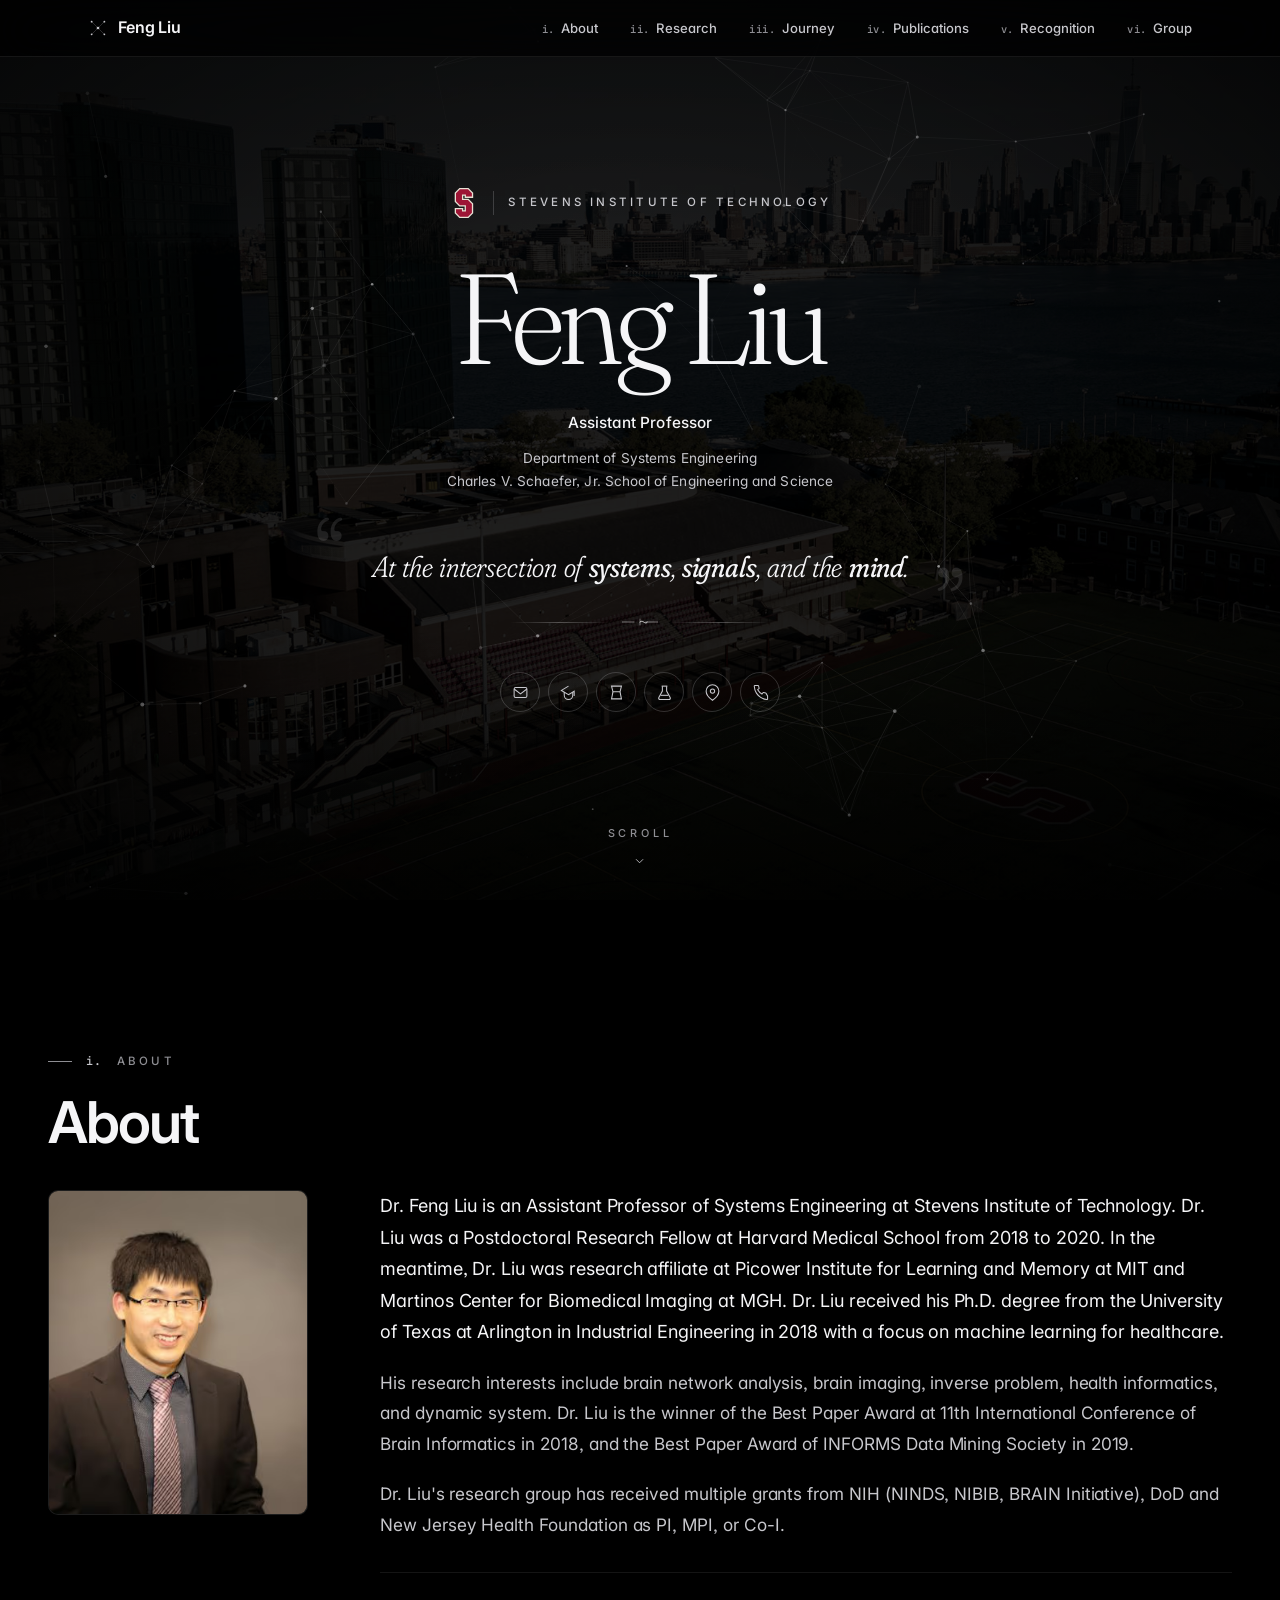
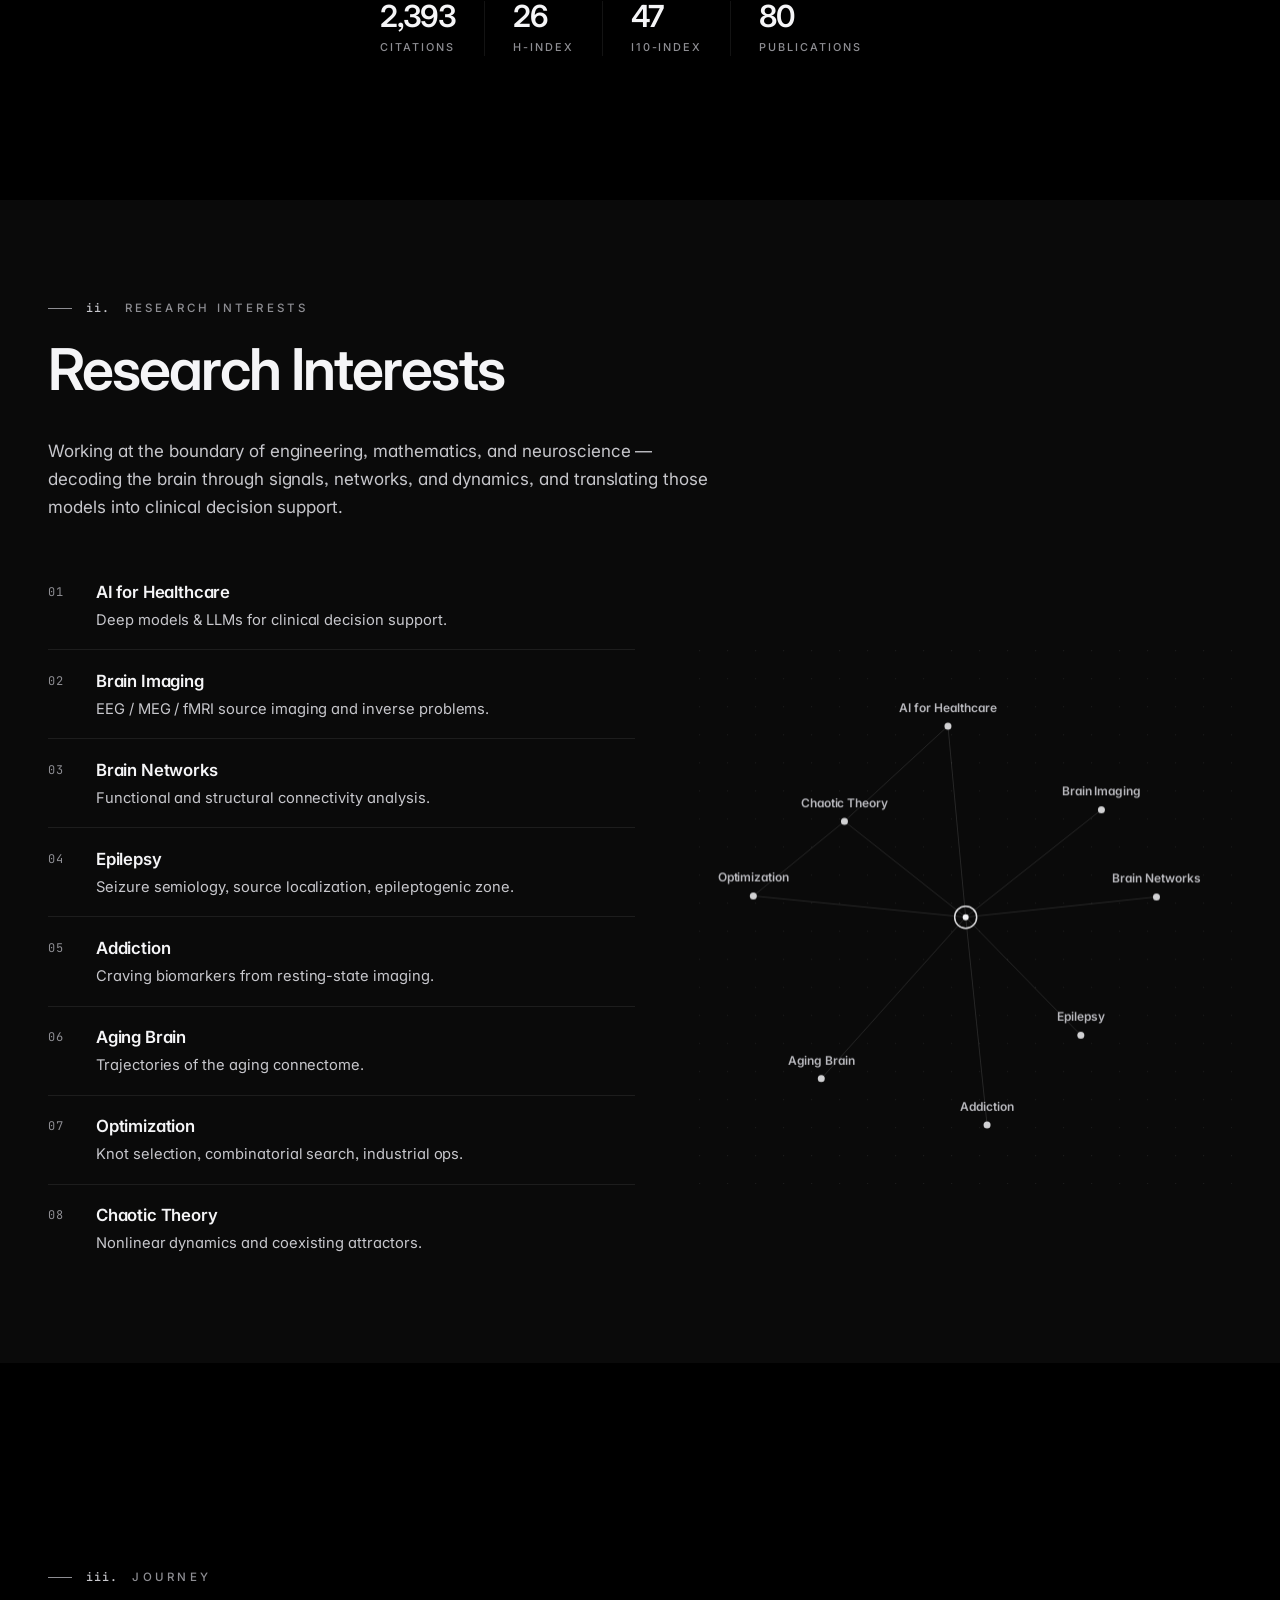
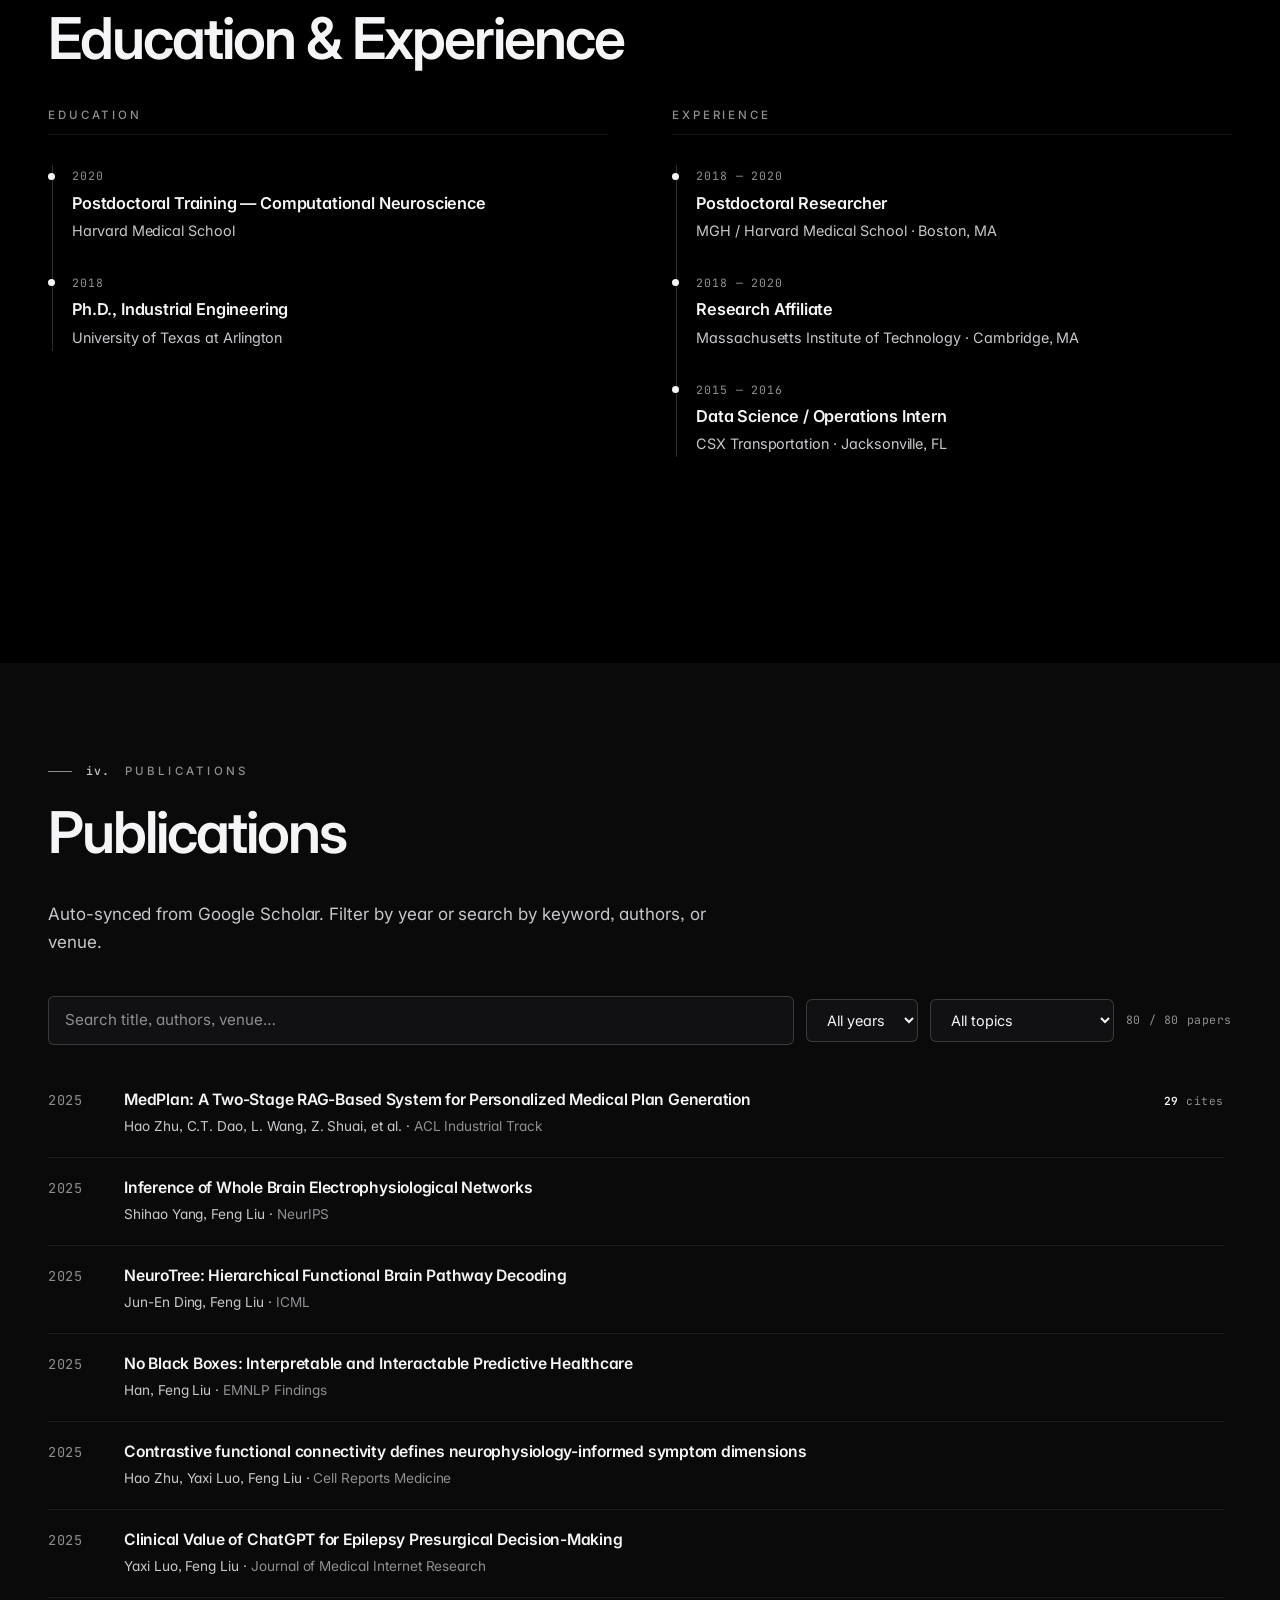
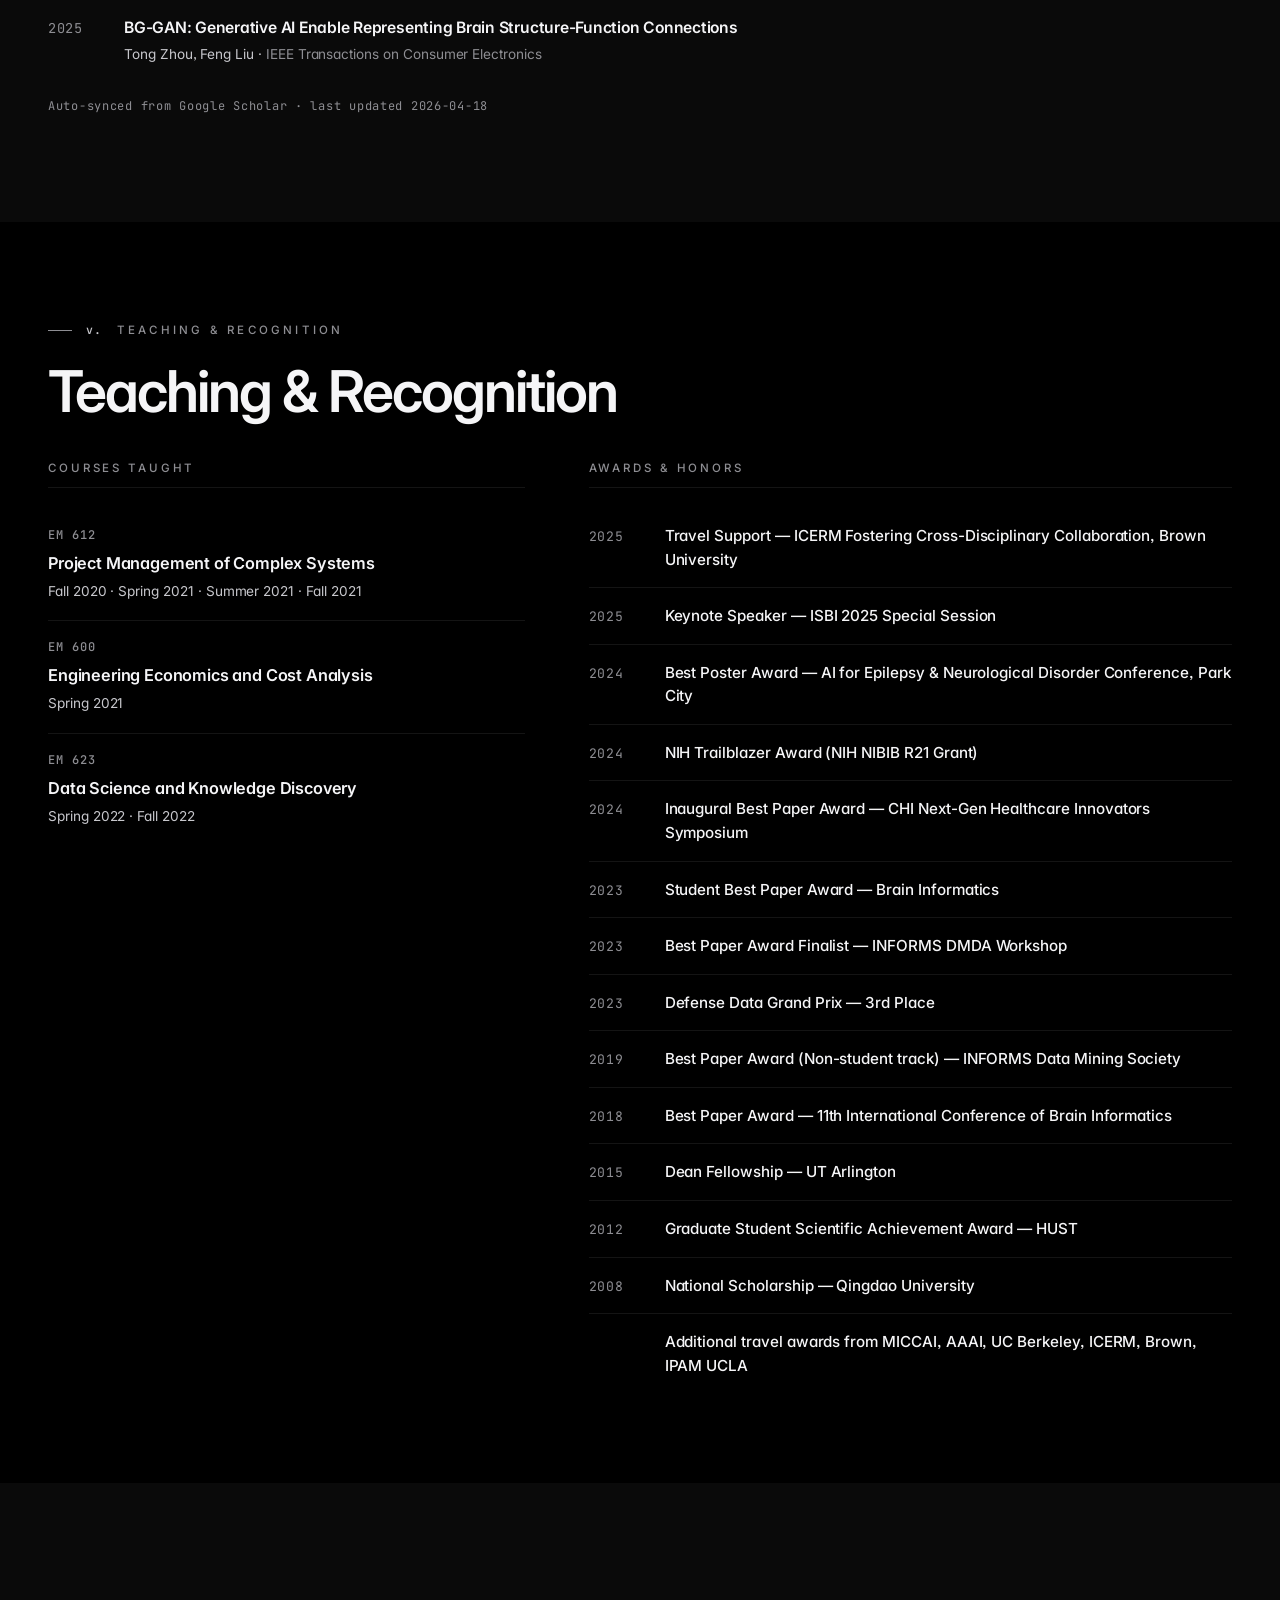
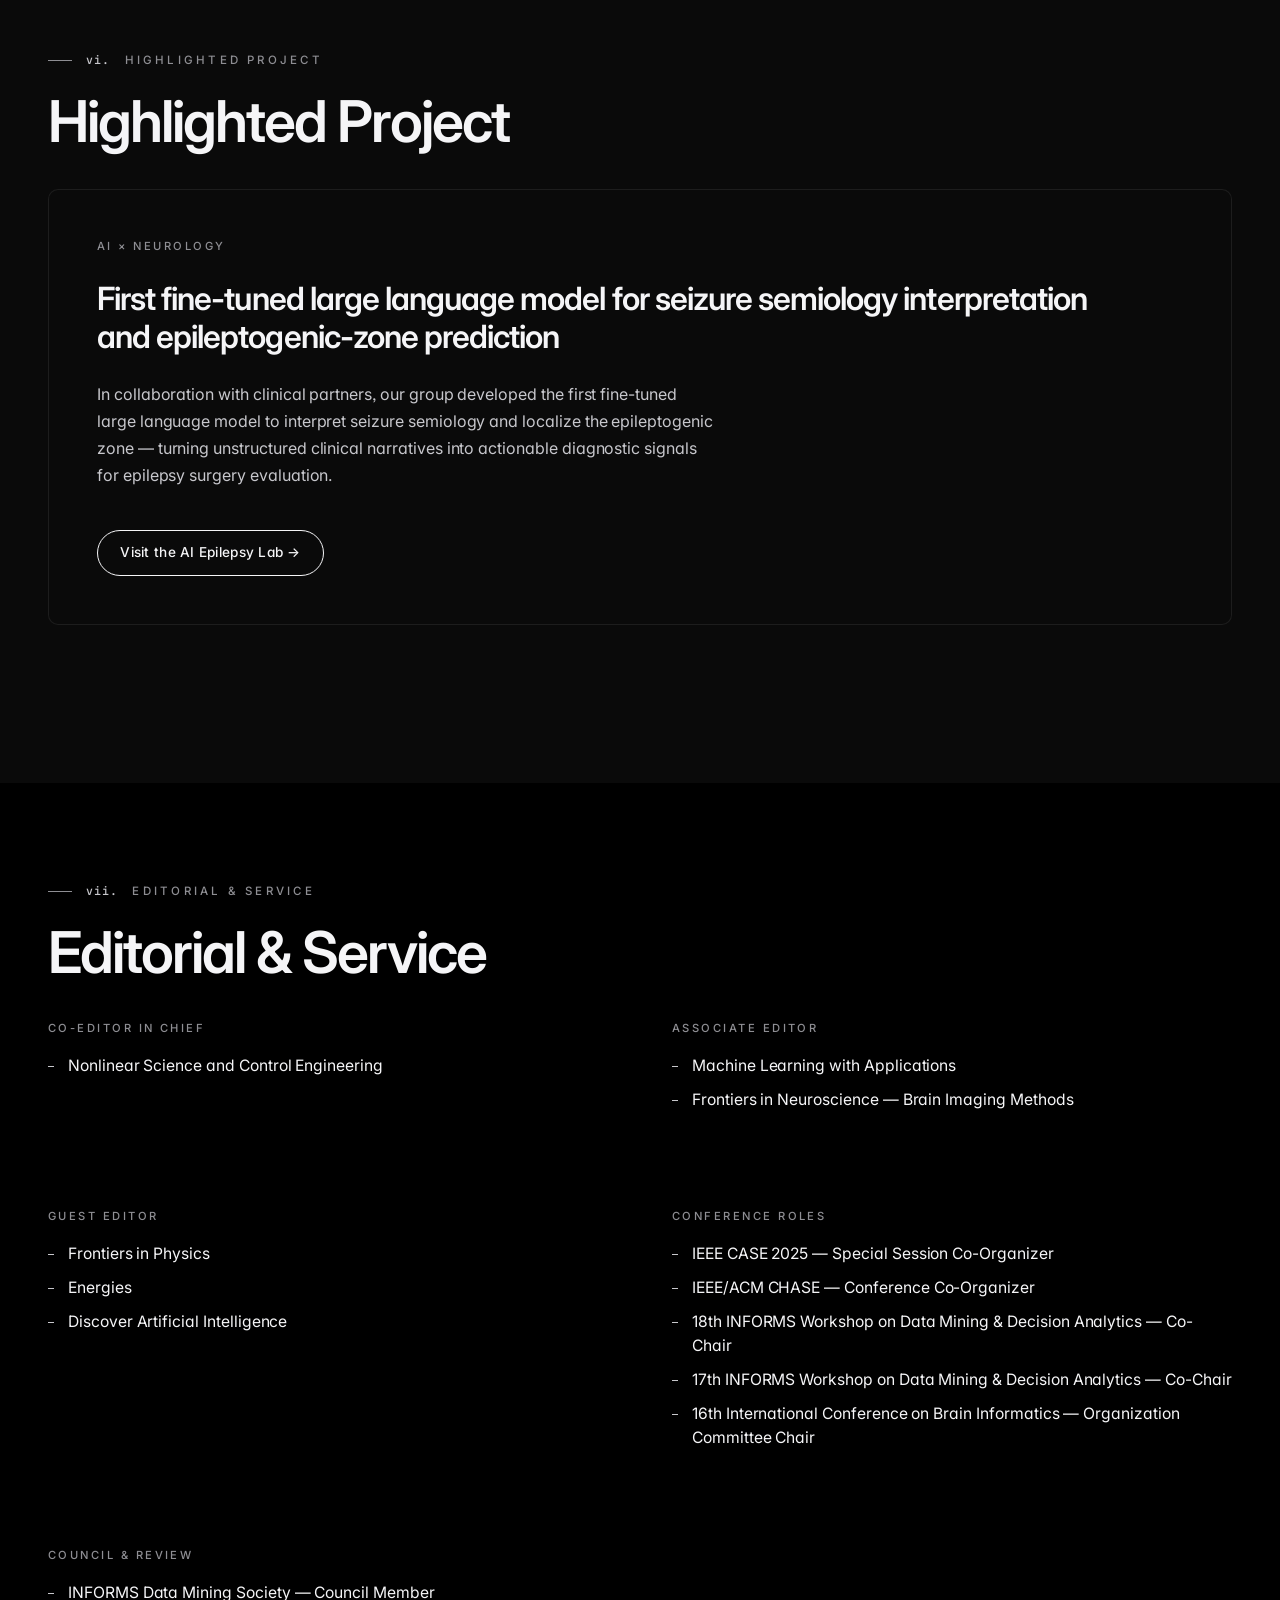
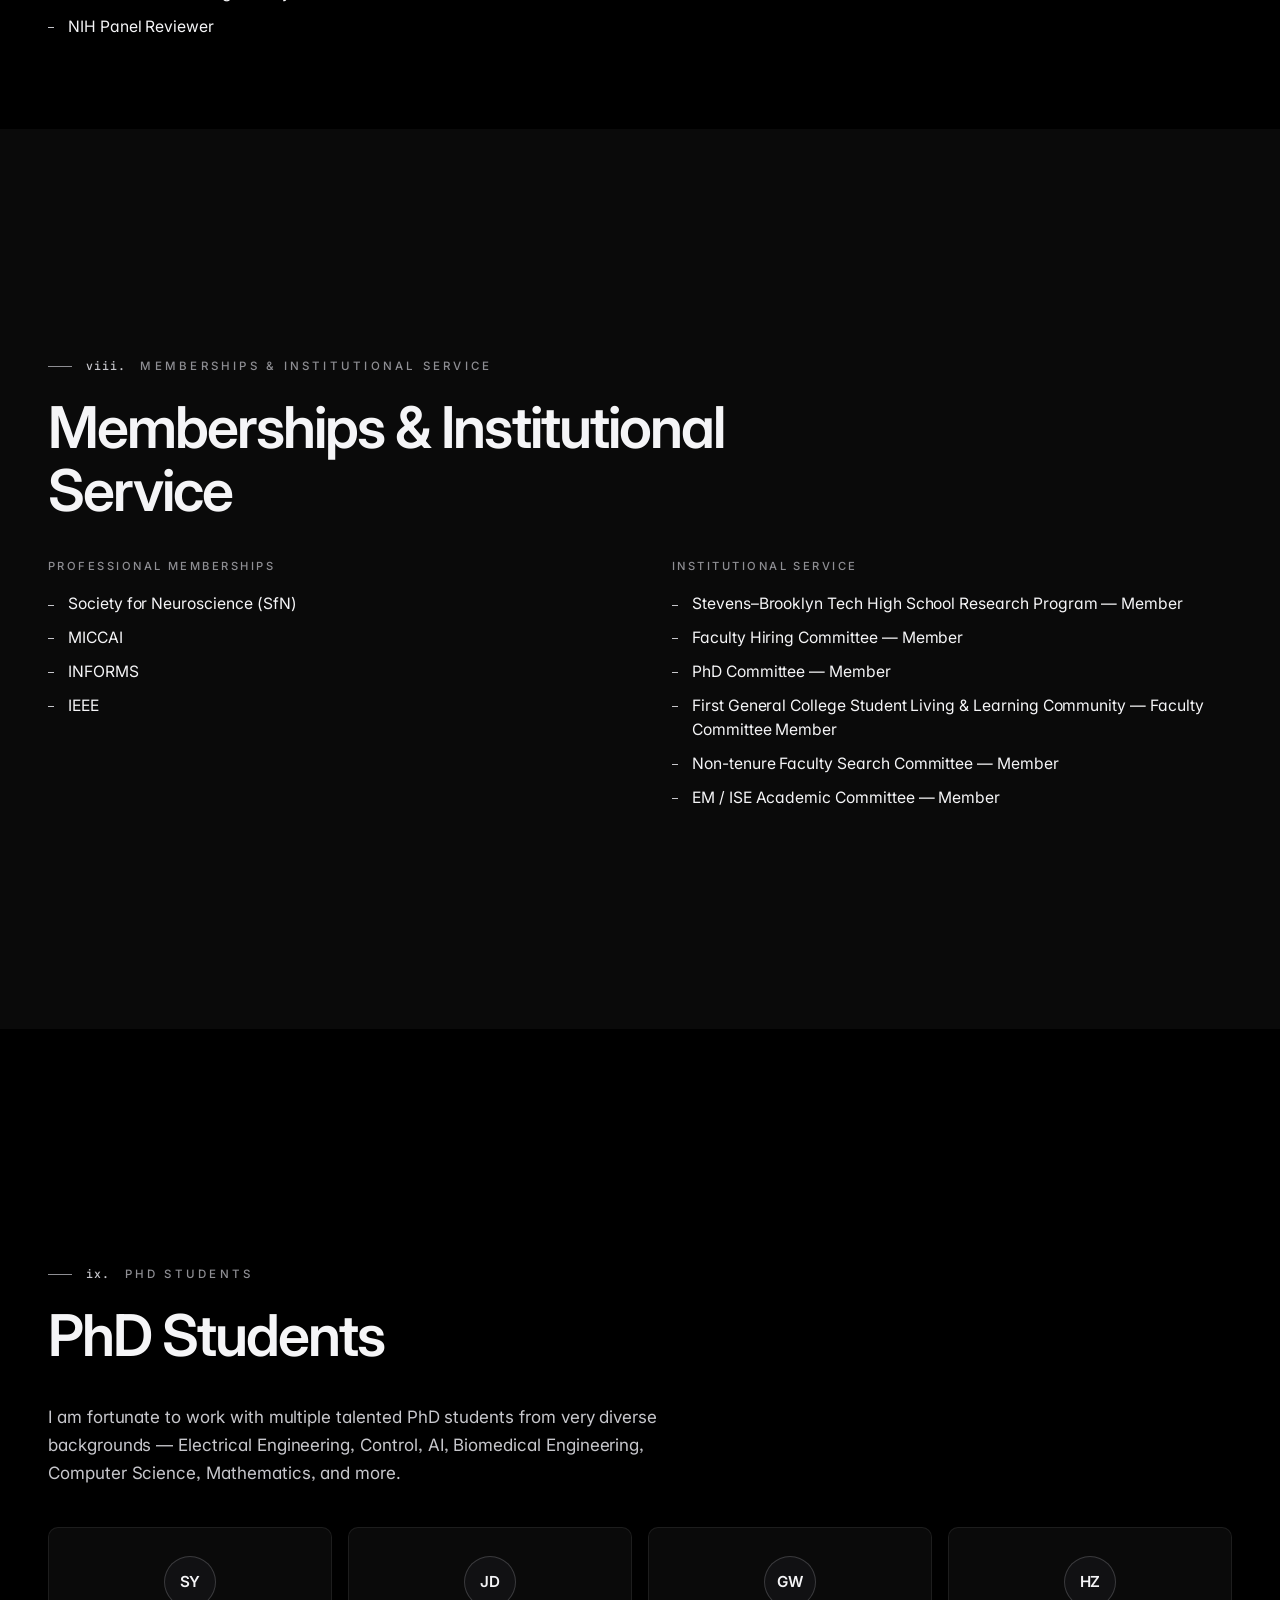
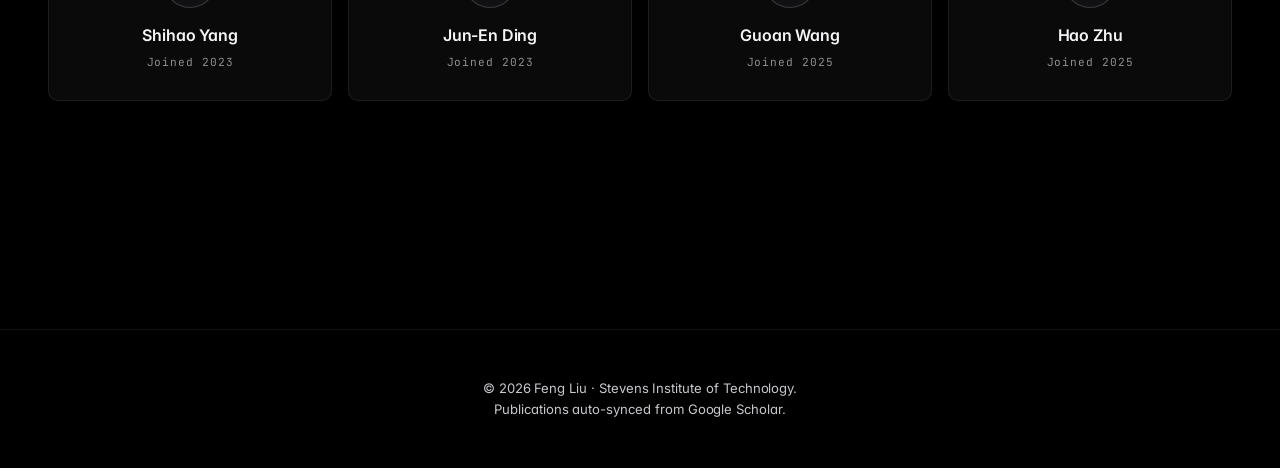
==== index.html @ 71dded57 "Initial site: Stevens-themed academic homepage for Dr. Feng Liu Static HTML/CSS/vanilla JS (no build" ====
<!doctype html>
<html lang="en">
<head>
  <meta charset="utf-8"/>
  <meta name="viewport" content="width=device-width,initial-scale=1"/>
  <meta name="color-scheme" content="dark"/>
  <meta name="theme-color" content="#0B0B0C"/>
  <title>Feng Liu — Assistant Professor, Systems Engineering, Stevens Institute of Technology</title>
  <meta name="description" content="Dr. Feng Liu — brain networks, EEG source imaging, AI for healthcare, and dynamic systems. Assistant Professor at Stevens Institute of Technology."/>
  <meta property="og:title" content="Feng Liu — Stevens Institute of Technology"/>
  <meta property="og:description" content="Brain networks · EEG source imaging · AI for healthcare · Dynamic systems"/>
  <meta property="og:type" content="profile"/>

  <link rel="icon" type="image/svg+xml" href="assets/img/favicon.svg"/>
  <link rel="preconnect" href="https://fonts.googleapis.com"/>
  <link rel="preconnect" href="https://fonts.gstatic.com" crossorigin/>
  <link href="https://fonts.googleapis.com/css2?family=Fraunces:ital,opsz,wght,SOFT,WONK@0,9..144,300..700,0..100,0..1;1,9..144,300..700,0..100,0..1&family=Inter:wght@400;500;600&family=JetBrains+Mono:wght@400;500&display=swap" rel="stylesheet"/>

  <link rel="stylesheet" href="assets/css/tokens.css"/>
  <link rel="stylesheet" href="assets/css/base.css"/>
  <link rel="stylesheet" href="assets/css/components.css"/>
  <link rel="stylesheet" href="assets/css/sections.css"/>
  <link rel="stylesheet" href="assets/css/motion.css"/>

  <script type="module" src="assets/js/main.js"></script>
</head>
<body>
  <a href="#about" class="skip-link">Skip to content</a>
  <div class="progress" aria-hidden="true"></div>

  <nav class="side-nav" aria-label="Section navigation">
    <a href="#top" data-section="top"><span class="side-nav__dot"></span><span class="side-nav__label">Top</span></a>
    <a href="#about" data-section="about"><span class="side-nav__dot"></span><span class="side-nav__label">About</span></a>
    <a href="#interests" data-section="interests"><span class="side-nav__dot"></span><span class="side-nav__label">Research</span></a>
    <a href="#journey" data-section="journey"><span class="side-nav__dot"></span><span class="side-nav__label">Journey</span></a>
    <a href="#publications" data-section="publications"><span class="side-nav__dot"></span><span class="side-nav__label">Publications</span></a>
    <a href="#recognition" data-section="recognition"><span class="side-nav__dot"></span><span class="side-nav__label">Recognition</span></a>
    <a href="#project" data-section="project"><span class="side-nav__dot"></span><span class="side-nav__label">Project</span></a>
    <a href="#service" data-section="service"><span class="side-nav__dot"></span><span class="side-nav__label">Service</span></a>
    <a href="#memberships" data-section="memberships"><span class="side-nav__dot"></span><span class="side-nav__label">Memberships</span></a>
    <a href="#students" data-section="students"><span class="side-nav__dot"></span><span class="side-nav__label">Group</span></a>
  </nav>

  <nav class="nav" aria-label="Primary">
    <div class="nav__inner">
      <a href="#top" class="nav__brand">
        <svg class="nav__brand-mark" viewBox="0 0 22 22" fill="none" aria-hidden="true">
          <circle cx="11" cy="11" r="1.5" fill="currentColor"/>
          <circle cx="4" cy="4" r="1" fill="currentColor"/>
          <circle cx="18" cy="4" r="1" fill="currentColor"/>
          <circle cx="4" cy="18" r="1" fill="currentColor"/>
          <circle cx="18" cy="18" r="1" fill="currentColor"/>
          <path d="M4 4 L11 11 L18 4 M4 18 L11 11 L18 18" stroke="currentColor" stroke-width="0.4" opacity="0.6"/>
        </svg>
        <span>Feng Liu</span>
      </a>
      <ul class="nav__links">
        <li><a href="#about"><span class="num">i.</span> About</a></li>
        <li><a href="#interests"><span class="num">ii.</span> Research</a></li>
        <li><a href="#journey"><span class="num">iii.</span> Journey</a></li>
        <li><a href="#publications"><span class="num">iv.</span> Publications</a></li>
        <li><a href="#recognition"><span class="num">v.</span> Recognition</a></li>
        <li><a href="#students"><span class="num">vi.</span> Group</a></li>
      </ul>
    </div>
  </nav>

  <!-- ========== HERO ========== -->
  <header class="hero" id="top">
    <canvas class="hero__canvas" aria-hidden="true"></canvas>
    <div class="hero__vignette" aria-hidden="true"></div>

    <div class="hero__content">
      <!-- Stevens crest + ribbon -->
      <div class="hero__crest">
        <svg viewBox="0 0 124 200" aria-label="Stevens Institute of Technology" role="img">
          <g fill="none" fill-rule="evenodd">
            <polyline fill="#E8E2D5" points="91.99 0.21 90.2 0.21 33.12 0.24 31.34 0.24 0 31.49 0.09 92.13 31.29 123.34 33.07 123.34 66.15 123.34 66.15 147.81 57.1 147.81 57.12 133.65 52.79 133.65 4.4 133.65 0.09 133.65 0.09 168.32 31.28 199.52 91.97 199.52 123.19 168.32 123.17 104.61 123.17 102.83 91.97 71.63 90.19 71.63 57.11 71.62 57.11 51.95 66.16 51.95 66.16 66.10 70.48 66.10 118.87 66.10 123.19 66.10 123.19 31.44 91.99 0.21"/>
            <path fill="#9D1535" d="M88.41 8.85 L114.55 35.01 L114.55 57.47 L74.79 57.47 L74.79 43.31 L48.48 43.31 L48.48 80.26 L52.79 80.26 L88.4 80.26 L114.54 106.40 L114.55 164.74 L88.39 190.89 L34.85 190.89 L8.72 164.74 L8.72 142.29 L48.47 142.29 L48.46 156.44 L74.78 156.44 L74.78 114.70 L70.47 114.70 L34.86 114.70 L8.72 88.55 L8.64 35.06 L34.91 8.87 L88.41 8.85 Z"/>
          </g>
        </svg>
        <span class="hero__crest-sep"></span>
        <span>Stevens Institute of Technology</span>
      </div>

      <h1 class="hero__name">Feng Liu</h1>

      <div class="hero__title">
        <span class="hero__title-role">Assistant Professor</span>
        <span class="hero__title-rule" aria-hidden="true"></span>
        <span class="hero__title-affil">
          <span>Department of Systems Engineering</span>
          <span>Charles V. Schaefer, Jr. School of Engineering and Science</span>
        </span>
      </div>

      <figure class="hero__motto">
        <blockquote>At the intersection of <em>systems</em>, <em>signals</em>, and the <em>mind</em>.</blockquote>
        <figcaption aria-hidden="true">
          <span class="hero__motto-rule"></span>
          <svg viewBox="0 0 24 8" aria-hidden="true"><path d="M0 4 L8 4 M12 2 L12 6 M12 4 C14 2 15 6 17 4 C15 6 14 2 12 4 Z M16 4 L24 4" stroke="currentColor" stroke-width="0.6" fill="none" stroke-linecap="round"/></svg>
          <span class="hero__motto-rule"></span>
        </figcaption>
      </figure>

      <div class="hero__contacts" data-bind="hero.contacts"></div>
    </div>

    <a href="#about" class="hero__cue" aria-label="Scroll to content">
      <span>Scroll</span>
      <svg viewBox="0 0 24 24" fill="none" stroke="currentColor" stroke-width="1.5"><path d="M6 9l6 6 6-6"/></svg>
    </a>
  </header>

  <!-- ========== i. ABOUT ========== -->
  <section id="about">
    <div class="container reveal">
      <div class="sec-label"><span class="num">i.</span> About</div>
      <h2 class="sec-title" data-bind="about.heading">About</h2>

      <div class="about">
        <div class="about__portrait">
          <img src="assets/img/portrait.png" alt="Portrait of Dr. Feng Liu"/>
        </div>
        <div>
          <div class="about__bio" data-bind="about.bio"></div>
          <div class="about__metrics">
            <div class="metric">
              <div class="metric__value" data-bind="scholar.citations">—</div>
              <span class="metric__label">Citations</span>
            </div>
            <div class="metric">
              <div class="metric__value" data-bind="scholar.h">—</div>
              <span class="metric__label">h-index</span>
            </div>
            <div class="metric">
              <div class="metric__value" data-bind="scholar.i10">—</div>
              <span class="metric__label">i10-index</span>
            </div>
            <div class="metric">
              <div class="metric__value" data-bind="scholar.count">—</div>
              <span class="metric__label">Publications</span>
            </div>
          </div>
        </div>
      </div>
    </div>
  </section>

  <!-- ========== ii. RESEARCH INTERESTS ========== -->
  <section id="interests">
    <div class="container reveal">
      <div class="sec-label"><span class="num">ii.</span> Research Interests</div>
      <h2 class="sec-title" data-bind="interests.heading">Research Interests</h2>
      <p class="sec-intro" data-bind="interests.intro"></p>

      <div class="interests-layout">
        <div class="interest-list" data-bind="interests.primary"></div>
        <div class="interests-graph-wrap">
          <canvas class="interests-graph" data-bind="interests.graph" role="img" aria-label="Research interest graph"></canvas>
        </div>
      </div>
    </div>
  </section>

  <!-- ========== iii. EDUCATION + EXPERIENCE (merged) ========== -->
  <section id="journey">
    <div class="container reveal">
      <div class="sec-label"><span class="num">iii.</span> Journey</div>
      <h2 class="sec-title" data-bind="journey.heading">Education &amp; Experience</h2>

      <div class="two-col">
        <div>
          <div class="timeline-head">Education</div>
          <div class="timeline" data-bind="journey.education"></div>
        </div>
        <div>
          <div class="timeline-head">Experience</div>
          <div class="timeline" data-bind="journey.experience"></div>
        </div>
      </div>
    </div>
  </section>

  <!-- ========== iv. PUBLICATIONS ========== -->
  <section id="publications">
    <div class="container reveal">
      <div class="sec-label"><span class="num">iv.</span> Publications</div>
      <h2 class="sec-title" data-bind="publications.heading">Publications</h2>
      <p class="sec-intro" data-bind="publications.intro"></p>

      <div class="pub-controls">
        <input id="pub-search" type="search" class="pub-search" placeholder="Search title, authors, venue…" aria-label="Search publications"/>
        <select id="pub-year" class="pub-filter" aria-label="Filter by year"></select>
        <select id="pub-topic" class="pub-filter" aria-label="Filter by topic"></select>
        <div class="pub-count" id="pub-count">—</div>
      </div>

      <div class="pub-list" id="pub-list" aria-live="polite"></div>

      <p class="mono muted" style="margin-top:1rem;">
        Auto-synced from Google Scholar · last updated <span data-bind="scholar.updated">—</span>
      </p>
    </div>
  </section>

  <!-- ========== v. RECOGNITION (Courses + Awards merged) ========== -->
  <section id="recognition">
    <div class="container reveal">
      <div class="sec-label"><span class="num">v.</span> Teaching &amp; Recognition</div>
      <h2 class="sec-title" data-bind="recognition.heading">Teaching &amp; Recognition</h2>

      <div class="recognition">
        <div>
          <div class="section-subhead" data-bind="recognition.courses.label">Courses Taught</div>
          <div class="course-list" data-bind="recognition.courses.items"></div>
        </div>
        <div>
          <div class="section-subhead" data-bind="recognition.awards.label">Awards &amp; Honors</div>
          <div class="award-list" data-bind="recognition.awards.items"></div>
        </div>
      </div>
    </div>
  </section>

  <!-- ========== vi. HIGHLIGHTED PROJECT ========== -->
  <section id="project">
    <div class="container reveal">
      <div class="sec-label"><span class="num">vi.</span> Highlighted Project</div>
      <h2 class="sec-title" data-bind="project.heading">Highlighted Project</h2>

      <div class="project">
        <div class="project__badge" data-bind="project.badge">AI × Neurology</div>
        <h3 class="project__title" data-bind="project.title">—</h3>
        <p class="project__body" data-bind="project.body">—</p>
        <a class="project__cta" data-bind="project.cta" href="#">Visit the AI Epilepsy Lab →</a>
      </div>
    </div>
  </section>

  <!-- ========== vii. SERVICE ========== -->
  <section id="service">
    <div class="container reveal">
      <div class="sec-label"><span class="num">vii.</span> Editorial &amp; Service</div>
      <h2 class="sec-title" data-bind="service.heading">Editorial &amp; Service</h2>
      <div class="two-col" data-bind="service.groups"></div>
    </div>
  </section>

  <!-- ========== viii. MEMBERSHIPS (before Students per feedback) ========== -->
  <section id="memberships">
    <div class="container reveal">
      <div class="sec-label"><span class="num">viii.</span> Memberships &amp; Institutional Service</div>
      <h2 class="sec-title" data-bind="memberships.heading">Memberships &amp; Institutional Service</h2>
      <div class="two-col" data-bind="memberships.groups"></div>
    </div>
  </section>

  <!-- ========== ix. STUDENTS ========== -->
  <section id="students">
    <div class="container reveal">
      <div class="sec-label"><span class="num">ix.</span> PhD Students</div>
      <h2 class="sec-title" data-bind="students.heading">PhD Students</h2>
      <p class="sec-intro" data-bind="students.intro"></p>
      <div class="students-grid reveal-stagger" data-bind="students.items"></div>
    </div>
  </section>

  <footer class="footer">
    <p>
      © <span data-bind="year">—</span> Feng Liu · Stevens Institute of Technology.
      <br/>
      Publications auto-synced from
      <a href="https://scholar.google.com/citations?user=HVZdbX0AAAAJ&hl=en" target="_blank" rel="noopener">Google Scholar</a>.
    </p>
  </footer>
</body>
</html>
---- assets/css/tokens.css ----
:root {
  /* Surfaces — pure black with flat Apple-style grays */
  --bg-0: #000000;
  --bg-1: #0A0A0A;
  --bg-2: #111113;
  --bg-3: #1C1C1E;

  /* Text — Apple-style high contrast */
  --fg-0: #F5F5F7;   /* primary */
  --fg-1: #C7C7CC;   /* secondary — deliberately bright for readability */
  --fg-2: #8E8E93;   /* tertiary, fine print only */

  /* Accent — minimal: white is the hover/active color, nothing else */
  --accent: #FFFFFF;
  --accent-subtle: #E5E5EA;

  /* Heritage (Stevens crest only — not used as UI accent) */
  --crimson: #9D1535;
  --gold-crest: #B8A36A;

  /* Hairlines */
  --hairline:        rgba(245, 245, 247, 0.08);
  --hairline-strong: rgba(245, 245, 247, 0.18);

  /* Layout */
  --max: 1200px;
  --gutter: clamp(1.25rem, 4vw, 3rem);
  --radius-sm: 6px;
  --radius: 10px;
  --radius-lg: 16px;

  /* Type scale */
  --fs-display: clamp(4rem, 10vw, 8.5rem);
  --fs-h1:      clamp(2.25rem, 4.5vw, 3.75rem);
  --fs-h2:      clamp(1.4rem, 2.2vw, 1.8rem);
  --fs-h3:      1.125rem;
  --fs-body:    1.0625rem;
  --fs-small:   0.875rem;
  --fs-mono:    0.75rem;

  /* Motion */
  --ease: cubic-bezier(.22,.61,.36,1);
  --ease-out: cubic-bezier(.16,1,.3,1);
  --dur-fast: 220ms;
  --dur: 480ms;
  --dur-slow: 900ms;

  /* Fonts */
  --font-serif: 'Fraunces', 'Cormorant Garamond', Georgia, 'Times New Roman', serif;
  --font-sans:  'Inter', -apple-system, BlinkMacSystemFont, 'SF Pro Text', 'Segoe UI', system-ui, sans-serif;
  --font-mono:  'JetBrains Mono', 'SF Mono', Menlo, Consolas, monospace;
}
---- assets/css/base.css ----
*, *::before, *::after { box-sizing: border-box; }

html {
  scroll-behavior: smooth;
  -webkit-font-smoothing: antialiased;
  -moz-osx-font-smoothing: grayscale;
  text-rendering: optimizeLegibility;
}

body {
  margin: 0;
  background: var(--bg-0);
  color: var(--fg-0);
  font-family: var(--font-sans);
  font-size: var(--fs-body);
  line-height: 1.6;
  overflow-x: hidden;
  min-height: 100vh;
  font-feature-settings: "cv11", "ss03";
  letter-spacing: -0.003em;
}

img { max-width: 100%; display: block; }
a { color: var(--fg-0); text-decoration: none; transition: color var(--dur-fast) var(--ease); }
a:hover { color: var(--accent-subtle); }

::selection { background: var(--fg-0); color: var(--bg-0); }

:focus-visible {
  outline: 2px solid var(--fg-0);
  outline-offset: 3px;
  border-radius: 2px;
}

/* Skip link */
.skip-link {
  position: absolute;
  left: -9999px;
  top: 0;
  background: var(--bg-2);
  color: var(--fg-0);
  padding: 0.75rem 1rem;
  border-radius: var(--radius-sm);
  z-index: 1000;
}
.skip-link:focus { left: 1rem; top: 1rem; }

/* Typography — Inter-based, Apple-style weights and tracking */
h1, h2, h3, h4 {
  font-family: var(--font-sans);
  font-weight: 600;
  letter-spacing: -0.025em;
  line-height: 1.1;
  margin: 0;
  color: var(--fg-0);
}

h2 {
  font-size: var(--fs-h1);
  letter-spacing: -0.035em;
  font-weight: 600;
}

p { margin: 0 0 1rem; color: var(--fg-1); }

.mono { font-family: var(--font-mono); font-size: var(--fs-mono); letter-spacing: 0.06em; }
.muted { color: var(--fg-2); }

/* Layout primitives */
.container {
  width: min(100% - (var(--gutter) * 2), var(--max));
  margin-inline: auto;
}

section {
  position: relative;
  min-height: 100vh;
  padding: clamp(5rem, 10vh, 8rem) 0;
  display: flex;
  flex-direction: column;
  justify-content: center;
  z-index: 1;
}

/* Section label — minimal, numeric */
.sec-label {
  display: inline-flex;
  align-items: center;
  gap: 0.9rem;
  font-family: var(--font-sans);
  font-size: 0.72rem;
  color: var(--fg-2);
  text-transform: uppercase;
  letter-spacing: 0.28em;
  margin-bottom: 1.25rem;
  font-weight: 500;
}
.sec-label::before {
  content: "";
  width: 24px;
  height: 1px;
  background: var(--fg-2);
}
.sec-label .num {
  font-family: var(--font-mono);
  font-weight: 500;
  font-size: 0.72rem;
  color: var(--fg-1);
  letter-spacing: 0.08em;
  text-transform: none;
}

.sec-title {
  font-size: var(--fs-h1);
  margin-bottom: clamp(1.75rem, 4vh, 3rem);
  font-weight: 600;
  letter-spacing: -0.035em;
  color: var(--fg-0);
  max-width: 20ch;
}

.sec-intro {
  color: var(--fg-1);
  max-width: 60ch;
  margin-bottom: 2.5rem;
  font-size: 1.0625rem;
  line-height: 1.65;
}
---- assets/css/components.css ----
/* =========================================================
   Top navigation
========================================================= */
.nav {
  position: fixed;
  top: 0; left: 0; right: 0;
  z-index: 100;
  backdrop-filter: blur(20px) saturate(160%);
  -webkit-backdrop-filter: blur(20px) saturate(160%);
  background: rgba(0, 0, 0, 0.72);
  border-bottom: 1px solid var(--hairline);
  transform: translateY(0);
  transition: transform var(--dur) var(--ease);
}
.nav.nav--hidden { transform: translateY(-100%); }

.nav__inner {
  display: flex;
  align-items: center;
  justify-content: space-between;
  padding: 0.9rem var(--gutter);
  max-width: var(--max);
  margin-inline: auto;
  gap: 2rem;
}

.nav__brand {
  font-family: var(--font-sans);
  font-weight: 600;
  letter-spacing: -0.015em;
  color: var(--fg-0);
  font-size: 1rem;
  display: inline-flex;
  align-items: center;
  gap: 0.6rem;
}
.nav__brand-mark {
  width: 20px; height: 20px;
  color: var(--fg-1);
  flex-shrink: 0;
}

.nav__links {
  display: none;
  gap: 2rem;
  list-style: none;
  margin: 0;
  padding: 0;
}
.nav__links a {
  color: var(--fg-1);
  font-size: 0.82rem;
  letter-spacing: 0;
  font-weight: 500;
  transition: color var(--dur-fast) var(--ease);
  display: inline-flex;
  gap: 0.4rem;
  align-items: baseline;
}
.nav__links a:hover, .nav__links a.is-active { color: var(--fg-0); }
.nav__links a .num {
  font-family: var(--font-mono);
  font-size: 0.65rem;
  color: var(--fg-2);
  letter-spacing: 0.05em;
}

@media (min-width: 920px) {
  .nav__links { display: flex; }
}

/* =========================================================
   Side navigation — Apple-style floating dot column
========================================================= */
.side-nav {
  position: fixed;
  right: 1.75rem;
  top: 50%;
  transform: translateY(-50%);
  z-index: 50;
  display: none;
  flex-direction: column;
  align-items: flex-end;
  gap: 0.95rem;
  padding: 0.5rem 0;
}
/* Subtle connecting hairline behind the dots */
.side-nav::before {
  content: "";
  position: absolute;
  right: 6.5px;   /* aligns with dot centers */
  top: 1.1rem; bottom: 1.1rem;
  width: 1px;
  background: linear-gradient(180deg,
    transparent 0%,
    rgba(245,245,247,0.08) 14%,
    rgba(245,245,247,0.08) 86%,
    transparent 100%);
  pointer-events: none;
}
@media (min-width: 1024px) {
  .side-nav { display: flex; }
}

.side-nav a {
  display: inline-flex;
  align-items: center;
  justify-content: flex-end;
  position: relative;
  padding: 4px 0 4px 18px;  /* enlarges click target without moving dot */
  color: var(--fg-2);
  transition: color var(--dur-fast) var(--ease);
}

.side-nav__dot {
  width: 7px;
  height: 7px;
  border-radius: 50%;
  background: transparent;
  border: 1px solid rgba(245, 245, 247, 0.38);
  transition: all 260ms var(--ease-out);
  flex-shrink: 0;
  position: relative;
  z-index: 1;
}

.side-nav__label {
  position: absolute;
  right: calc(100% - 4px);
  top: 50%;
  transform: translate(6px, -50%);
  padding: 0.35rem 0.75rem;
  font-family: var(--font-sans);
  font-size: 0.72rem;
  font-weight: 500;
  letter-spacing: 0.02em;
  color: var(--fg-0);
  background: rgba(20, 20, 20, 0.72);
  backdrop-filter: blur(16px) saturate(140%);
  -webkit-backdrop-filter: blur(16px) saturate(140%);
  border: 1px solid var(--hairline-strong);
  border-radius: 999px;
  white-space: nowrap;
  opacity: 0;
  pointer-events: none;
  transition: opacity 260ms var(--ease-out), transform 260ms var(--ease-out);
}

.side-nav a:hover .side-nav__label,
.side-nav:hover a.is-active .side-nav__label {
  opacity: 1;
  transform: translate(0, -50%);
}

.side-nav a:hover .side-nav__dot {
  border-color: var(--fg-0);
  background: var(--fg-0);
  transform: scale(1.25);
}

.side-nav a.is-active .side-nav__dot {
  background: var(--fg-0);
  border-color: var(--fg-0);
  transform: scale(1.35);
  box-shadow: 0 0 0 4px rgba(245, 245, 247, 0.06);
}

/* When hero is active, hide side-nav for cleanliness — reveals on scroll */
.side-nav.is-atop {
  opacity: 0;
  pointer-events: none;
  transition: opacity 400ms var(--ease-out);
}

/* Scroll progress bar */
.progress {
  position: fixed;
  top: 0; left: 0;
  height: 1px;
  width: 0%;
  background: var(--fg-0);
  z-index: 101;
  transition: width 80ms linear;
  opacity: 0.8;
}

/* =========================================================
   Hero
========================================================= */
.hero {
  min-height: 100vh;
  padding: 0;
  display: flex;
  align-items: center;
  justify-content: center;
  position: relative;
  overflow: hidden;
  background: var(--bg-0);
  isolation: isolate;
}
/* Faint Stevens campus watermark — Hudson + Manhattan skyline */
.hero::before {
  content: "";
  position: absolute;
  inset: 0;
  background-image: url('../img/campus-bg.jpg');
  background-size: cover;
  background-position: center 30%;
  opacity: 0.14;
  filter: grayscale(0.55) contrast(1.05) brightness(0.85);
  z-index: 0;
  pointer-events: none;
}
.hero__canvas {
  position: absolute; inset: 0;
  width: 100%; height: 100%;
  z-index: 1;
}
.hero__vignette {
  position: absolute; inset: 0;
  background:
    radial-gradient(ellipse at center, transparent 35%, rgba(0,0,0,0.7) 100%),
    linear-gradient(180deg, rgba(0,0,0,0.25), transparent 25%, transparent 75%, rgba(0,0,0,0.5));
  pointer-events: none;
  z-index: 2;
}
.hero__content {
  position: relative;
  z-index: 3;
  text-align: center;
  max-width: 920px;
  padding: 0 var(--gutter);
}

/* Stevens crest block above name */
.hero__crest {
  display: flex;
  align-items: center;
  justify-content: center;
  gap: 0.9rem;
  margin-bottom: 2.5rem;
  color: var(--fg-1);
  font-size: 0.72rem;
  letter-spacing: 0.28em;
  text-transform: uppercase;
  font-weight: 500;
}
.hero__crest svg {
  width: 30px;
  height: 30px;
  display: block;
}
.hero__crest-sep {
  width: 1px;
  height: 24px;
  background: var(--hairline-strong);
}

/* Portrait ring — subtle */
.hero__portrait {
  width: clamp(110px, 12vw, 140px);
  height: clamp(110px, 12vw, 140px);
  border-radius: 50%;
  margin: 0 auto 2.25rem;
  position: relative;
  background: var(--bg-1);
}
.hero__portrait img {
  width: 100%; height: 100%;
  border-radius: 50%;
  object-fit: cover;
  position: relative;
  z-index: 1;
  filter: grayscale(0.1) contrast(1.02);
}
.hero__portrait::before {
  content: "";
  position: absolute; inset: -6px;
  border-radius: 50%;
  border: 1px solid var(--hairline-strong);
}

.hero__name {
  font-family: var(--font-serif);
  font-size: var(--fs-display);
  font-weight: 300;
  letter-spacing: -0.04em;
  line-height: 0.95;
  margin: 0;
  color: var(--fg-0);
  font-variation-settings: "opsz" 144, "SOFT" 50;
}

/* Title stack — clean Apple-style hierarchy, no gold, no flourish */
.hero__title {
  margin-top: 2rem;
  display: flex;
  flex-direction: column;
  align-items: center;
  gap: 0.35rem;
}
.hero__title-role {
  font-family: var(--font-sans);
  font-size: clamp(0.95rem, 1.2vw, 1.05rem);
  font-weight: 500;
  color: var(--fg-0);
  letter-spacing: 0.01em;
}
.hero__title-affil {
  font-family: var(--font-sans);
  font-size: 0.85rem;
  color: var(--fg-1);
  letter-spacing: 0.01em;
  font-weight: 400;
  line-height: 1.7;
  max-width: 56ch;
}
.hero__title-affil > span { display: block; }

/* =========================================================
   Motto — editorial pull-quote treatment
   Big Fraunces italic with max WONK, oversize decorative
   quotes as visual anchors, fine ornamental rule below.
========================================================= */
.hero__motto {
  margin: 3.5rem auto 0;
  max-width: min(96vw, 1100px);
  padding: 0;
  position: relative;
  display: flex;
  flex-direction: column;
  align-items: center;
  gap: 1.4rem;
}
.hero__motto blockquote {
  margin: 0;
  font-family: var(--font-serif);
  font-style: italic;
  font-weight: 300;
  /* responsive size — keeps the sentence on a single line across viewports */
  font-size: clamp(0.78rem, 2.3vw, 1.85rem);
  line-height: 1.25;
  letter-spacing: -0.005em;
  color: var(--fg-0);
  font-variation-settings: "opsz" 144, "SOFT" 100, "WONK" 1;
  text-align: center;
  word-spacing: 0.05em;
  white-space: nowrap;
  position: relative;
  padding: 0 1.4em;           /* room for decorative quotes */
}
.hero__motto blockquote em {
  font-style: italic;
  font-weight: 400;
  color: var(--fg-0);
  font-variation-settings: "opsz" 144, "SOFT" 100, "WONK" 1;
}
/* Decorative quotes hug the blockquote so they stay anchored to the text */
.hero__motto blockquote::before,
.hero__motto blockquote::after {
  font-family: var(--font-serif);
  font-style: normal;
  font-weight: 300;
  font-size: 3.6em;
  line-height: 1;
  color: var(--fg-0);
  opacity: 0.11;
  position: absolute;
  pointer-events: none;
  font-variation-settings: "opsz" 144, "SOFT" 100;
}
.hero__motto blockquote::before {
  content: "\201C";
  top: -0.4em;
  left: -0.15em;
}
.hero__motto blockquote::after {
  content: "\201D";
  bottom: -0.72em;
  right: -0.15em;
}
/* On very narrow screens (<480px) the sentence would become unreadably small;
   allow it to wrap there as a graceful degradation. */
@media (max-width: 480px) {
  .hero__motto blockquote { white-space: normal; }
}

/* Fine flourish under the quote — thin lines meeting a small glyph */
.hero__motto figcaption {
  display: flex;
  align-items: center;
  justify-content: center;
  gap: 0.75rem;
  color: var(--fg-2);
  width: min(260px, 70%);
  margin-top: 0.5rem;
}
.hero__motto-rule {
  flex: 1;
  height: 1px;
  background: linear-gradient(90deg, transparent, rgba(245,245,247,0.28), transparent);
}
.hero__motto figcaption svg {
  width: 36px;
  height: 12px;
  flex-shrink: 0;
  color: rgba(245, 245, 247, 0.5);
}

/* Hero contact icons row */
.hero__contacts {
  margin-top: 2.75rem;
  display: flex;
  flex-wrap: wrap;
  gap: 0.5rem;
  justify-content: center;
}
.hero__contact {
  display: inline-flex;
  align-items: center;
  justify-content: center;
  width: 40px;
  height: 40px;
  border-radius: 50%;
  color: var(--fg-1);
  border: 1px solid var(--hairline-strong);
  transition: all var(--dur-fast) var(--ease);
  position: relative;
  background: transparent;
}
.hero__contact:hover {
  color: var(--fg-0);
  border-color: var(--fg-1);
  background: rgba(245, 245, 247, 0.04);
  transform: translateY(-2px);
}
.hero__contact svg { width: 17px; height: 17px; }
.hero__contact[data-tip]:hover::after {
  content: attr(data-tip);
  position: absolute;
  bottom: calc(100% + 10px);
  left: 50%;
  transform: translateX(-50%);
  white-space: nowrap;
  font-family: var(--font-sans);
  font-size: 0.72rem;
  color: var(--fg-0);
  background: var(--bg-2);
  border: 1px solid var(--hairline-strong);
  padding: 0.4rem 0.7rem;
  border-radius: var(--radius-sm);
  letter-spacing: 0.01em;
  pointer-events: none;
  font-weight: 500;
}

.hero__cue {
  position: absolute;
  left: 50%;
  bottom: 2rem;
  transform: translateX(-50%);
  z-index: 3;
  color: var(--fg-2);
  font-family: var(--font-sans);
  font-size: 0.68rem;
  letter-spacing: 0.35em;
  text-transform: uppercase;
  display: flex;
  flex-direction: column;
  align-items: center;
  gap: 0.75rem;
  font-weight: 500;
}
.hero__cue svg { width: 14px; height: 14px; color: var(--fg-1); animation: cue-bob 2.4s ease-in-out infinite; }
@keyframes cue-bob {
  0%, 100% { transform: translateY(0); opacity: 0.6; }
  50%      { transform: translateY(6px); opacity: 1; }
}

/* =========================================================
   Tags / Interests
========================================================= */
.interest-list {
  display: grid;
  gap: 0;
}
.interest-item {
  display: grid;
  grid-template-columns: auto 1fr;
  gap: 1rem;
  padding: 1.1rem 0;
  border-bottom: 1px solid var(--hairline);
  align-items: start;
}
.interest-item:last-child { border-bottom: none; }
.interest-item__num {
  font-family: var(--font-mono);
  font-size: 0.75rem;
  color: var(--fg-2);
  min-width: 2rem;
  padding-top: 0.25rem;
  letter-spacing: 0.05em;
}
.interest-item__label {
  font-family: var(--font-sans);
  font-weight: 600;
  font-size: 1.05rem;
  color: var(--fg-0);
  letter-spacing: -0.01em;
}
.interest-item__brief {
  color: var(--fg-1);
  font-size: 0.92rem;
  margin-top: 0.2rem;
  line-height: 1.55;
}

/* =========================================================
   Timeline
========================================================= */
.timeline {
  position: relative;
  padding-left: 1.5rem;
  display: grid;
  gap: 0.5rem;
}
.timeline::before {
  content: "";
  position: absolute;
  left: 4px; top: 10px; bottom: 10px;
  width: 1px;
  background: var(--hairline-strong);
}
.timeline__item {
  position: relative;
  padding: 0.75rem 0;
}
.timeline__item::before {
  content: "";
  position: absolute;
  left: -1.5rem;
  top: 1.1rem;
  width: 7px; height: 7px;
  border-radius: 50%;
  background: var(--fg-0);
}
.timeline__year {
  font-family: var(--font-mono);
  font-size: 0.72rem;
  color: var(--fg-2);
  letter-spacing: 0.08em;
}
.timeline__title {
  font-family: var(--font-sans);
  font-size: 1.02rem;
  font-weight: 600;
  margin-top: 0.25rem;
  color: var(--fg-0);
  letter-spacing: -0.01em;
}
.timeline__sub { color: var(--fg-1); font-size: 0.9rem; margin-top: 0.2rem; }

.timeline-head {
  font-family: var(--font-sans);
  font-size: 0.72rem;
  letter-spacing: 0.25em;
  text-transform: uppercase;
  color: var(--fg-2);
  font-weight: 500;
  margin-bottom: 1.25rem;
  padding-bottom: 0.6rem;
  border-bottom: 1px solid var(--hairline);
}

/* =========================================================
   Grid
========================================================= */
.grid {
  display: grid;
  gap: 1rem;
  grid-template-columns: repeat(auto-fit, minmax(260px, 1fr));
}

/* =========================================================
   About block
========================================================= */
.about {
  display: grid;
  grid-template-columns: 1fr;
  gap: 3rem;
  align-items: start;
}
@media (min-width: 880px) {
  .about { grid-template-columns: 260px 1fr; gap: 4.5rem; }
}
.about__portrait {
  width: 100%;
  aspect-ratio: 4 / 5;
  border-radius: var(--radius);
  overflow: hidden;
  background: var(--bg-1);
  position: relative;
  border: 1px solid var(--hairline);
}
.about__portrait img {
  width: 100%; height: 100%;
  object-fit: cover;
  filter: grayscale(0.1) contrast(1.02);
}
.about__bio p {
  font-size: 1.075rem;
  color: var(--fg-1);
  line-height: 1.75;
  margin-bottom: 1.3rem;
}
.about__bio p:first-of-type {
  color: var(--fg-0);
  font-size: 1.125rem;
}
.about__metrics {
  margin-top: 2rem;
  display: flex;
  gap: 0;
  flex-wrap: wrap;
  border-top: 1px solid var(--hairline);
  padding-top: 1.75rem;
}
.metric {
  padding: 0 1.75rem 0 0;
  margin-right: 1.75rem;
  border-right: 1px solid var(--hairline);
  min-width: 0;
}
.metric:last-child { border-right: none; margin-right: 0; padding-right: 0; }
.metric__value {
  font-family: var(--font-sans);
  font-weight: 600;
  font-size: 1.9rem;
  color: var(--fg-0);
  line-height: 1;
  letter-spacing: -0.04em;
}
.metric__label {
  display: block;
  font-family: var(--font-sans);
  font-size: 0.68rem;
  color: var(--fg-2);
  text-transform: uppercase;
  letter-spacing: 0.18em;
  margin-top: 0.5rem;
  font-weight: 500;
}

/* =========================================================
   Interests graph
========================================================= */
.interests-graph-wrap {
  position: relative;
  width: 100%;
  aspect-ratio: 1 / 1;
  max-height: 62vh;
  display: flex;
  align-items: center;
  justify-content: center;
}
.interests-graph {
  width: 100%;
  height: 100%;
  display: block;
}

/* =========================================================
   Publications
========================================================= */
.pub-controls {
  display: flex;
  gap: 0.75rem;
  flex-wrap: wrap;
  margin-bottom: 1.5rem;
  align-items: center;
}
.pub-search {
  flex: 1 1 240px;
  padding: 0.7rem 1rem;
  background: var(--bg-2);
  color: var(--fg-0);
  border: 1px solid var(--hairline-strong);
  border-radius: var(--radius-sm);
  font: inherit;
  font-size: 0.95rem;
  transition: border-color var(--dur-fast);
}
.pub-search::placeholder { color: var(--fg-2); }
.pub-search:focus { outline: none; border-color: var(--fg-0); }
.pub-filter {
  padding: 0.7rem 1rem;
  background: var(--bg-2);
  color: var(--fg-0);
  border: 1px solid var(--hairline-strong);
  border-radius: var(--radius-sm);
  font: inherit;
  font-size: 0.9rem;
  cursor: pointer;
}
.pub-count {
  font-family: var(--font-mono);
  font-size: 0.72rem;
  color: var(--fg-2);
  margin-left: auto;
  letter-spacing: 0.05em;
}

.pub-list {
  display: grid;
  gap: 0;
  max-height: 68vh;
  overflow-y: auto;
  padding-right: 0.5rem;
  scrollbar-width: thin;
  scrollbar-color: var(--fg-2) transparent;
}
.pub-list::-webkit-scrollbar { width: 4px; }
.pub-list::-webkit-scrollbar-thumb { background: var(--fg-2); border-radius: 2px; }
.pub-list::-webkit-scrollbar-track { background: transparent; }

.pub-item {
  display: grid;
  grid-template-columns: 56px 1fr auto;
  gap: 1.25rem;
  padding: 1.2rem 0;
  border-bottom: 1px solid var(--hairline);
  align-items: baseline;
  transition: background var(--dur-fast) var(--ease);
}
.pub-item:hover { background: rgba(245, 245, 247, 0.025); }
.pub-item__year {
  font-family: var(--font-mono);
  font-size: 0.85rem;
  color: var(--fg-2);
  letter-spacing: 0.05em;
}
.pub-item__main { min-width: 0; }
.pub-item__title {
  font-family: var(--font-sans);
  font-weight: 600;
  color: var(--fg-0);
  margin: 0 0 0.35rem;
  font-size: 0.98rem;
  line-height: 1.4;
  letter-spacing: -0.015em;
}
.pub-item__meta {
  font-size: 0.85rem;
  color: var(--fg-1);
  line-height: 1.55;
}
.pub-item__venue { color: var(--fg-2); }
.pub-item__cites {
  font-family: var(--font-mono);
  font-size: 0.7rem;
  color: var(--fg-2);
  white-space: nowrap;
  letter-spacing: 0.05em;
  padding-top: 0.3rem;
}
.pub-item__cites strong { color: var(--fg-0); font-weight: 600; }

.pub-empty {
  padding: 3rem 1rem;
  text-align: center;
  color: var(--fg-2);
}

/* =========================================================
   Recognition (Courses + Awards)
========================================================= */
.recognition {
  display: grid;
  grid-template-columns: 1fr;
  gap: 3rem;
}
@media (min-width: 880px) {
  .recognition { grid-template-columns: 1fr 1.35fr; gap: 4rem; }
}

.course-list {
  display: grid;
  gap: 0;
}
.course {
  padding: 1.1rem 0;
  border-bottom: 1px solid var(--hairline);
}
.course:last-child { border-bottom: none; }
.course__code {
  font-family: var(--font-mono);
  color: var(--fg-2);
  font-size: 0.75rem;
  letter-spacing: 0.08em;
  font-weight: 500;
}
.course__title {
  font-family: var(--font-sans);
  font-size: 1.02rem;
  font-weight: 600;
  color: var(--fg-0);
  margin: 0.3rem 0;
  letter-spacing: -0.01em;
}
.course__sem {
  color: var(--fg-1);
  font-size: 0.85rem;
}

.award-list { display: grid; gap: 0; }
.award {
  display: grid;
  grid-template-columns: 60px 1fr;
  gap: 1rem;
  padding: 1rem 0;
  border-bottom: 1px solid var(--hairline);
  align-items: baseline;
}
.award:last-child { border-bottom: none; }
.award__year {
  font-family: var(--font-mono);
  font-size: 0.82rem;
  color: var(--fg-2);
  letter-spacing: 0.05em;
}
.award__title {
  color: var(--fg-0);
  font-size: 0.95rem;
  line-height: 1.55;
  font-weight: 500;
}

.section-subhead {
  font-family: var(--font-sans);
  font-size: 0.72rem;
  letter-spacing: 0.25em;
  text-transform: uppercase;
  color: var(--fg-2);
  font-weight: 500;
  margin-bottom: 1.25rem;
  padding-bottom: 0.6rem;
  border-bottom: 1px solid var(--hairline);
}

/* =========================================================
   Service / Memberships — brightened
========================================================= */
.svc-group { margin-bottom: 2rem; }
.svc-group:last-child { margin-bottom: 0; }
.svc-group__label {
  font-family: var(--font-sans);
  font-size: 0.7rem;
  text-transform: uppercase;
  letter-spacing: 0.22em;
  color: var(--fg-2);
  margin-bottom: 1rem;
  font-weight: 500;
}
.svc-group ul {
  list-style: none;
  margin: 0;
  padding: 0;
  display: grid;
  gap: 0.6rem;
}
.svc-group li {
  color: var(--fg-0);
  padding-left: 1.25rem;
  position: relative;
  font-size: 0.98rem;
  line-height: 1.55;
  font-weight: 400;
}
.svc-group li::before {
  content: "";
  position: absolute;
  left: 0;
  top: 0.78em;
  width: 6px;
  height: 1px;
  background: var(--fg-1);
}

/* =========================================================
   Students
========================================================= */
.students-grid {
  display: grid;
  gap: 1rem;
  grid-template-columns: repeat(auto-fit, minmax(200px, 1fr));
}
.student {
  padding: 1.75rem 1.25rem;
  text-align: center;
  border: 1px solid var(--hairline);
  border-radius: var(--radius);
  background: var(--bg-1);
  transition: all var(--dur-fast) var(--ease);
}
.student:hover {
  border-color: var(--hairline-strong);
  background: var(--bg-2);
  transform: translateY(-2px);
}
.student__avatar {
  width: 52px; height: 52px;
  margin: 0 auto 0.9rem;
  border-radius: 50%;
  background: var(--bg-2);
  border: 1px solid var(--hairline-strong);
  display: grid;
  place-items: center;
  font-family: var(--font-sans);
  font-weight: 600;
  color: var(--fg-0);
  font-size: 0.95rem;
  letter-spacing: -0.01em;
}
.student__name {
  font-family: var(--font-sans);
  font-size: 1rem;
  font-weight: 600;
  color: var(--fg-0);
  letter-spacing: -0.01em;
}
.student__year {
  font-family: var(--font-mono);
  color: var(--fg-2);
  font-size: 0.7rem;
  margin-top: 0.35rem;
  letter-spacing: 0.08em;
}

/* =========================================================
   Highlighted project
========================================================= */
.project {
  display: grid;
  gap: 1.5rem;
  padding: 3rem;
  background: var(--bg-1);
  border: 1px solid var(--hairline);
  border-radius: var(--radius);
  position: relative;
  overflow: hidden;
}
.project__badge {
  font-family: var(--font-sans);
  font-size: 0.7rem;
  text-transform: uppercase;
  letter-spacing: 0.22em;
  color: var(--fg-2);
  font-weight: 500;
}
.project__title {
  font-family: var(--font-sans);
  font-size: clamp(1.5rem, 2.6vw, 2rem);
  font-weight: 600;
  color: var(--fg-0);
  line-height: 1.2;
  max-width: 50ch;
  letter-spacing: -0.03em;
}
.project__body { color: var(--fg-1); max-width: 62ch; font-size: 1rem; line-height: 1.7; }
.project__cta {
  display: inline-flex;
  align-items: center;
  gap: 0.6rem;
  padding: 0.7rem 1.4rem;
  border: 1px solid var(--fg-0);
  color: var(--fg-0);
  font-weight: 500;
  font-size: 0.85rem;
  letter-spacing: 0.02em;
  border-radius: 999px;
  transition: all var(--dur-fast);
  width: fit-content;
}
.project__cta:hover {
  background: var(--fg-0);
  color: var(--bg-0);
}

/* =========================================================
   Footer
========================================================= */
.footer {
  padding: 3rem var(--gutter) 2rem;
  text-align: center;
  color: var(--fg-2);
  font-size: 0.82rem;
  border-top: 1px solid var(--hairline);
  position: relative;
  z-index: 1;
  background: var(--bg-0);
}
.footer a { color: var(--fg-1); }
.footer a:hover { color: var(--fg-0); }
---- assets/css/sections.css ----
/* Minimal per-section background variation — Apple-style */

#about       { background: var(--bg-0); }
#interests   { background: var(--bg-1); }
#journey     { background: var(--bg-0); }
#publications{ background: var(--bg-1); }
#recognition { background: var(--bg-0); }
#project     { background: var(--bg-1); }
#service     { background: var(--bg-0); }
#memberships { background: var(--bg-1); }
#students    { background: var(--bg-0); }

/* Two-column layout */
.two-col {
  display: grid;
  grid-template-columns: 1fr;
  gap: 2.5rem;
  align-items: start;
}
@media (min-width: 880px) {
  .two-col { grid-template-columns: 1fr 1fr; gap: 4rem; }
}

/* Interests layout */
.interests-layout {
  display: grid;
  grid-template-columns: 1fr;
  gap: 3rem;
  align-items: center;
}
@media (min-width: 880px) {
  .interests-layout { grid-template-columns: 1.1fr 1fr; gap: 4rem; }
}

/* Responsive */
@media (max-width: 640px) {
  section { padding: 5rem 0; }
  .hero__motto { margin-top: 2rem; }
  .hero__contacts { margin-top: 2rem; }
  .hero__cue { bottom: 1.5rem; }
  .project { padding: 2rem 1.5rem; }
}
---- assets/css/motion.css ----
/* Reveal-on-scroll (more restrained, academic feel) */
.reveal {
  opacity: 0;
  transform: translateY(22px);
  transition: opacity 1100ms var(--ease-out), transform 1100ms var(--ease-out);
  will-change: opacity, transform;
}
.reveal.is-visible {
  opacity: 1;
  transform: translateY(0);
}

.reveal-stagger > * {
  opacity: 0;
  transform: translateY(14px);
  transition: opacity 800ms var(--ease-out), transform 800ms var(--ease-out);
}
.reveal-stagger.is-visible > *:nth-child(1)  { transition-delay:  60ms; }
.reveal-stagger.is-visible > *:nth-child(2)  { transition-delay: 120ms; }
.reveal-stagger.is-visible > *:nth-child(3)  { transition-delay: 180ms; }
.reveal-stagger.is-visible > *:nth-child(4)  { transition-delay: 240ms; }
.reveal-stagger.is-visible > *:nth-child(5)  { transition-delay: 300ms; }
.reveal-stagger.is-visible > *:nth-child(6)  { transition-delay: 360ms; }
.reveal-stagger.is-visible > *:nth-child(7)  { transition-delay: 420ms; }
.reveal-stagger.is-visible > *:nth-child(8)  { transition-delay: 480ms; }
.reveal-stagger.is-visible > *:nth-child(n+9){ transition-delay: 540ms; }
.reveal-stagger.is-visible > * {
  opacity: 1;
  transform: translateY(0);
}

/* Reduced motion */
@media (prefers-reduced-motion: reduce) {
  *, *::before, *::after {
    animation-duration: 0.01ms !important;
    animation-iteration-count: 1 !important;
    transition-duration: 0.01ms !important;
    scroll-behavior: auto !important;
  }
  .reveal, .reveal-stagger > * {
    opacity: 1 !important;
    transform: none !important;
  }
  .hero__canvas { display: none; }
  .hero__portrait::after { animation: none; }
}
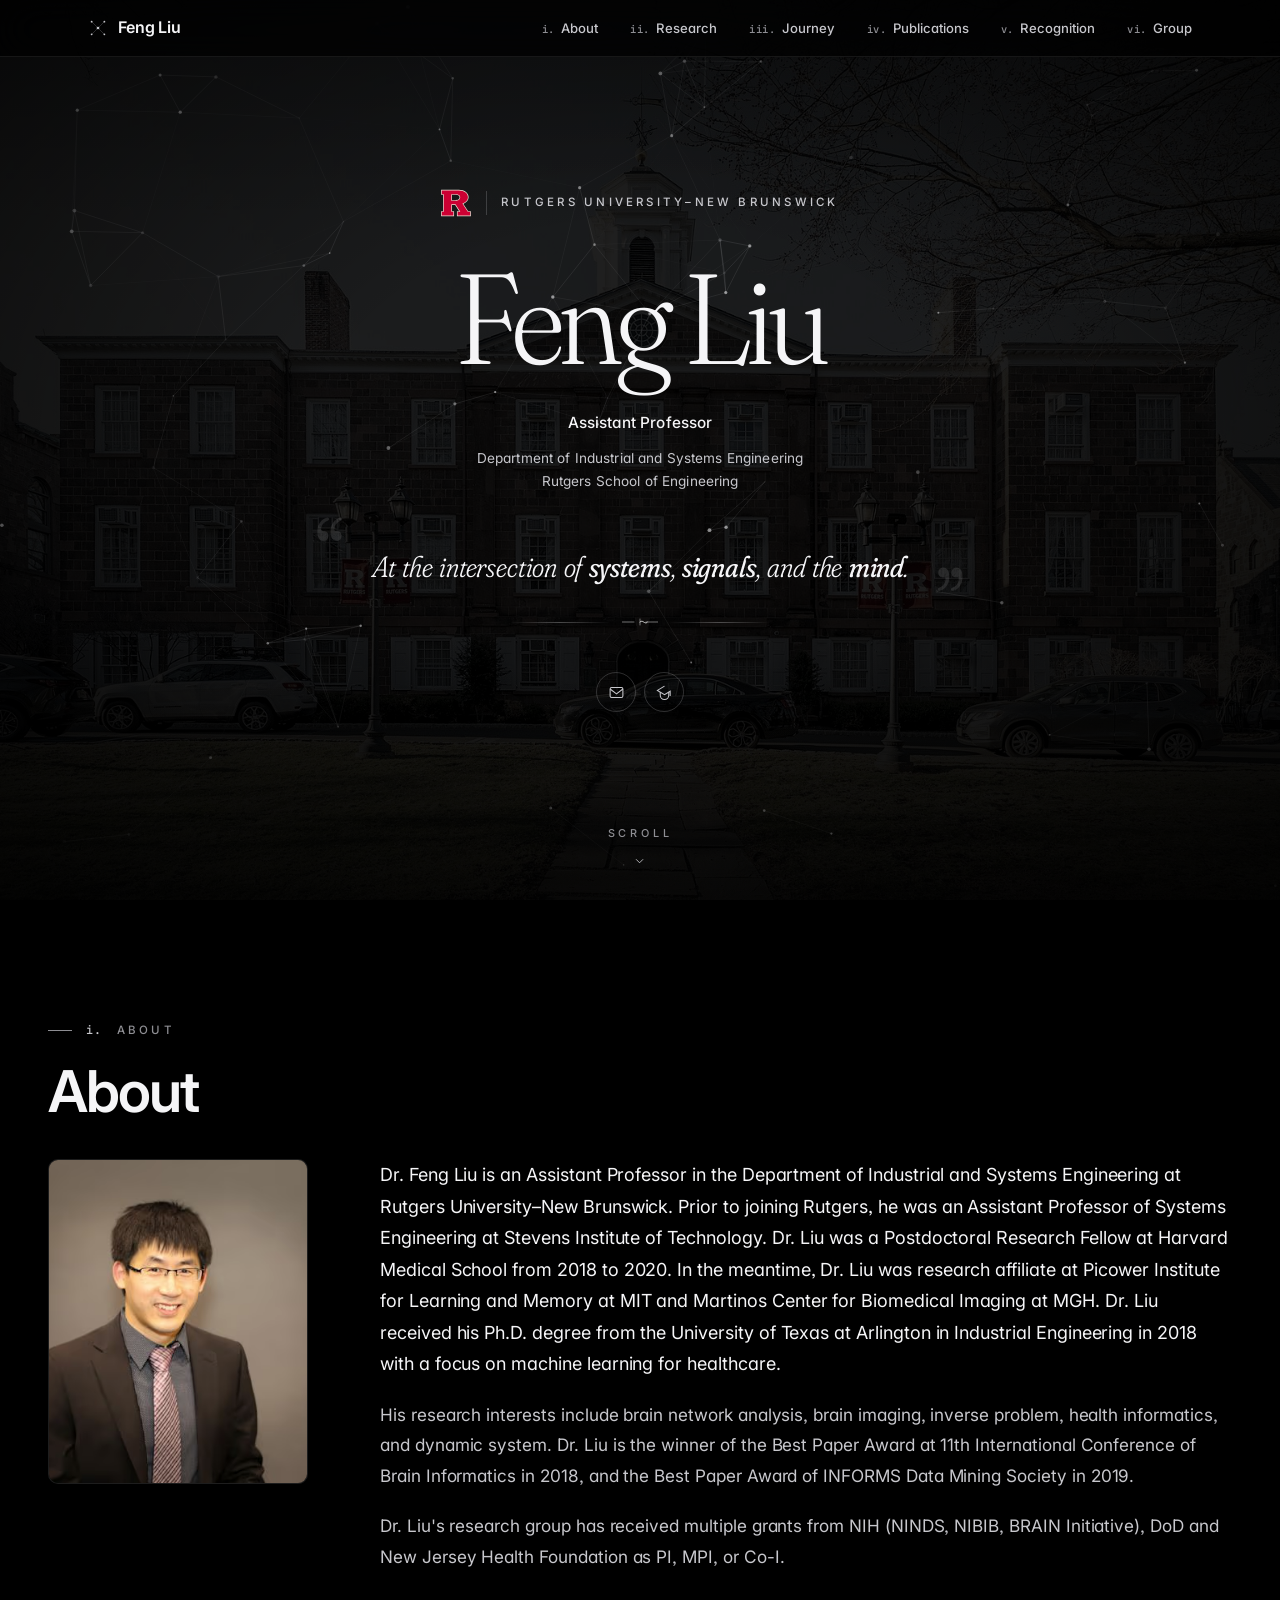
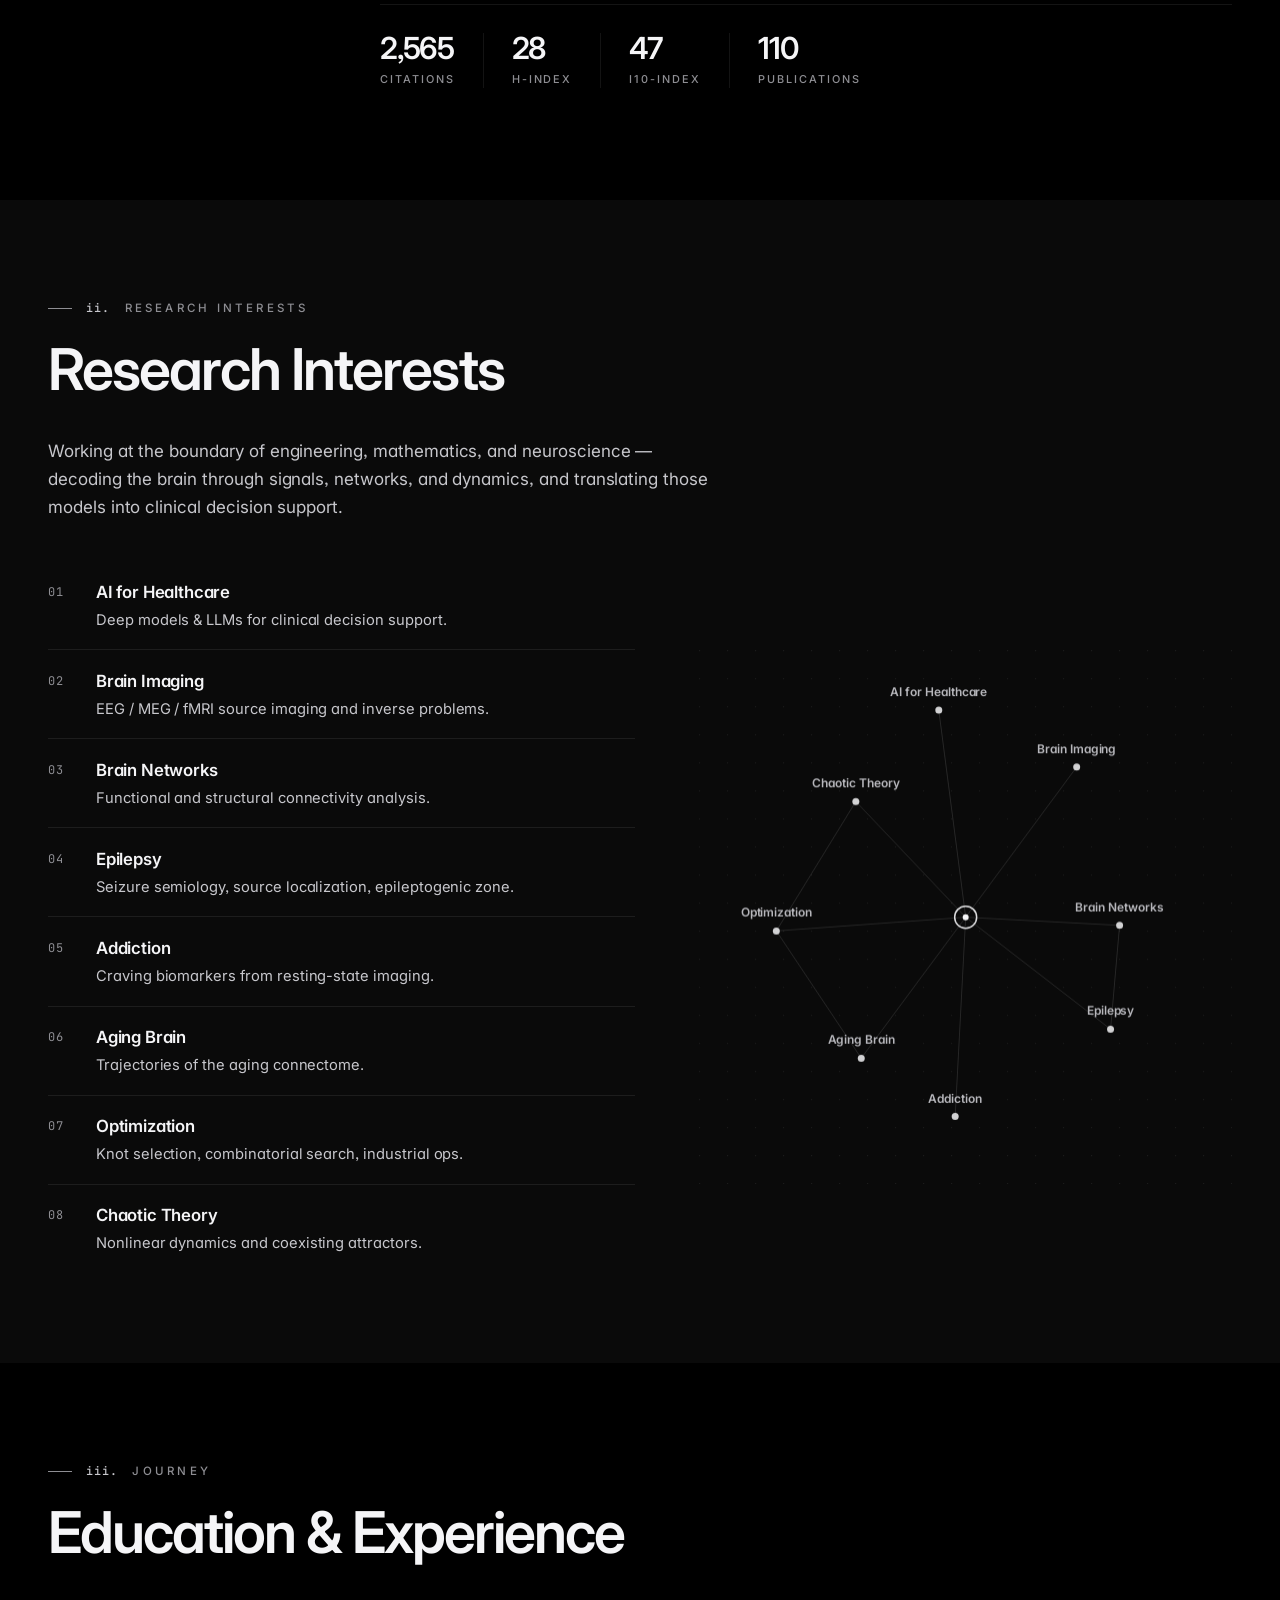
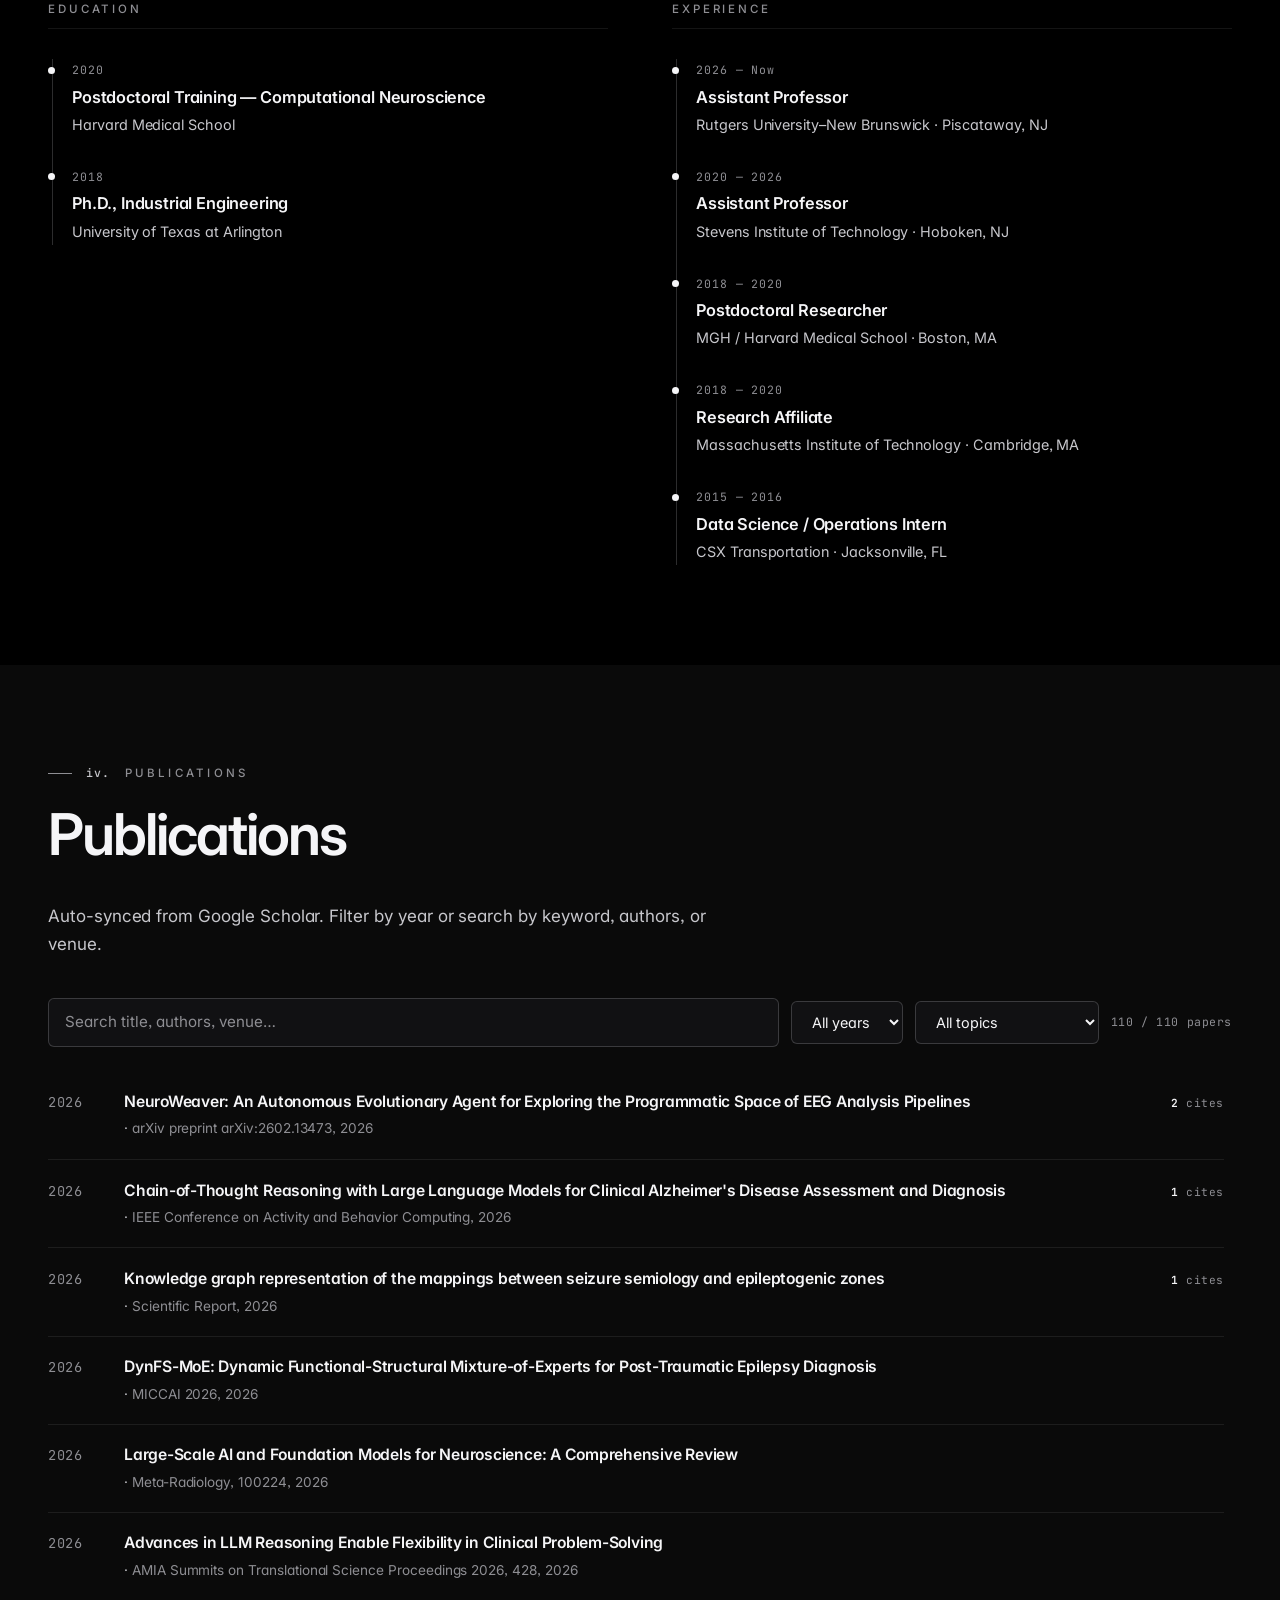
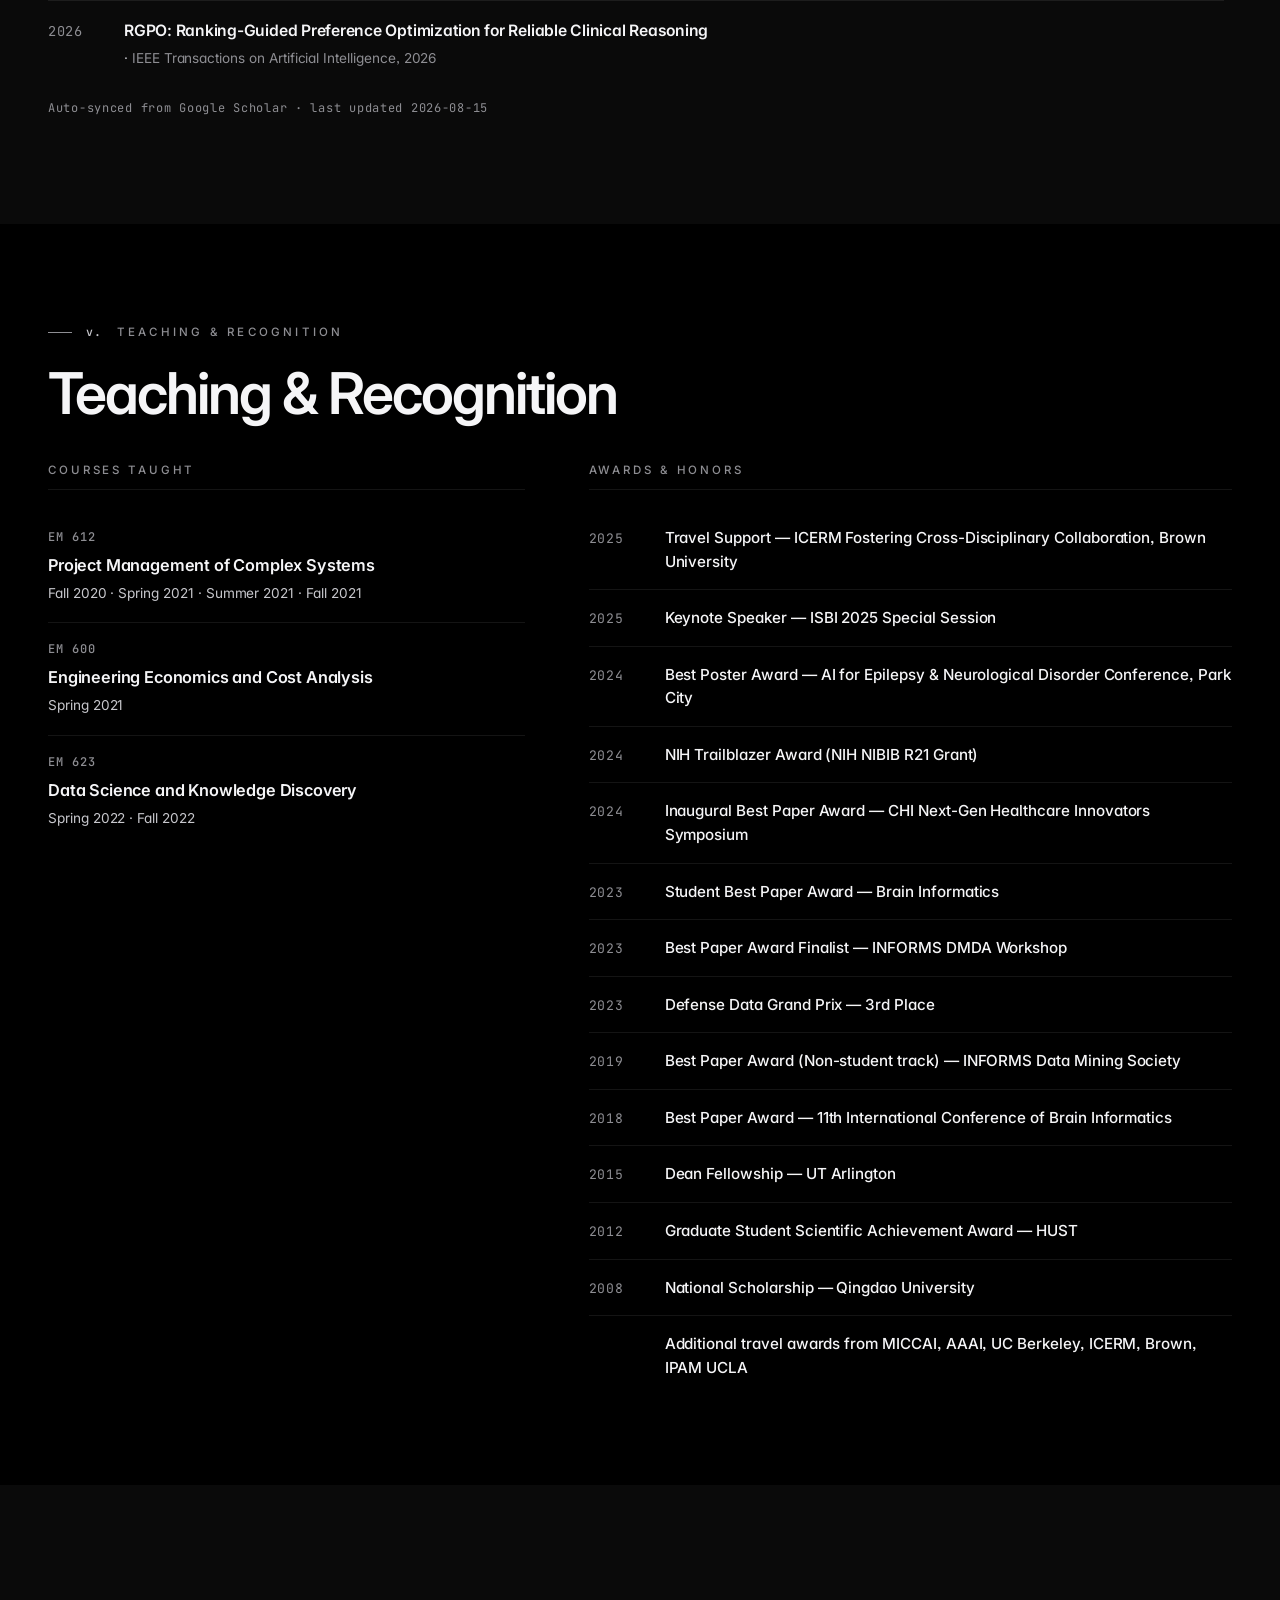
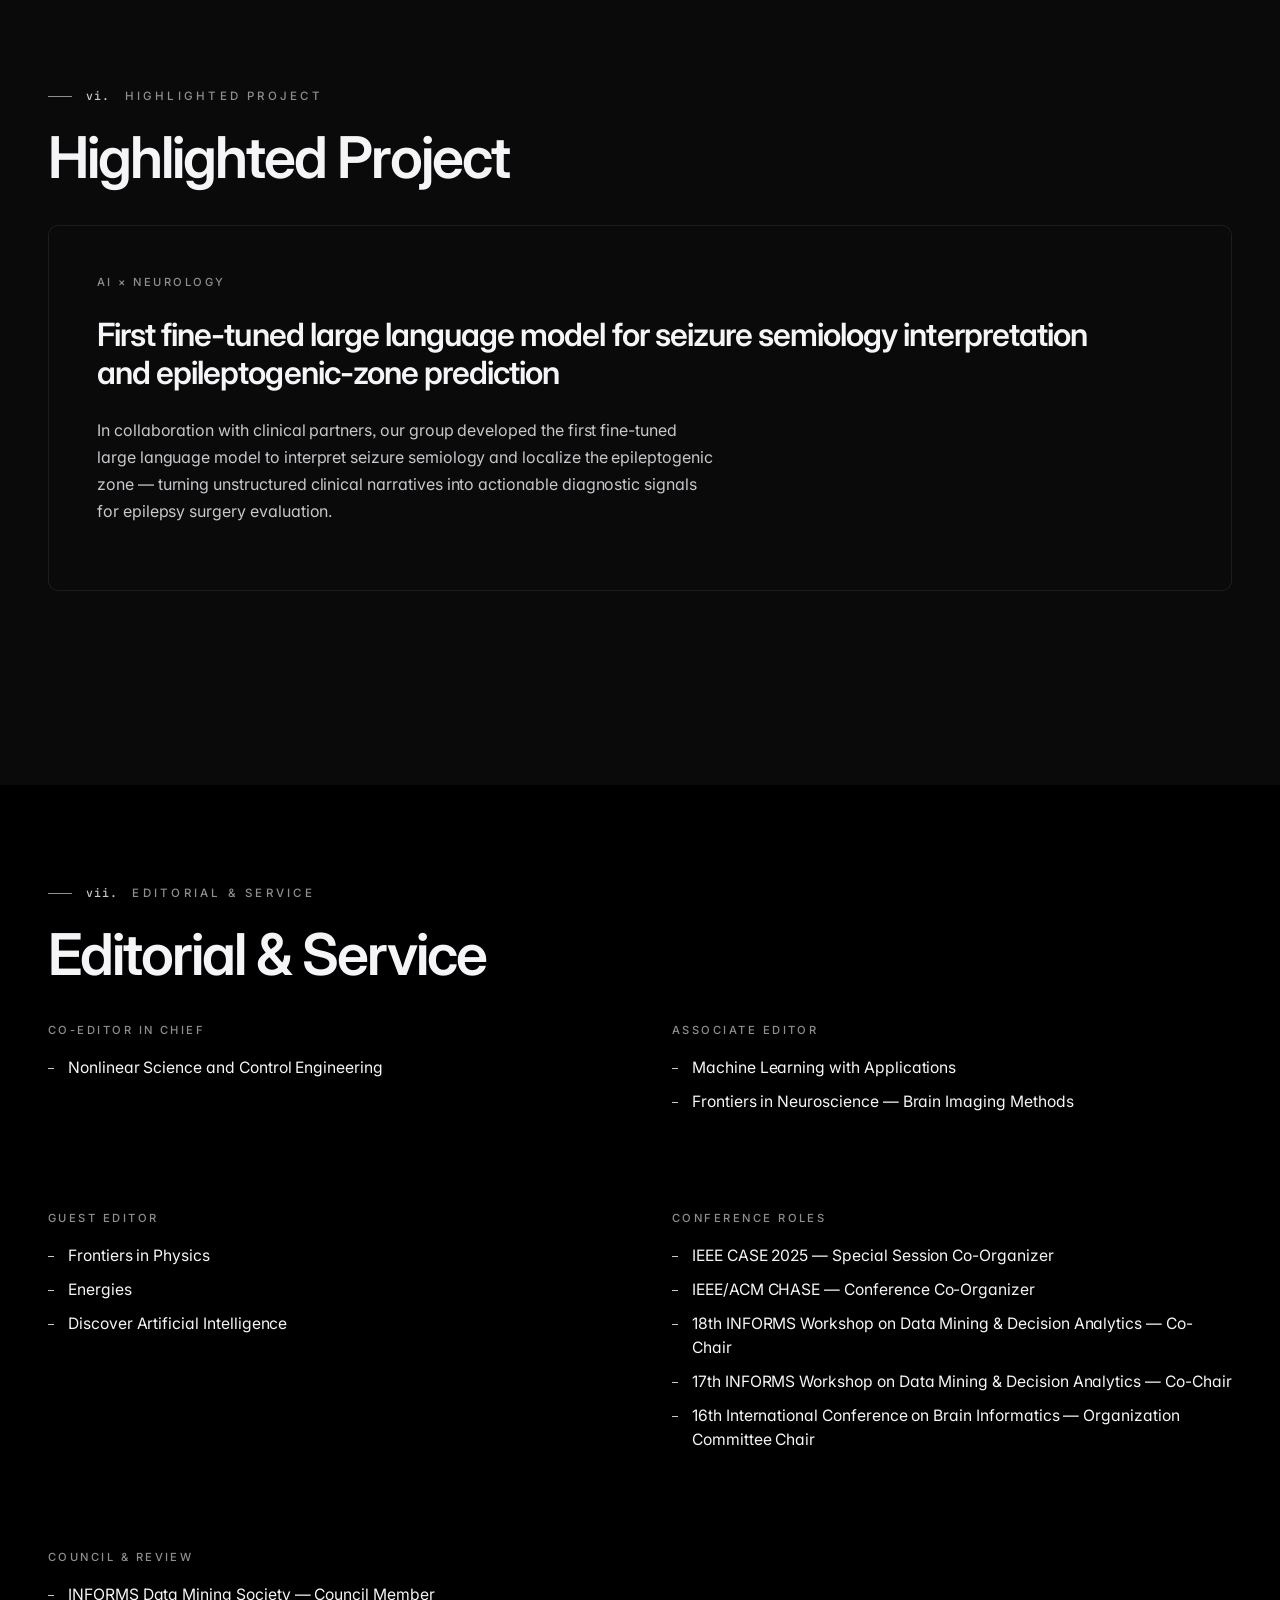
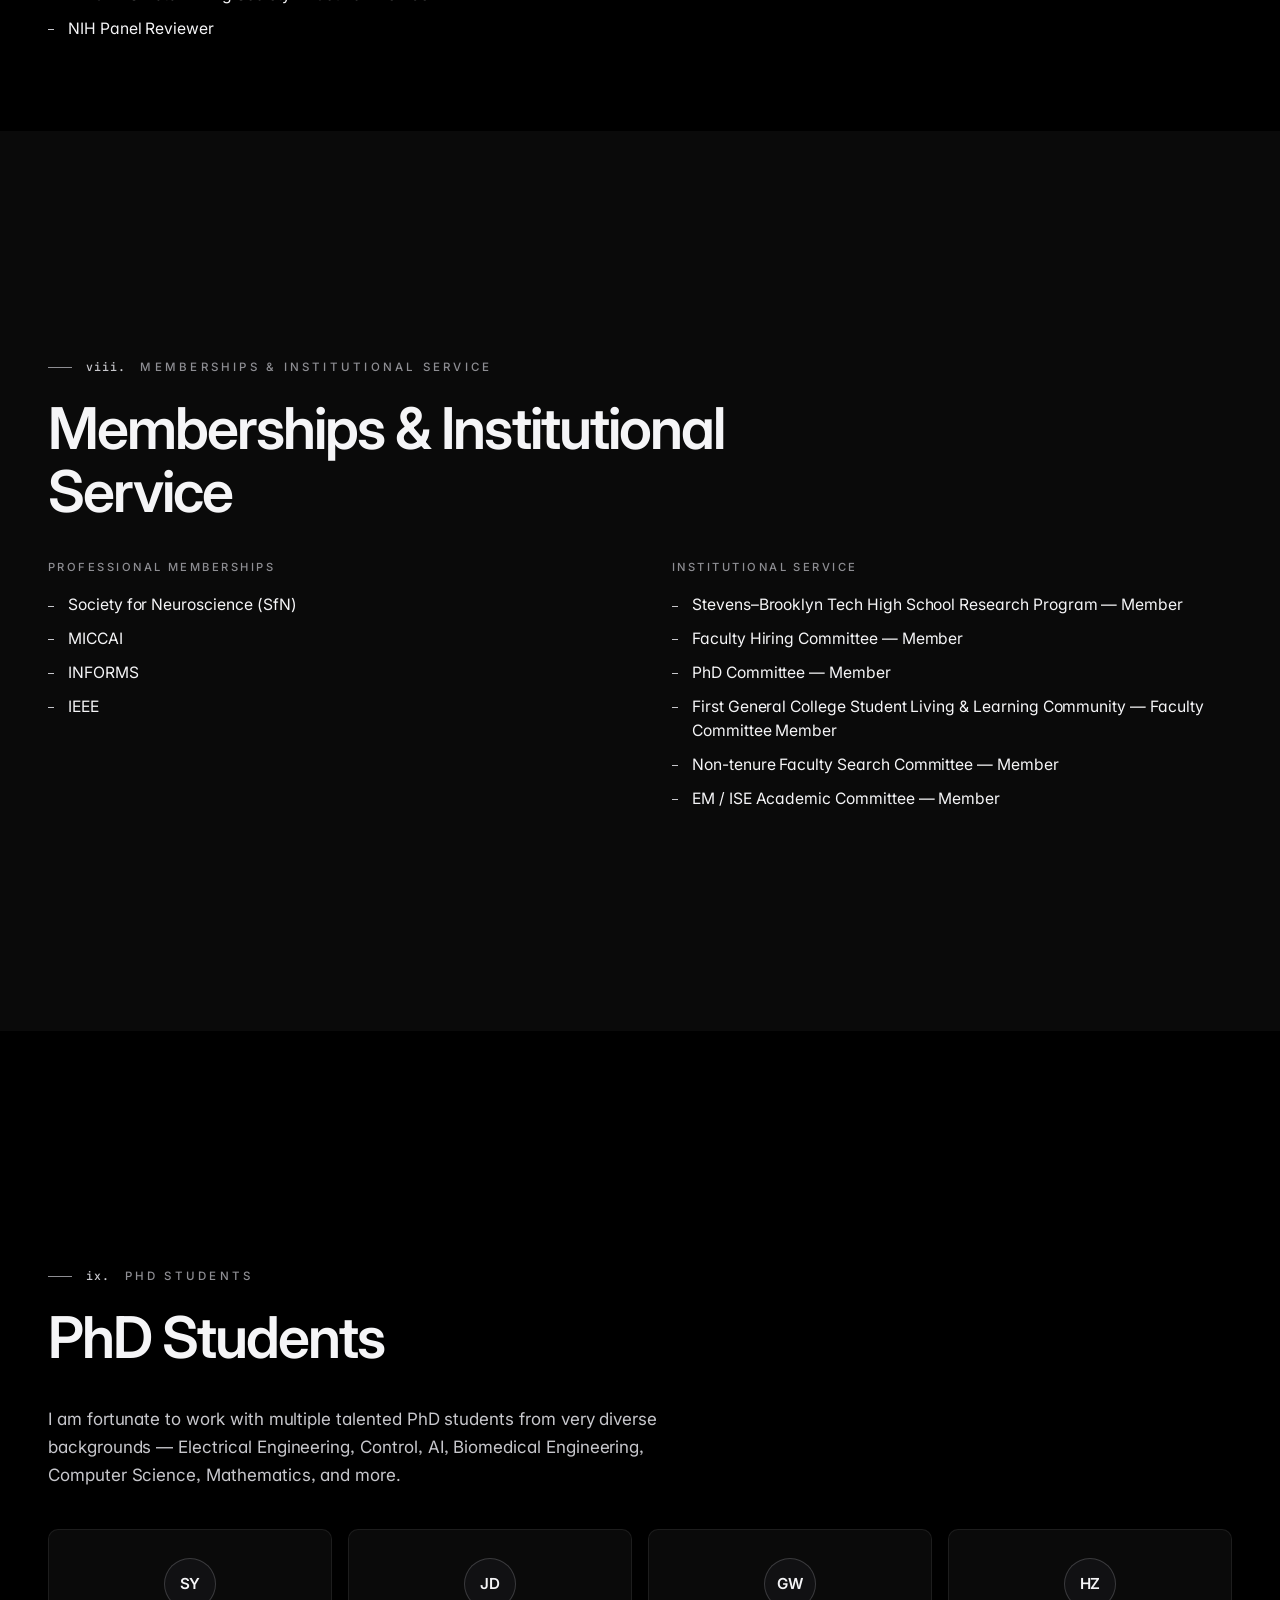
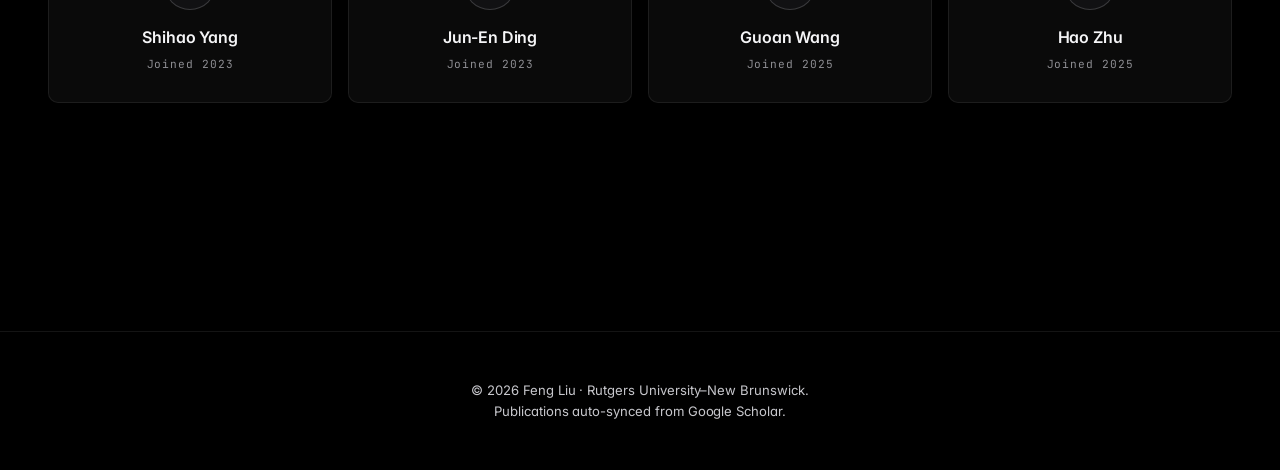
==== commit 76c27b59: "Update homepage for move to Rutgers ISE - Swap hero background to Old Queens, Rutgers–New Brunswick " ====
--- a/index.html
+++ b/index.html
@@ -5,9 +5,9 @@
   <meta name="viewport" content="width=device-width,initial-scale=1"/>
   <meta name="color-scheme" content="dark"/>
   <meta name="theme-color" content="#0B0B0C"/>
-  <title>Feng Liu — Assistant Professor, Systems Engineering, Stevens Institute of Technology</title>
-  <meta name="description" content="Dr. Feng Liu — brain networks, EEG source imaging, AI for healthcare, and dynamic systems. Assistant Professor at Stevens Institute of Technology."/>
-  <meta property="og:title" content="Feng Liu — Stevens Institute of Technology"/>
+  <title>Feng Liu — Assistant Professor, Industrial and Systems Engineering, Rutgers University</title>
+  <meta name="description" content="Dr. Feng Liu — brain networks, EEG source imaging, AI for healthcare, and dynamic systems. Assistant Professor at Rutgers University–New Brunswick."/>
+  <meta property="og:title" content="Feng Liu — Rutgers University"/>
   <meta property="og:description" content="Brain networks · EEG source imaging · AI for healthcare · Dynamic systems"/>
   <meta property="og:type" content="profile"/>
 
@@ -71,16 +71,16 @@
     <div class="hero__vignette" aria-hidden="true"></div>
 
     <div class="hero__content">
-      <!-- Stevens crest + ribbon -->
+      <!-- Rutgers Block R + ribbon -->
       <div class="hero__crest">
-        <svg viewBox="0 0 124 200" aria-label="Stevens Institute of Technology" role="img">
+        <svg viewBox="0 0 248 219.38" aria-label="Rutgers University" role="img">
           <g fill="none" fill-rule="evenodd">
-            <polyline fill="#E8E2D5" points="91.99 0.21 90.2 0.21 33.12 0.24 31.34 0.24 0 31.49 0.09 92.13 31.29 123.34 33.07 123.34 66.15 123.34 66.15 147.81 57.1 147.81 57.12 133.65 52.79 133.65 4.4 133.65 0.09 133.65 0.09 168.32 31.28 199.52 91.97 199.52 123.19 168.32 123.17 104.61 123.17 102.83 91.97 71.63 90.19 71.63 57.11 71.62 57.11 51.95 66.16 51.95 66.16 66.10 70.48 66.10 118.87 66.10 123.19 66.10 123.19 31.44 91.99 0.21"/>
-            <path fill="#9D1535" d="M88.41 8.85 L114.55 35.01 L114.55 57.47 L74.79 57.47 L74.79 43.31 L48.48 43.31 L48.48 80.26 L52.79 80.26 L88.4 80.26 L114.54 106.40 L114.55 164.74 L88.39 190.89 L34.85 190.89 L8.72 164.74 L8.72 142.29 L48.47 142.29 L48.46 156.44 L74.78 156.44 L74.78 114.70 L70.47 114.70 L34.86 114.70 L8.72 88.55 L8.64 35.06 L34.91 8.87 L88.41 8.85 Z"/>
+            <path fill="#E8E2D5" d="m0.83594 1.1133v41.139h16.352v135.11h-16.352v41.125h107.09v-41.125h-16.893v-51.74h25.93l32.584 51.74h-17.736v41.125h115.03v-41.125h-22.236l-39.623-60.162c28.721-11.672 43.316-29.876 43.316-54.145 0-17.603-6.991-31.946-21.43-43.834-14.824-12.032-34.966-18.109-59.896-18.109h-146.13zm90.191 41.137h32.799c10.396 0 18.35 2.7682 23.633 8.2188l0.08399 0.083984c1.753 1.7185 3.1314 3.7826 4.0469 6.0605 0.91499 2.2784 1.348 4.7216 1.2715 7.1758-0.0362 5.6793-2.4437 10.48-7.377 14.703-6.3651 4.9812-16.099 7.5078-28.877 7.5078h-25.58v-43.75z"/>
+            <path fill="#CC0033" d="m176.39 114.38 3.4652-1.2996c28.757-10.829 42.739-27.217 42.739-50.078 0-15.823-6.3288-28.721-19.336-39.442-13.777-11.178-32.728-16.845-56.323-16.845h-140.43v29.864h16.352v146.43h-16.352v29.804h95.765v-29.804h-16.942v-63.085h34.713l39.706 63.085h-22.284v29.804h103.71v-29.804h-19.612zm-27.361-31.501-0.0725 0.06024c-7.3996 5.7758-18.301 8.7114-32.427 8.7114h-31.2v-55.072h38.503c12.033 0 21.333 3.357 27.674 9.9387 2.2879 2.2444 4.0903 4.9355 5.2947 7.9056 1.2049 2.9705 1.786 6.1563 1.7081 9.3605-0.0122 7.3879-3.2006 13.813-9.4815 19.095z"/>
           </g>
         </svg>
         <span class="hero__crest-sep"></span>
-        <span>Stevens Institute of Technology</span>
+        <span>Rutgers University–New Brunswick</span>
       </div>
 
       <h1 class="hero__name">Feng Liu</h1>
@@ -89,8 +89,8 @@
         <span class="hero__title-role">Assistant Professor</span>
         <span class="hero__title-rule" aria-hidden="true"></span>
         <span class="hero__title-affil">
-          <span>Department of Systems Engineering</span>
-          <span>Charles V. Schaefer, Jr. School of Engineering and Science</span>
+          <span>Department of Industrial and Systems Engineering</span>
+          <span>Rutgers School of Engineering</span>
         </span>
       </div>
 
@@ -233,7 +233,6 @@
         <div class="project__badge" data-bind="project.badge">AI × Neurology</div>
         <h3 class="project__title" data-bind="project.title">—</h3>
         <p class="project__body" data-bind="project.body">—</p>
-        <a class="project__cta" data-bind="project.cta" href="#">Visit the AI Epilepsy Lab →</a>
       </div>
     </div>
   </section>
@@ -268,7 +267,7 @@
 
   <footer class="footer">
     <p>
-      © <span data-bind="year">—</span> Feng Liu · Stevens Institute of Technology.
+      © <span data-bind="year">—</span> Feng Liu · Rutgers University–New Brunswick.
       <br/>
       Publications auto-synced from
       <a href="https://scholar.google.com/citations?user=HVZdbX0AAAAJ&hl=en" target="_blank" rel="noopener">Google Scholar</a>.
--- a/assets/css/tokens.css
+++ b/assets/css/tokens.css
@@ -14,9 +14,8 @@
   --accent: #FFFFFF;
   --accent-subtle: #E5E5EA;
 
-  /* Heritage (Stevens crest only — not used as UI accent) */
-  --crimson: #9D1535;
-  --gold-crest: #B8A36A;
+  /* Heritage (Rutgers Block R only — not used as UI accent) */
+  --scarlet: #CC0033;
 
   /* Hairlines */
   --hairline:        rgba(245, 245, 247, 0.08);
--- a/assets/css/components.css
+++ b/assets/css/components.css
@@ -198,7 +198,7 @@
   background: var(--bg-0);
   isolation: isolate;
 }
-/* Faint Stevens campus watermark — Hudson + Manhattan skyline */
+/* Faint Rutgers campus watermark — Old Queens, New Brunswick */
 .hero::before {
   content: "";
   position: absolute;
@@ -232,7 +232,7 @@
   padding: 0 var(--gutter);
 }
 
-/* Stevens crest block above name */
+/* Rutgers Block R above name */
 .hero__crest {
   display: flex;
   align-items: center;
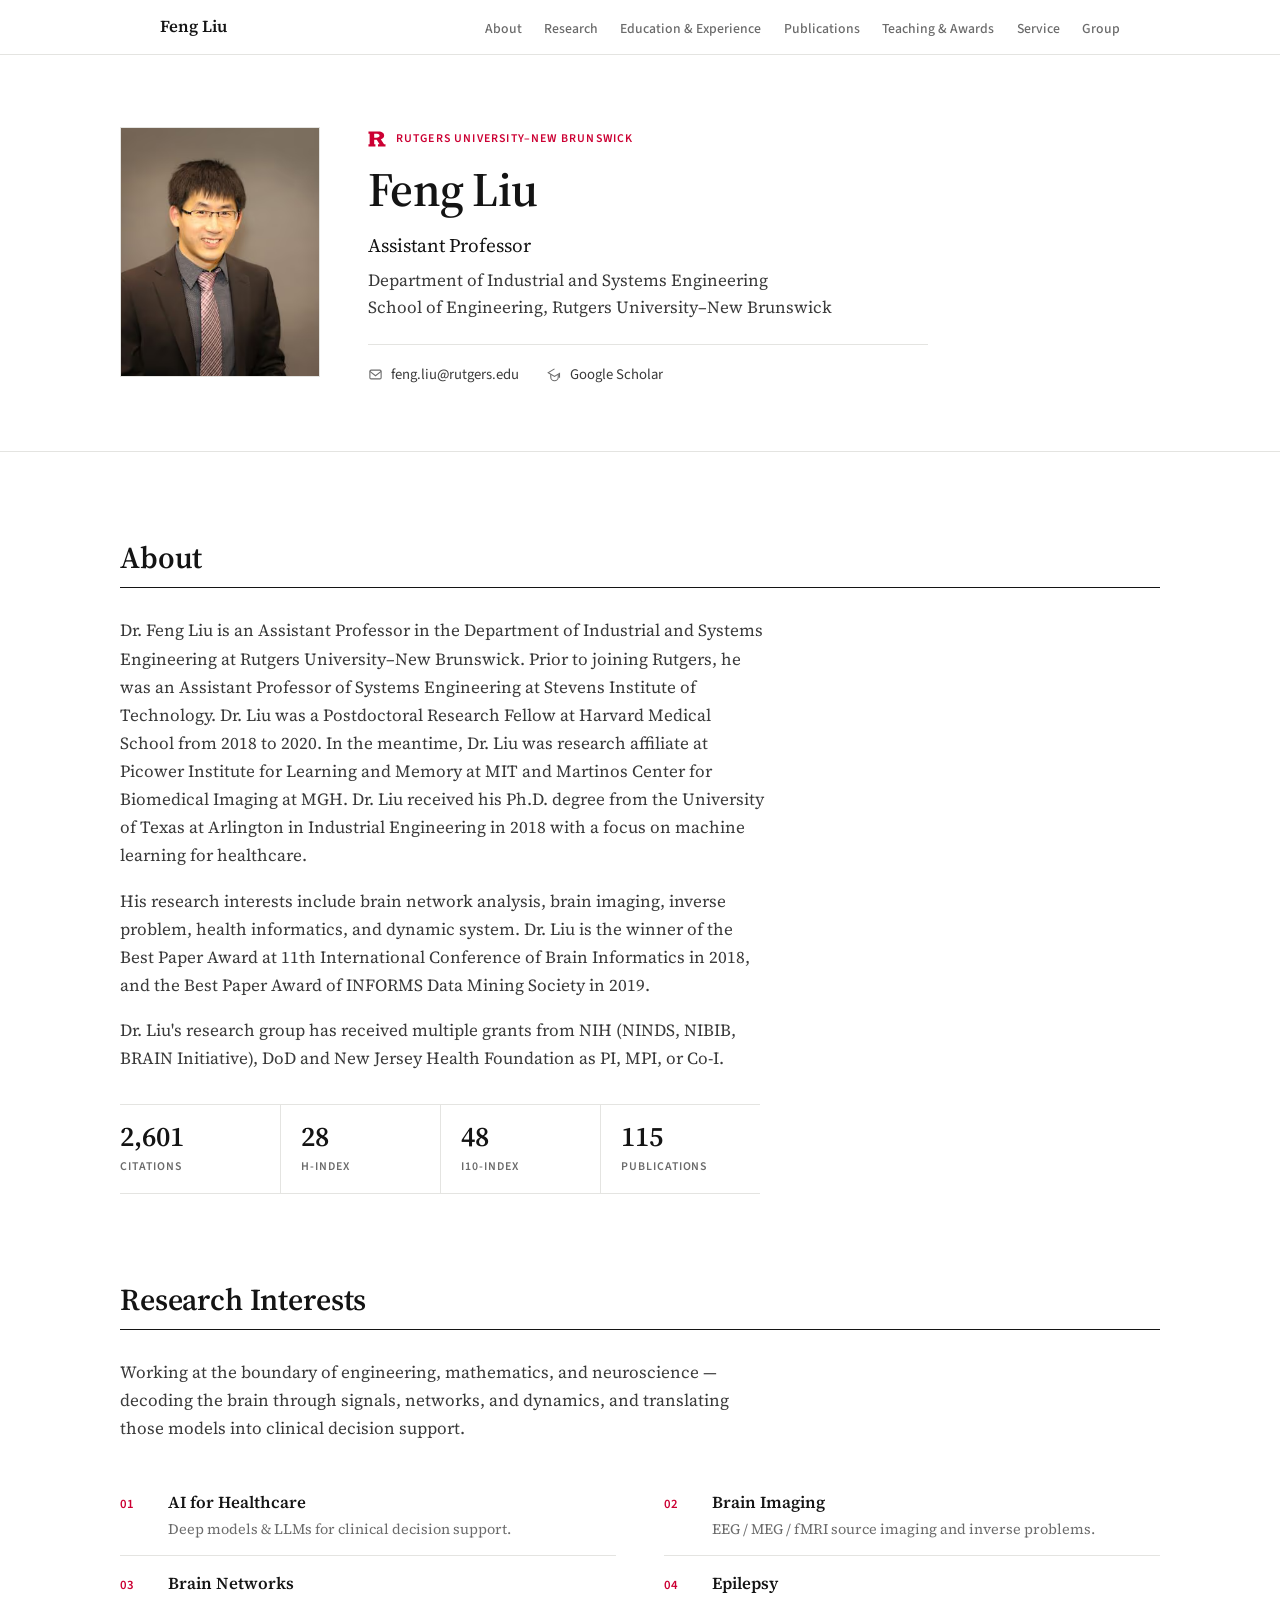
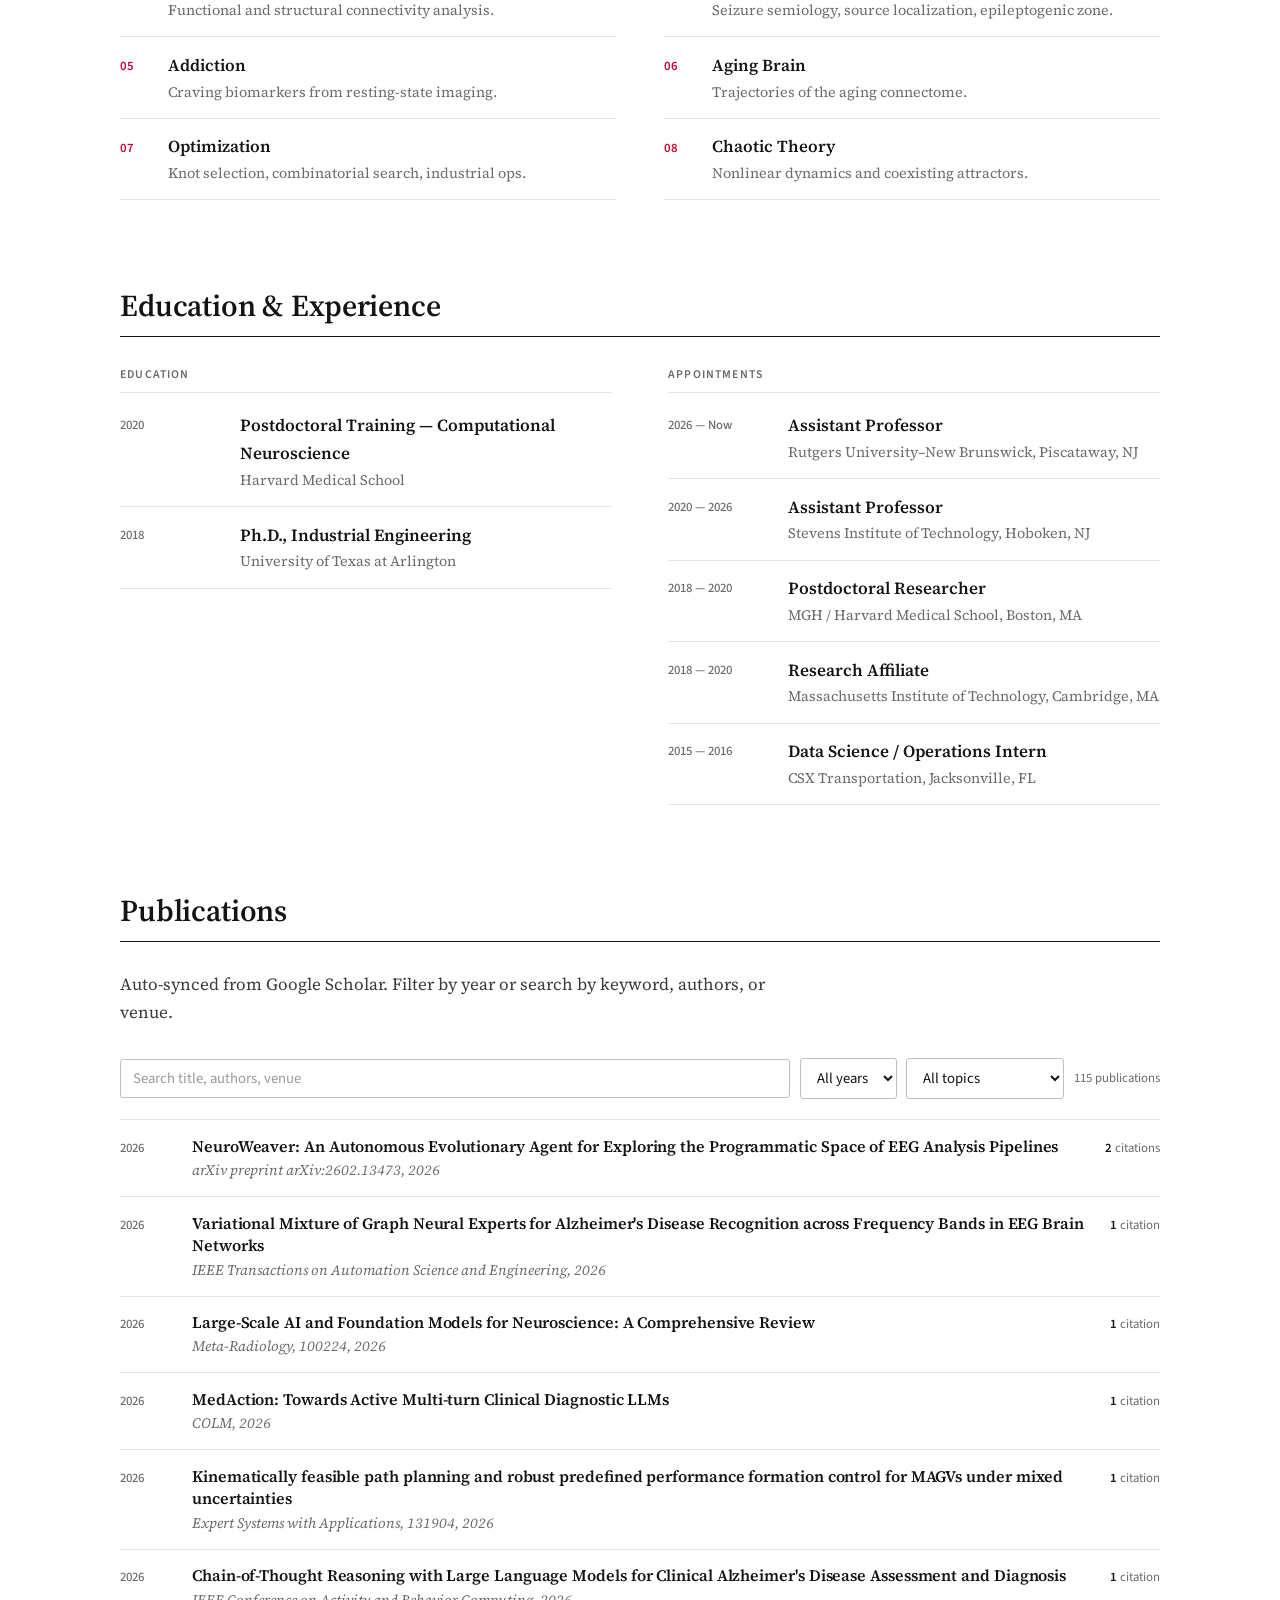
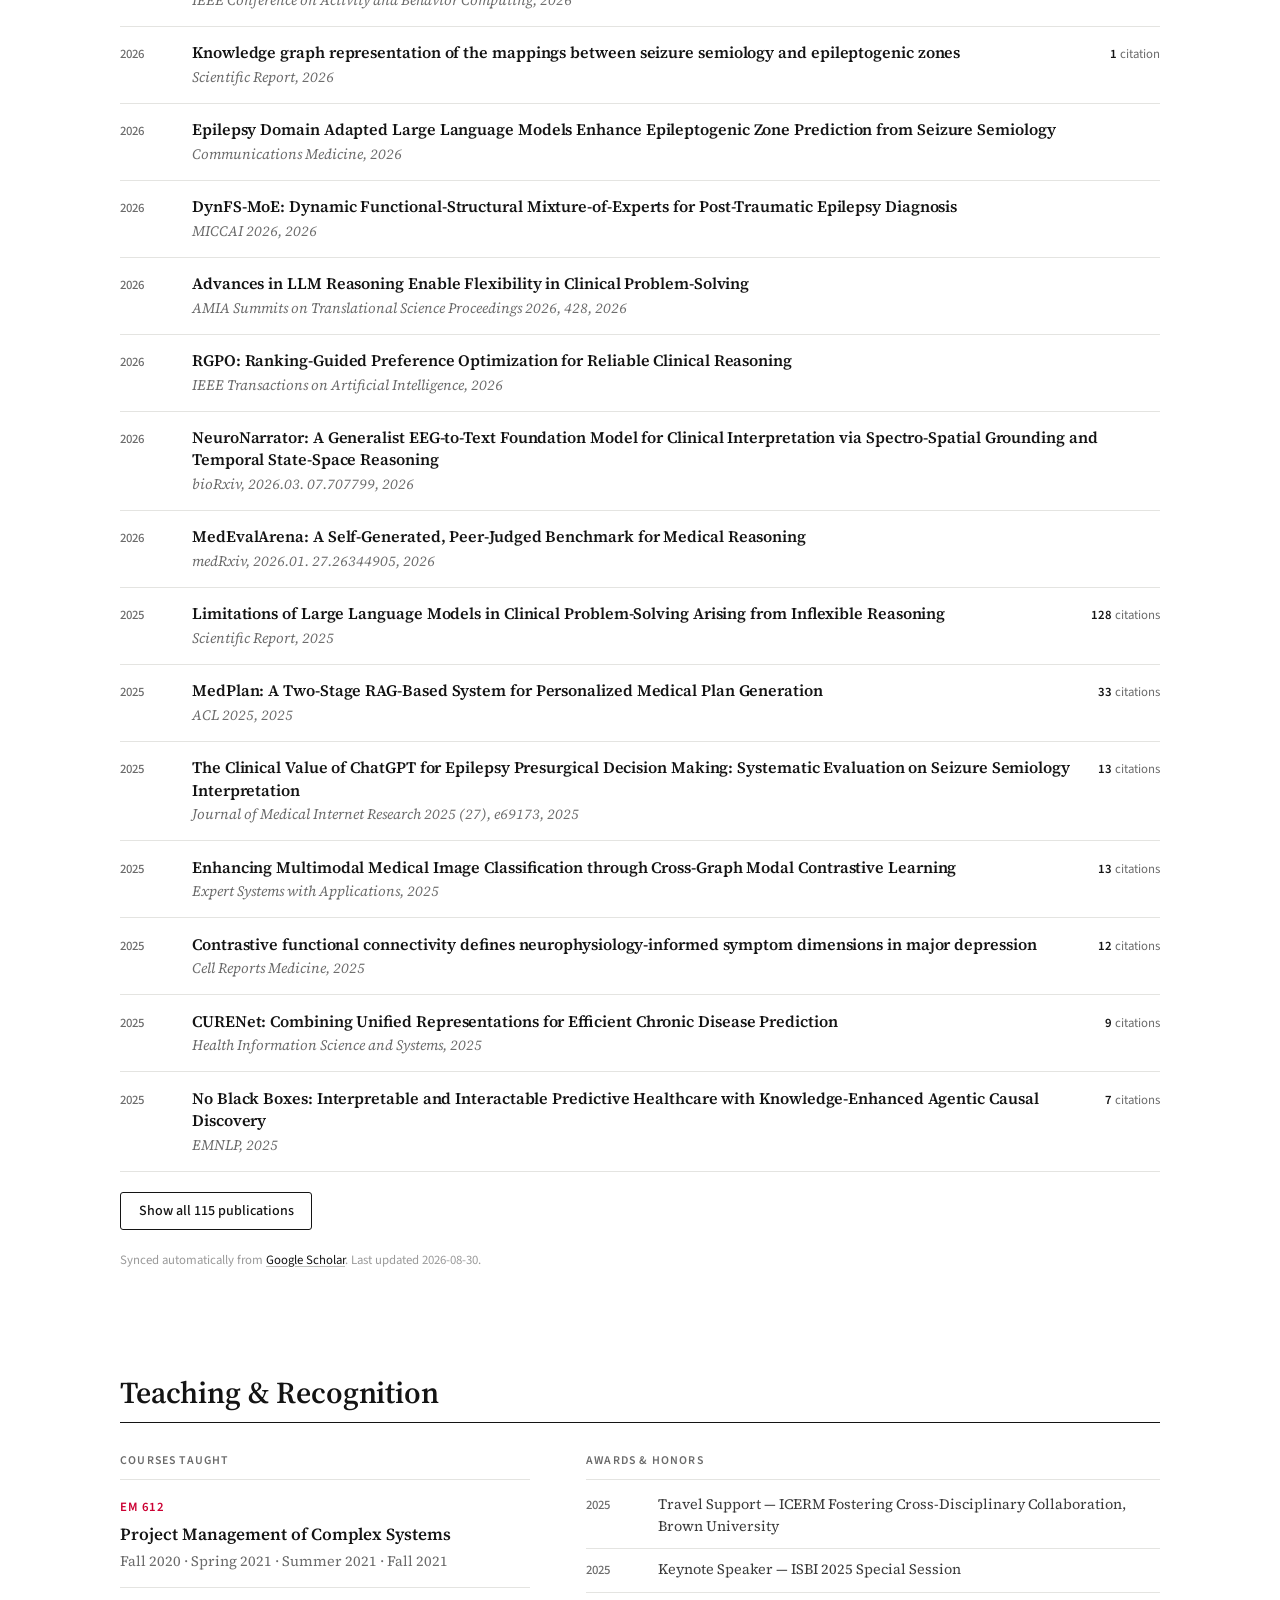
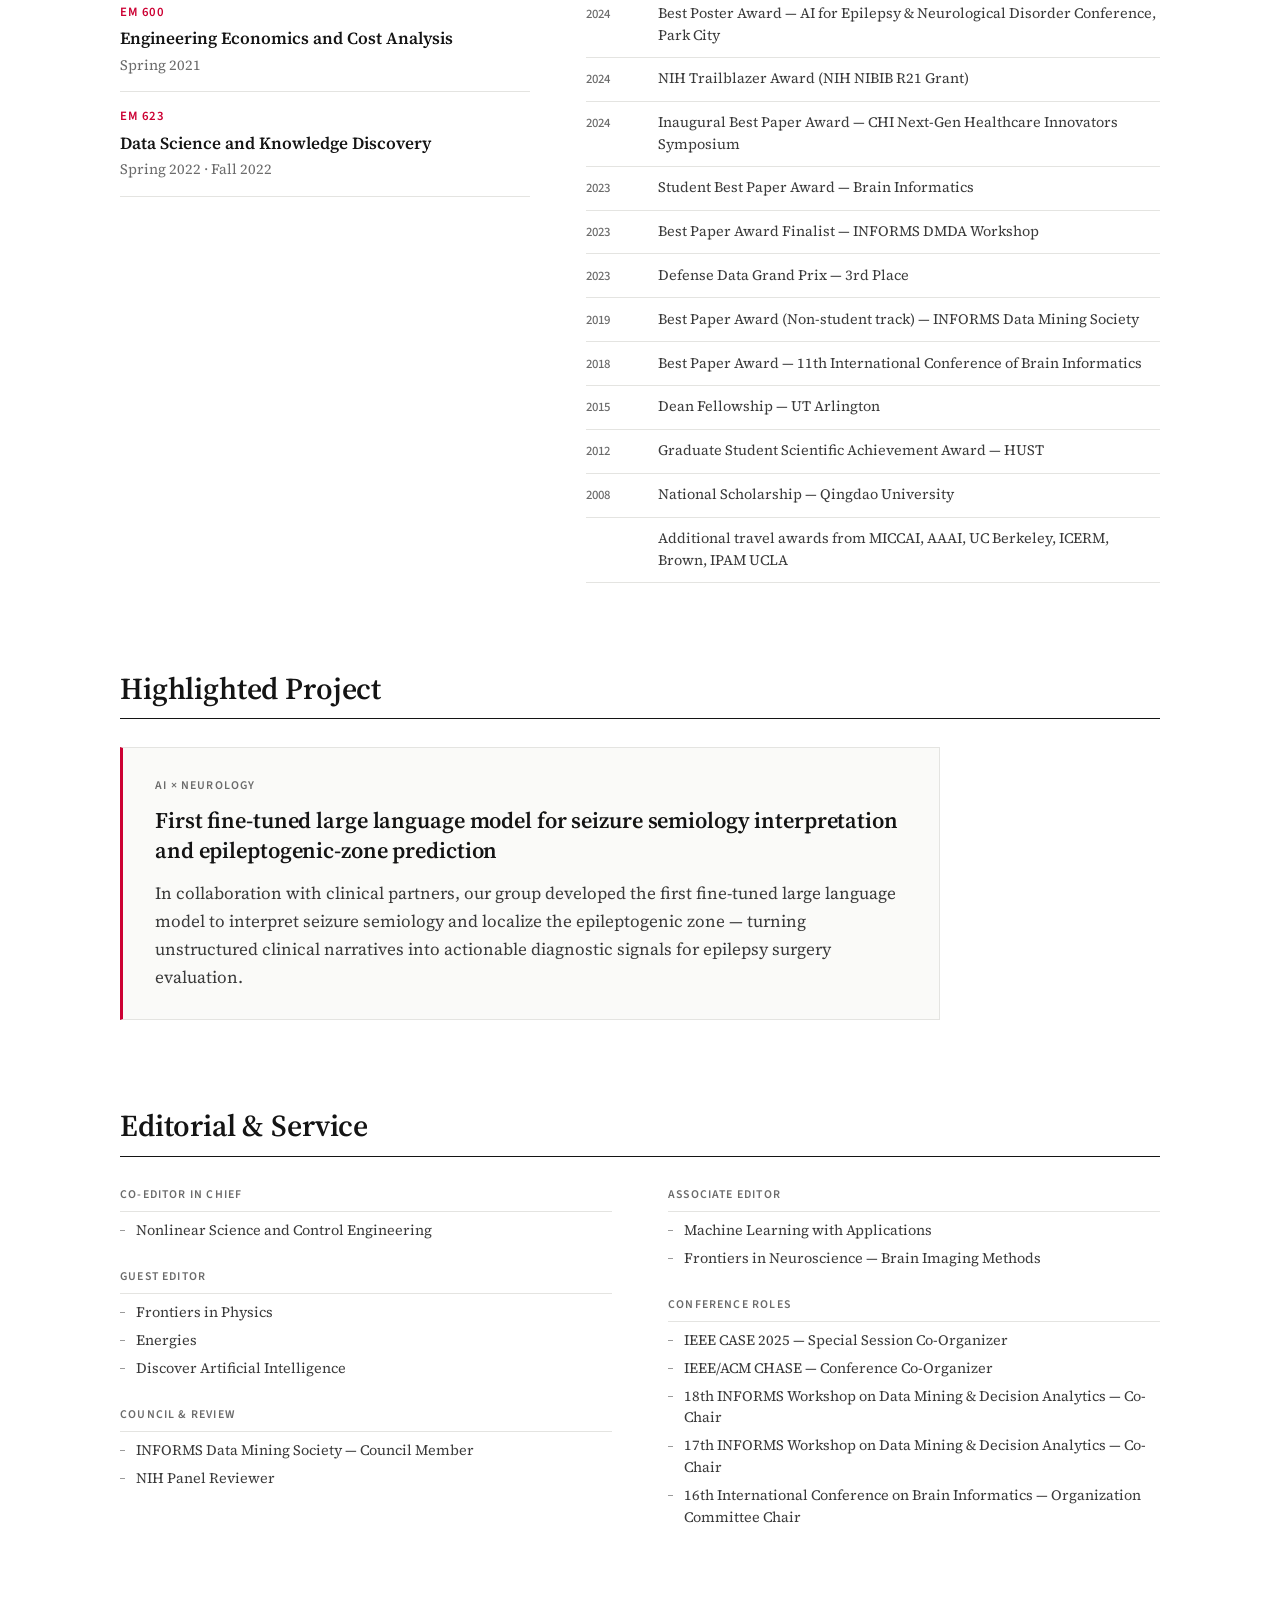
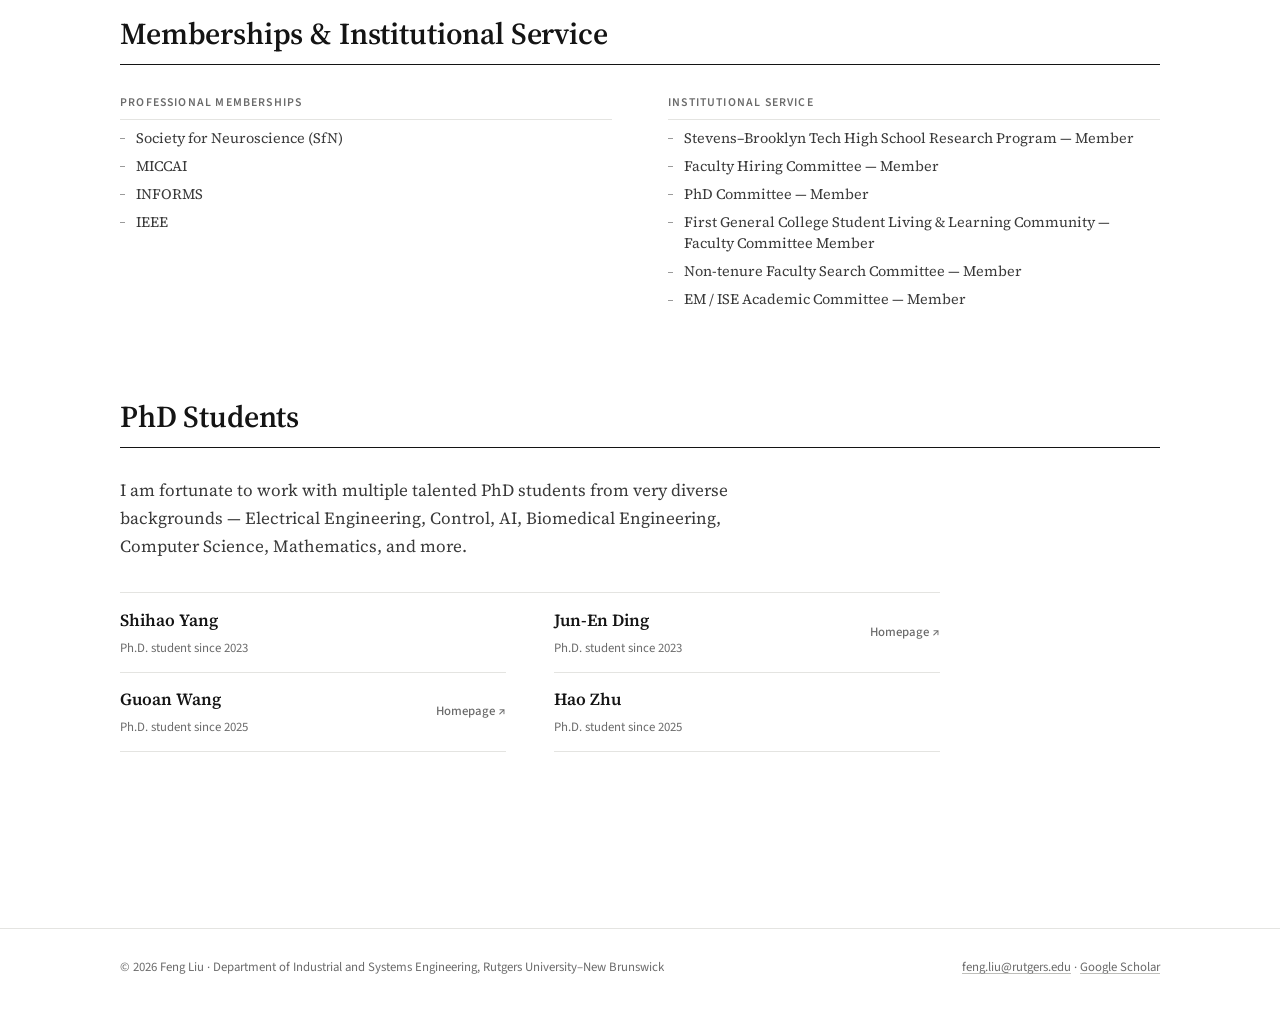
==== commit fe8c93f0: "Redesign homepage in a plain academic style Replace the dark, animation-heavy layout with a white-ba" ====
--- a/index.html
+++ b/index.html
@@ -3,8 +3,8 @@
 <head>
   <meta charset="utf-8"/>
   <meta name="viewport" content="width=device-width,initial-scale=1"/>
-  <meta name="color-scheme" content="dark"/>
-  <meta name="theme-color" content="#0B0B0C"/>
+  <meta name="color-scheme" content="light"/>
+  <meta name="theme-color" content="#FFFFFF"/>
   <title>Feng Liu — Assistant Professor, Industrial and Systems Engineering, Rutgers University</title>
   <meta name="description" content="Dr. Feng Liu — brain networks, EEG source imaging, AI for healthcare, and dynamic systems. Assistant Professor at Rutgers University–New Brunswick."/>
   <meta property="og:title" content="Feng Liu — Rutgers University"/>
@@ -14,221 +14,156 @@
   <link rel="icon" type="image/svg+xml" href="assets/img/favicon.svg"/>
   <link rel="preconnect" href="https://fonts.googleapis.com"/>
   <link rel="preconnect" href="https://fonts.gstatic.com" crossorigin/>
-  <link href="https://fonts.googleapis.com/css2?family=Fraunces:ital,opsz,wght,SOFT,WONK@0,9..144,300..700,0..100,0..1;1,9..144,300..700,0..100,0..1&family=Inter:wght@400;500;600&family=JetBrains+Mono:wght@400;500&display=swap" rel="stylesheet"/>
+  <link href="https://fonts.googleapis.com/css2?family=Source+Serif+4:ital,opsz,wght@0,8..60,400;0,8..60,600;0,8..60,700;1,8..60,400;1,8..60,600&family=Source+Sans+3:wght@400;500;600&display=swap" rel="stylesheet"/>
 
   <link rel="stylesheet" href="assets/css/tokens.css"/>
   <link rel="stylesheet" href="assets/css/base.css"/>
   <link rel="stylesheet" href="assets/css/components.css"/>
   <link rel="stylesheet" href="assets/css/sections.css"/>
-  <link rel="stylesheet" href="assets/css/motion.css"/>
 
   <script type="module" src="assets/js/main.js"></script>
 </head>
 <body>
   <a href="#about" class="skip-link">Skip to content</a>
-  <div class="progress" aria-hidden="true"></div>
-
-  <nav class="side-nav" aria-label="Section navigation">
-    <a href="#top" data-section="top"><span class="side-nav__dot"></span><span class="side-nav__label">Top</span></a>
-    <a href="#about" data-section="about"><span class="side-nav__dot"></span><span class="side-nav__label">About</span></a>
-    <a href="#interests" data-section="interests"><span class="side-nav__dot"></span><span class="side-nav__label">Research</span></a>
-    <a href="#journey" data-section="journey"><span class="side-nav__dot"></span><span class="side-nav__label">Journey</span></a>
-    <a href="#publications" data-section="publications"><span class="side-nav__dot"></span><span class="side-nav__label">Publications</span></a>
-    <a href="#recognition" data-section="recognition"><span class="side-nav__dot"></span><span class="side-nav__label">Recognition</span></a>
-    <a href="#project" data-section="project"><span class="side-nav__dot"></span><span class="side-nav__label">Project</span></a>
-    <a href="#service" data-section="service"><span class="side-nav__dot"></span><span class="side-nav__label">Service</span></a>
-    <a href="#memberships" data-section="memberships"><span class="side-nav__dot"></span><span class="side-nav__label">Memberships</span></a>
-    <a href="#students" data-section="students"><span class="side-nav__dot"></span><span class="side-nav__label">Group</span></a>
-  </nav>
 
   <nav class="nav" aria-label="Primary">
     <div class="nav__inner">
-      <a href="#top" class="nav__brand">
-        <svg class="nav__brand-mark" viewBox="0 0 22 22" fill="none" aria-hidden="true">
-          <circle cx="11" cy="11" r="1.5" fill="currentColor"/>
-          <circle cx="4" cy="4" r="1" fill="currentColor"/>
-          <circle cx="18" cy="4" r="1" fill="currentColor"/>
-          <circle cx="4" cy="18" r="1" fill="currentColor"/>
-          <circle cx="18" cy="18" r="1" fill="currentColor"/>
-          <path d="M4 4 L11 11 L18 4 M4 18 L11 11 L18 18" stroke="currentColor" stroke-width="0.4" opacity="0.6"/>
-        </svg>
-        <span>Feng Liu</span>
-      </a>
+      <a href="#top" class="nav__brand">Feng Liu</a>
       <ul class="nav__links">
-        <li><a href="#about"><span class="num">i.</span> About</a></li>
-        <li><a href="#interests"><span class="num">ii.</span> Research</a></li>
-        <li><a href="#journey"><span class="num">iii.</span> Journey</a></li>
-        <li><a href="#publications"><span class="num">iv.</span> Publications</a></li>
-        <li><a href="#recognition"><span class="num">v.</span> Recognition</a></li>
-        <li><a href="#students"><span class="num">vi.</span> Group</a></li>
+        <li><a href="#about">About</a></li>
+        <li><a href="#interests">Research</a></li>
+        <li><a href="#journey">Education &amp; Experience</a></li>
+        <li><a href="#publications">Publications</a></li>
+        <li><a href="#recognition">Teaching &amp; Awards</a></li>
+        <li><a href="#service">Service</a></li>
+        <li><a href="#students">Group</a></li>
       </ul>
     </div>
   </nav>
 
-  <!-- ========== HERO ========== -->
-  <header class="hero" id="top">
-    <canvas class="hero__canvas" aria-hidden="true"></canvas>
-    <div class="hero__vignette" aria-hidden="true"></div>
-
-    <div class="hero__content">
-      <!-- Rutgers Block R + ribbon -->
-      <div class="hero__crest">
-        <svg viewBox="0 0 248 219.38" aria-label="Rutgers University" role="img">
-          <g fill="none" fill-rule="evenodd">
-            <path fill="#E8E2D5" d="m0.83594 1.1133v41.139h16.352v135.11h-16.352v41.125h107.09v-41.125h-16.893v-51.74h25.93l32.584 51.74h-17.736v41.125h115.03v-41.125h-22.236l-39.623-60.162c28.721-11.672 43.316-29.876 43.316-54.145 0-17.603-6.991-31.946-21.43-43.834-14.824-12.032-34.966-18.109-59.896-18.109h-146.13zm90.191 41.137h32.799c10.396 0 18.35 2.7682 23.633 8.2188l0.08399 0.083984c1.753 1.7185 3.1314 3.7826 4.0469 6.0605 0.91499 2.2784 1.348 4.7216 1.2715 7.1758-0.0362 5.6793-2.4437 10.48-7.377 14.703-6.3651 4.9812-16.099 7.5078-28.877 7.5078h-25.58v-43.75z"/>
-            <path fill="#CC0033" d="m176.39 114.38 3.4652-1.2996c28.757-10.829 42.739-27.217 42.739-50.078 0-15.823-6.3288-28.721-19.336-39.442-13.777-11.178-32.728-16.845-56.323-16.845h-140.43v29.864h16.352v146.43h-16.352v29.804h95.765v-29.804h-16.942v-63.085h34.713l39.706 63.085h-22.284v29.804h103.71v-29.804h-19.612zm-27.361-31.501-0.0725 0.06024c-7.3996 5.7758-18.301 8.7114-32.427 8.7114h-31.2v-55.072h38.503c12.033 0 21.333 3.357 27.674 9.9387 2.2879 2.2444 4.0903 4.9355 5.2947 7.9056 1.2049 2.9705 1.786 6.1563 1.7081 9.3605-0.0122 7.3879-3.2006 13.813-9.4815 19.095z"/>
-          </g>
-        </svg>
-        <span class="hero__crest-sep"></span>
-        <span>Rutgers University–New Brunswick</span>
-      </div>
-
-      <h1 class="hero__name">Feng Liu</h1>
-
-      <div class="hero__title">
-        <span class="hero__title-role">Assistant Professor</span>
-        <span class="hero__title-rule" aria-hidden="true"></span>
-        <span class="hero__title-affil">
+  <!-- ========== MASTHEAD ========== -->
+  <header class="masthead" id="top">
+    <div class="container masthead__grid">
+      <div class="masthead__portrait">
+        <img src="assets/img/portrait.png" alt="Portrait of Dr. Feng Liu"/>
+      </div>
+      <div>
+        <div class="masthead__affil-line">
+          <svg viewBox="0 0 248 219.38" aria-hidden="true">
+            <path fill="currentColor" d="m176.39 114.38 3.4652-1.2996c28.757-10.829 42.739-27.217 42.739-50.078 0-15.823-6.3288-28.721-19.336-39.442-13.777-11.178-32.728-16.845-56.323-16.845h-140.43v29.864h16.352v146.43h-16.352v29.804h95.765v-29.804h-16.942v-63.085h34.713l39.706 63.085h-22.284v29.804h103.71v-29.804h-19.612zm-27.361-31.501-0.0725 0.06024c-7.3996 5.7758-18.301 8.7114-32.427 8.7114h-31.2v-55.072h38.503c12.033 0 21.333 3.357 27.674 9.9387 2.2879 2.2444 4.0903 4.9355 5.2947 7.9056 1.2049 2.9705 1.786 6.1563 1.7081 9.3605-0.0122 7.3879-3.2006 13.813-9.4815 19.095z"/>
+          </svg>
+          <span>Rutgers University–New Brunswick</span>
+        </div>
+
+        <h1 class="masthead__name">Feng Liu</h1>
+
+        <div class="masthead__role">Assistant Professor</div>
+        <div class="masthead__affil">
           <span>Department of Industrial and Systems Engineering</span>
-          <span>Rutgers School of Engineering</span>
-        </span>
-      </div>
-
-      <figure class="hero__motto">
-        <blockquote>At the intersection of <em>systems</em>, <em>signals</em>, and the <em>mind</em>.</blockquote>
-        <figcaption aria-hidden="true">
-          <span class="hero__motto-rule"></span>
-          <svg viewBox="0 0 24 8" aria-hidden="true"><path d="M0 4 L8 4 M12 2 L12 6 M12 4 C14 2 15 6 17 4 C15 6 14 2 12 4 Z M16 4 L24 4" stroke="currentColor" stroke-width="0.6" fill="none" stroke-linecap="round"/></svg>
-          <span class="hero__motto-rule"></span>
-        </figcaption>
-      </figure>
-
-      <div class="hero__contacts" data-bind="hero.contacts"></div>
-    </div>
-
-    <a href="#about" class="hero__cue" aria-label="Scroll to content">
-      <span>Scroll</span>
-      <svg viewBox="0 0 24 24" fill="none" stroke="currentColor" stroke-width="1.5"><path d="M6 9l6 6 6-6"/></svg>
-    </a>
+          <span>School of Engineering, Rutgers University–New Brunswick</span>
+        </div>
+
+        <div class="masthead__contacts" data-bind="hero.contacts"></div>
+      </div>
+    </div>
   </header>
 
-  <!-- ========== i. ABOUT ========== -->
+  <!-- ========== ABOUT ========== -->
   <section id="about">
-    <div class="container reveal">
-      <div class="sec-label"><span class="num">i.</span> About</div>
+    <div class="container">
       <h2 class="sec-title" data-bind="about.heading">About</h2>
-
-      <div class="about">
-        <div class="about__portrait">
-          <img src="assets/img/portrait.png" alt="Portrait of Dr. Feng Liu"/>
-        </div>
-        <div>
-          <div class="about__bio" data-bind="about.bio"></div>
-          <div class="about__metrics">
-            <div class="metric">
-              <div class="metric__value" data-bind="scholar.citations">—</div>
-              <span class="metric__label">Citations</span>
-            </div>
-            <div class="metric">
-              <div class="metric__value" data-bind="scholar.h">—</div>
-              <span class="metric__label">h-index</span>
-            </div>
-            <div class="metric">
-              <div class="metric__value" data-bind="scholar.i10">—</div>
-              <span class="metric__label">i10-index</span>
-            </div>
-            <div class="metric">
-              <div class="metric__value" data-bind="scholar.count">—</div>
-              <span class="metric__label">Publications</span>
-            </div>
-          </div>
-        </div>
-      </div>
-    </div>
-  </section>
-
-  <!-- ========== ii. RESEARCH INTERESTS ========== -->
+      <div class="about__bio" data-bind="about.bio"></div>
+      <div class="metrics" aria-label="Google Scholar metrics">
+        <div class="metric">
+          <div class="metric__value" data-bind="scholar.citations">—</div>
+          <span class="metric__label">Citations</span>
+        </div>
+        <div class="metric">
+          <div class="metric__value" data-bind="scholar.h">—</div>
+          <span class="metric__label">h-index</span>
+        </div>
+        <div class="metric">
+          <div class="metric__value" data-bind="scholar.i10">—</div>
+          <span class="metric__label">i10-index</span>
+        </div>
+        <div class="metric">
+          <div class="metric__value" data-bind="scholar.count">—</div>
+          <span class="metric__label">Publications</span>
+        </div>
+      </div>
+    </div>
+  </section>
+
+  <!-- ========== RESEARCH INTERESTS ========== -->
   <section id="interests">
-    <div class="container reveal">
-      <div class="sec-label"><span class="num">ii.</span> Research Interests</div>
+    <div class="container">
       <h2 class="sec-title" data-bind="interests.heading">Research Interests</h2>
       <p class="sec-intro" data-bind="interests.intro"></p>
-
-      <div class="interests-layout">
-        <div class="interest-list" data-bind="interests.primary"></div>
-        <div class="interests-graph-wrap">
-          <canvas class="interests-graph" data-bind="interests.graph" role="img" aria-label="Research interest graph"></canvas>
-        </div>
-      </div>
-    </div>
-  </section>
-
-  <!-- ========== iii. EDUCATION + EXPERIENCE (merged) ========== -->
+      <div class="interest-list" data-bind="interests.primary"></div>
+    </div>
+  </section>
+
+  <!-- ========== EDUCATION + EXPERIENCE ========== -->
   <section id="journey">
-    <div class="container reveal">
-      <div class="sec-label"><span class="num">iii.</span> Journey</div>
+    <div class="container">
       <h2 class="sec-title" data-bind="journey.heading">Education &amp; Experience</h2>
-
       <div class="two-col">
         <div>
-          <div class="timeline-head">Education</div>
-          <div class="timeline" data-bind="journey.education"></div>
-        </div>
-        <div>
-          <div class="timeline-head">Experience</div>
-          <div class="timeline" data-bind="journey.experience"></div>
-        </div>
-      </div>
-    </div>
-  </section>
-
-  <!-- ========== iv. PUBLICATIONS ========== -->
+          <div class="col-head">Education</div>
+          <div class="entry-list" data-bind="journey.education"></div>
+        </div>
+        <div>
+          <div class="col-head">Appointments</div>
+          <div class="entry-list" data-bind="journey.experience"></div>
+        </div>
+      </div>
+    </div>
+  </section>
+
+  <!-- ========== PUBLICATIONS ========== -->
   <section id="publications">
-    <div class="container reveal">
-      <div class="sec-label"><span class="num">iv.</span> Publications</div>
+    <div class="container">
       <h2 class="sec-title" data-bind="publications.heading">Publications</h2>
       <p class="sec-intro" data-bind="publications.intro"></p>
 
       <div class="pub-controls">
-        <input id="pub-search" type="search" class="pub-search" placeholder="Search title, authors, venue…" aria-label="Search publications"/>
+        <input id="pub-search" type="search" class="pub-search" placeholder="Search title, authors, venue" aria-label="Search publications"/>
         <select id="pub-year" class="pub-filter" aria-label="Filter by year"></select>
         <select id="pub-topic" class="pub-filter" aria-label="Filter by topic"></select>
         <div class="pub-count" id="pub-count">—</div>
       </div>
 
       <div class="pub-list" id="pub-list" aria-live="polite"></div>
-
-      <p class="mono muted" style="margin-top:1rem;">
-        Auto-synced from Google Scholar · last updated <span data-bind="scholar.updated">—</span>
+      <button type="button" class="pub-more" id="pub-more" hidden>Show all publications</button>
+
+      <p class="pub-note">
+        Synced automatically from <a href="https://scholar.google.com/citations?user=HVZdbX0AAAAJ&amp;hl=en" target="_blank" rel="noopener">Google Scholar</a>.
+        Last updated <span data-bind="scholar.updated">—</span>.
       </p>
     </div>
   </section>
 
-  <!-- ========== v. RECOGNITION (Courses + Awards merged) ========== -->
+  <!-- ========== TEACHING + AWARDS ========== -->
   <section id="recognition">
-    <div class="container reveal">
-      <div class="sec-label"><span class="num">v.</span> Teaching &amp; Recognition</div>
+    <div class="container">
       <h2 class="sec-title" data-bind="recognition.heading">Teaching &amp; Recognition</h2>
-
       <div class="recognition">
         <div>
-          <div class="section-subhead" data-bind="recognition.courses.label">Courses Taught</div>
-          <div class="course-list" data-bind="recognition.courses.items"></div>
-        </div>
-        <div>
-          <div class="section-subhead" data-bind="recognition.awards.label">Awards &amp; Honors</div>
-          <div class="award-list" data-bind="recognition.awards.items"></div>
-        </div>
-      </div>
-    </div>
-  </section>
-
-  <!-- ========== vi. HIGHLIGHTED PROJECT ========== -->
+          <div class="col-head" data-bind="recognition.courses.label">Courses Taught</div>
+          <div class="entry-list" data-bind="recognition.courses.items"></div>
+        </div>
+        <div>
+          <div class="col-head" data-bind="recognition.awards.label">Awards &amp; Honors</div>
+          <div class="entry-list" data-bind="recognition.awards.items"></div>
+        </div>
+      </div>
+    </div>
+  </section>
+
+  <!-- ========== HIGHLIGHTED PROJECT ========== -->
   <section id="project">
-    <div class="container reveal">
-      <div class="sec-label"><span class="num">vi.</span> Highlighted Project</div>
+    <div class="container">
       <h2 class="sec-title" data-bind="project.heading">Highlighted Project</h2>
-
       <div class="project">
         <div class="project__badge" data-bind="project.badge">AI × Neurology</div>
         <h3 class="project__title" data-bind="project.title">—</h3>
@@ -237,41 +172,36 @@
     </div>
   </section>
 
-  <!-- ========== vii. SERVICE ========== -->
+  <!-- ========== SERVICE ========== -->
   <section id="service">
-    <div class="container reveal">
-      <div class="sec-label"><span class="num">vii.</span> Editorial &amp; Service</div>
+    <div class="container">
       <h2 class="sec-title" data-bind="service.heading">Editorial &amp; Service</h2>
       <div class="two-col" data-bind="service.groups"></div>
     </div>
   </section>
 
-  <!-- ========== viii. MEMBERSHIPS (before Students per feedback) ========== -->
+  <!-- ========== MEMBERSHIPS ========== -->
   <section id="memberships">
-    <div class="container reveal">
-      <div class="sec-label"><span class="num">viii.</span> Memberships &amp; Institutional Service</div>
+    <div class="container">
       <h2 class="sec-title" data-bind="memberships.heading">Memberships &amp; Institutional Service</h2>
       <div class="two-col" data-bind="memberships.groups"></div>
     </div>
   </section>
 
-  <!-- ========== ix. STUDENTS ========== -->
+  <!-- ========== STUDENTS ========== -->
   <section id="students">
-    <div class="container reveal">
-      <div class="sec-label"><span class="num">ix.</span> PhD Students</div>
+    <div class="container">
       <h2 class="sec-title" data-bind="students.heading">PhD Students</h2>
       <p class="sec-intro" data-bind="students.intro"></p>
-      <div class="students-grid reveal-stagger" data-bind="students.items"></div>
+      <div class="student-list" data-bind="students.items"></div>
     </div>
   </section>
 
   <footer class="footer">
-    <p>
-      © <span data-bind="year">—</span> Feng Liu · Rutgers University–New Brunswick.
-      <br/>
-      Publications auto-synced from
-      <a href="https://scholar.google.com/citations?user=HVZdbX0AAAAJ&hl=en" target="_blank" rel="noopener">Google Scholar</a>.
-    </p>
+    <div class="footer__inner">
+      <p>© <span data-bind="year">—</span> Feng Liu · Department of Industrial and Systems Engineering, Rutgers University–New Brunswick</p>
+      <p><a href="mailto:feng.liu@rutgers.edu">feng.liu@rutgers.edu</a> · <a href="https://scholar.google.com/citations?user=HVZdbX0AAAAJ&amp;hl=en" target="_blank" rel="noopener">Google Scholar</a></p>
+    </div>
   </footer>
 </body>
 </html>
--- a/assets/css/tokens.css
+++ b/assets/css/tokens.css
@@ -1,51 +1,41 @@
 :root {
-  /* Surfaces — pure black with flat Apple-style grays */
-  --bg-0: #000000;
-  --bg-1: #0A0A0A;
-  --bg-2: #111113;
-  --bg-3: #1C1C1E;
+  /* Surfaces — plain white, one very light panel tone */
+  --bg:       #FFFFFF;
+  --bg-panel: #FAFAF8;
 
-  /* Text — Apple-style high contrast */
-  --fg-0: #F5F5F7;   /* primary */
-  --fg-1: #C7C7CC;   /* secondary — deliberately bright for readability */
-  --fg-2: #8E8E93;   /* tertiary, fine print only */
+  /* Ink */
+  --ink:   #141414;   /* primary text, headings */
+  --ink-2: #3A3A3A;   /* body text */
+  --ink-3: #6B6B6B;   /* meta, captions */
+  --ink-4: #9A9A9A;   /* fine print */
 
-  /* Accent — minimal: white is the hover/active color, nothing else */
-  --accent: #FFFFFF;
-  --accent-subtle: #E5E5EA;
+  /* Rutgers scarlet — used sparingly: link hover, small rules, active nav */
+  --accent: #CC0033;
 
-  /* Heritage (Rutgers Block R only — not used as UI accent) */
-  --scarlet: #CC0033;
-
-  /* Hairlines */
-  --hairline:        rgba(245, 245, 247, 0.08);
-  --hairline-strong: rgba(245, 245, 247, 0.18);
+  /* Rules */
+  --rule:        #E4E4E1;
+  --rule-strong: #BFBFBB;
+  --rule-ink:    #141414;
 
   /* Layout */
-  --max: 1200px;
-  --gutter: clamp(1.25rem, 4vw, 3rem);
-  --radius-sm: 6px;
-  --radius: 10px;
-  --radius-lg: 16px;
+  --max: 1040px;
+  --measure: 72ch;
+  --gutter: clamp(1.25rem, 4vw, 2.5rem);
+  --section-gap: clamp(3.5rem, 7vw, 5.5rem);
 
   /* Type scale */
-  --fs-display: clamp(4rem, 10vw, 8.5rem);
-  --fs-h1:      clamp(2.25rem, 4.5vw, 3.75rem);
-  --fs-h2:      clamp(1.4rem, 2.2vw, 1.8rem);
-  --fs-h3:      1.125rem;
-  --fs-body:    1.0625rem;
-  --fs-small:   0.875rem;
-  --fs-mono:    0.75rem;
-
-  /* Motion */
-  --ease: cubic-bezier(.22,.61,.36,1);
-  --ease-out: cubic-bezier(.16,1,.3,1);
-  --dur-fast: 220ms;
-  --dur: 480ms;
-  --dur-slow: 900ms;
+  --fs-name:  clamp(2.25rem, 4.2vw, 3rem);
+  --fs-h2:    clamp(1.55rem, 2.4vw, 1.9rem);
+  --fs-h3:    1.2rem;
+  --fs-body:  1.0625rem;
+  --fs-small: 0.9rem;
+  --fs-meta:  0.8rem;
+  --fs-label: 0.74rem;
 
   /* Fonts */
-  --font-serif: 'Fraunces', 'Cormorant Garamond', Georgia, 'Times New Roman', serif;
-  --font-sans:  'Inter', -apple-system, BlinkMacSystemFont, 'SF Pro Text', 'Segoe UI', system-ui, sans-serif;
-  --font-mono:  'JetBrains Mono', 'SF Mono', Menlo, Consolas, monospace;
+  --font-serif: 'Source Serif 4', 'Iowan Old Style', 'Palatino Linotype', 'Book Antiqua', Georgia, 'Times New Roman', serif;
+  --font-sans:  'Source Sans 3', -apple-system, BlinkMacSystemFont, 'Segoe UI', Helvetica, Arial, sans-serif;
+
+  --ease: cubic-bezier(.25,.1,.25,1);
+  --dur: 160ms;
 }
--- a/assets/css/base.css
+++ b/assets/css/base.css
@@ -2,6 +2,7 @@
 
 html {
   scroll-behavior: smooth;
+  scroll-padding-top: 4.5rem; /* clears the sticky nav on wider screens */
   -webkit-font-smoothing: antialiased;
   -moz-osx-font-smoothing: grayscale;
   text-rendering: optimizeLegibility;
@@ -9,27 +10,32 @@
 
 body {
   margin: 0;
-  background: var(--bg-0);
-  color: var(--fg-0);
-  font-family: var(--font-sans);
+  background: var(--bg);
+  color: var(--ink-2);
+  font-family: var(--font-serif);
   font-size: var(--fs-body);
-  line-height: 1.6;
-  overflow-x: hidden;
+  line-height: 1.65;
   min-height: 100vh;
-  font-feature-settings: "cv11", "ss03";
-  letter-spacing: -0.003em;
+  font-feature-settings: "kern", "liga", "onum" 0;
 }
 
 img { max-width: 100%; display: block; }
-a { color: var(--fg-0); text-decoration: none; transition: color var(--dur-fast) var(--ease); }
-a:hover { color: var(--accent-subtle); }
 
-::selection { background: var(--fg-0); color: var(--bg-0); }
+a {
+  color: var(--ink);
+  text-decoration: underline;
+  text-decoration-color: var(--rule-strong);
+  text-decoration-thickness: 1px;
+  text-underline-offset: 0.18em;
+  transition: color var(--dur) var(--ease), text-decoration-color var(--dur) var(--ease);
+}
+a:hover { color: var(--accent); text-decoration-color: var(--accent); }
+
+::selection { background: #FDE1E7; color: var(--ink); }
 
 :focus-visible {
-  outline: 2px solid var(--fg-0);
-  outline-offset: 3px;
-  border-radius: 2px;
+  outline: 2px solid var(--accent);
+  outline-offset: 2px;
 }
 
 /* Skip link */
@@ -37,34 +43,28 @@
   position: absolute;
   left: -9999px;
   top: 0;
-  background: var(--bg-2);
-  color: var(--fg-0);
-  padding: 0.75rem 1rem;
-  border-radius: var(--radius-sm);
+  background: var(--ink);
+  color: #fff;
+  padding: 0.6rem 0.9rem;
   z-index: 1000;
+  text-decoration: none;
+  font-family: var(--font-sans);
 }
 .skip-link:focus { left: 1rem; top: 1rem; }
 
-/* Typography — Inter-based, Apple-style weights and tracking */
+/* Typography */
 h1, h2, h3, h4 {
-  font-family: var(--font-sans);
+  font-family: var(--font-serif);
+  color: var(--ink);
+  margin: 0;
+  line-height: 1.2;
   font-weight: 600;
-  letter-spacing: -0.025em;
-  line-height: 1.1;
-  margin: 0;
-  color: var(--fg-0);
+  letter-spacing: -0.005em;
 }
+h2 { font-size: var(--fs-h2); }
+h3 { font-size: var(--fs-h3); }
 
-h2 {
-  font-size: var(--fs-h1);
-  letter-spacing: -0.035em;
-  font-weight: 600;
-}
-
-p { margin: 0 0 1rem; color: var(--fg-1); }
-
-.mono { font-family: var(--font-mono); font-size: var(--fs-mono); letter-spacing: 0.06em; }
-.muted { color: var(--fg-2); }
+p { margin: 0 0 1rem; }
 
 /* Layout primitives */
 .container {
@@ -73,56 +73,27 @@
 }
 
 section {
-  position: relative;
-  min-height: 100vh;
-  padding: clamp(5rem, 10vh, 8rem) 0;
-  display: flex;
-  flex-direction: column;
-  justify-content: center;
-  z-index: 1;
+  padding-top: var(--section-gap);
 }
+section:last-of-type { padding-bottom: var(--section-gap); }
 
-/* Section label — minimal, numeric */
-.sec-label {
-  display: inline-flex;
-  align-items: center;
-  gap: 0.9rem;
-  font-family: var(--font-sans);
-  font-size: 0.72rem;
-  color: var(--fg-2);
-  text-transform: uppercase;
-  letter-spacing: 0.28em;
-  margin-bottom: 1.25rem;
-  font-weight: 500;
-}
-.sec-label::before {
-  content: "";
-  width: 24px;
-  height: 1px;
-  background: var(--fg-2);
-}
-.sec-label .num {
-  font-family: var(--font-mono);
-  font-weight: 500;
-  font-size: 0.72rem;
-  color: var(--fg-1);
-  letter-spacing: 0.08em;
-  text-transform: none;
-}
-
+/* Section title: serif heading over a dark hairline */
 .sec-title {
-  font-size: var(--fs-h1);
-  margin-bottom: clamp(1.75rem, 4vh, 3rem);
-  font-weight: 600;
-  letter-spacing: -0.035em;
-  color: var(--fg-0);
-  max-width: 20ch;
+  font-size: var(--fs-h2);
+  padding-bottom: 0.7rem;
+  margin-bottom: 1.75rem;
+  border-bottom: 1px solid var(--rule-ink);
 }
 
 .sec-intro {
-  color: var(--fg-1);
-  max-width: 60ch;
-  margin-bottom: 2.5rem;
-  font-size: 1.0625rem;
-  line-height: 1.65;
+  max-width: var(--measure);
+  margin-bottom: 2rem;
+  color: var(--ink-2);
 }
+
+/* Print: strip chrome */
+@media print {
+  .nav, .pub-controls, .pub-more, .skip-link { display: none !important; }
+  body { font-size: 11pt; }
+  a { color: inherit; text-decoration: none; }
+}
--- a/assets/css/components.css
+++ b/assets/css/components.css
@@ -1,1003 +1,524 @@
 /* =========================================================
-   Top navigation
+   Top navigation — static white bar, hairline below
 ========================================================= */
 .nav {
-  position: fixed;
-  top: 0; left: 0; right: 0;
+  position: sticky;
+  top: 0;
   z-index: 100;
-  backdrop-filter: blur(20px) saturate(160%);
-  -webkit-backdrop-filter: blur(20px) saturate(160%);
-  background: rgba(0, 0, 0, 0.72);
-  border-bottom: 1px solid var(--hairline);
-  transform: translateY(0);
-  transition: transform var(--dur) var(--ease);
-}
-.nav.nav--hidden { transform: translateY(-100%); }
-
+  background: rgba(255, 255, 255, 0.96);
+  backdrop-filter: blur(6px);
+  -webkit-backdrop-filter: blur(6px);
+  border-bottom: 1px solid var(--rule);
+}
 .nav__inner {
   display: flex;
   align-items: center;
   justify-content: space-between;
-  padding: 0.9rem var(--gutter);
+  gap: 1.5rem;
+  padding: 0.8rem var(--gutter);
   max-width: var(--max);
   margin-inline: auto;
+}
+.nav__brand {
+  font-family: var(--font-serif);
+  font-weight: 600;
+  font-size: 1.05rem;
+  color: var(--ink);
+  text-decoration: none;
+  white-space: nowrap;
+}
+.nav__brand:hover { color: var(--accent); }
+.nav__links {
+  display: flex;
+  gap: 0.25rem 1.4rem;
+  list-style: none;
+  margin: 0;
+  padding: 0;
+  flex-wrap: wrap;
+  justify-content: flex-end;
+}
+.nav__links a {
+  font-family: var(--font-sans);
+  font-size: 0.86rem;
+  font-weight: 500;
+  color: var(--ink-3);
+  text-decoration: none;
+  padding: 0.25rem 0;
+  border-bottom: 1.5px solid transparent;
+}
+.nav__links a:hover { color: var(--ink); }
+.nav__links a.is-active { color: var(--ink); border-bottom-color: var(--accent); }
+
+@media (max-width: 640px) {
+  /* On narrow screens the link row wraps to several lines; keep the bar in normal
+     flow so it does not eat the viewport or cover anchored section headings. */
+  .nav { position: static; }
+  .nav__inner { flex-direction: column; align-items: flex-start; gap: 0.4rem; padding-bottom: 0.6rem; }
+  .nav__links { justify-content: flex-start; gap: 0.1rem 1rem; }
+  .nav__links a { font-size: 0.82rem; }
+}
+
+/* =========================================================
+   Masthead — portrait + name + affiliation + contacts
+========================================================= */
+.masthead {
+  padding-top: clamp(2.5rem, 6vw, 4.5rem);
+  padding-bottom: clamp(2.5rem, 6vw, 4rem);
+  border-bottom: 1px solid var(--rule);
+}
+.masthead__grid {
+  display: grid;
+  grid-template-columns: 1fr;
   gap: 2rem;
-}
-
-.nav__brand {
-  font-family: var(--font-sans);
-  font-weight: 600;
-  letter-spacing: -0.015em;
-  color: var(--fg-0);
-  font-size: 1rem;
+  align-items: start;
+}
+@media (min-width: 720px) {
+  .masthead__grid { grid-template-columns: 200px 1fr; gap: 3rem; }
+}
+.masthead__portrait {
+  width: 200px;
+  max-width: 100%;
+  aspect-ratio: 4 / 5;
+  overflow: hidden;
+  background: var(--bg-panel);
+  border: 1px solid var(--rule);
+}
+.masthead__portrait img {
+  width: 100%; height: 100%;
+  object-fit: cover;
+}
+.masthead__affil-line {
+  font-family: var(--font-sans);
+  font-size: var(--fs-label);
+  font-weight: 600;
+  letter-spacing: 0.1em;
+  text-transform: uppercase;
+  color: var(--accent);
   display: inline-flex;
   align-items: center;
   gap: 0.6rem;
-}
-.nav__brand-mark {
-  width: 20px; height: 20px;
-  color: var(--fg-1);
-  flex-shrink: 0;
-}
-
-.nav__links {
-  display: none;
-  gap: 2rem;
-  list-style: none;
-  margin: 0;
-  padding: 0;
-}
-.nav__links a {
-  color: var(--fg-1);
-  font-size: 0.82rem;
-  letter-spacing: 0;
-  font-weight: 500;
-  transition: color var(--dur-fast) var(--ease);
-  display: inline-flex;
-  gap: 0.4rem;
-  align-items: baseline;
-}
-.nav__links a:hover, .nav__links a.is-active { color: var(--fg-0); }
-.nav__links a .num {
-  font-family: var(--font-mono);
-  font-size: 0.65rem;
-  color: var(--fg-2);
-  letter-spacing: 0.05em;
-}
-
-@media (min-width: 920px) {
-  .nav__links { display: flex; }
-}
-
-/* =========================================================
-   Side navigation — Apple-style floating dot column
-========================================================= */
-.side-nav {
-  position: fixed;
-  right: 1.75rem;
-  top: 50%;
-  transform: translateY(-50%);
-  z-index: 50;
-  display: none;
-  flex-direction: column;
-  align-items: flex-end;
-  gap: 0.95rem;
-  padding: 0.5rem 0;
-}
-/* Subtle connecting hairline behind the dots */
-.side-nav::before {
-  content: "";
-  position: absolute;
-  right: 6.5px;   /* aligns with dot centers */
-  top: 1.1rem; bottom: 1.1rem;
-  width: 1px;
-  background: linear-gradient(180deg,
-    transparent 0%,
-    rgba(245,245,247,0.08) 14%,
-    rgba(245,245,247,0.08) 86%,
-    transparent 100%);
-  pointer-events: none;
-}
-@media (min-width: 1024px) {
-  .side-nav { display: flex; }
-}
-
-.side-nav a {
+  margin-bottom: 0.9rem;
+}
+.masthead__affil-line svg { width: 18px; height: 16px; display: block; }
+.masthead__name {
+  font-size: var(--fs-name);
+  font-weight: 600;
+  letter-spacing: -0.015em;
+  line-height: 1.1;
+  margin-bottom: 0.9rem;
+}
+.masthead__role {
+  font-size: 1.2rem;
+  color: var(--ink);
+  margin-bottom: 0.35rem;
+}
+.masthead__affil {
+  color: var(--ink-2);
+  line-height: 1.55;
+  margin-bottom: 1.5rem;
+}
+.masthead__affil span { display: block; }
+
+.masthead__contacts {
+  display: flex;
+  flex-wrap: wrap;
+  gap: 0.5rem 1.75rem;
+  padding-top: 1.1rem;
+  border-top: 1px solid var(--rule);
+  max-width: 560px;
+}
+.contact {
   display: inline-flex;
   align-items: center;
-  justify-content: flex-end;
-  position: relative;
-  padding: 4px 0 4px 18px;  /* enlarges click target without moving dot */
-  color: var(--fg-2);
-  transition: color var(--dur-fast) var(--ease);
-}
-
-.side-nav__dot {
-  width: 7px;
-  height: 7px;
-  border-radius: 50%;
-  background: transparent;
-  border: 1px solid rgba(245, 245, 247, 0.38);
-  transition: all 260ms var(--ease-out);
-  flex-shrink: 0;
-  position: relative;
-  z-index: 1;
-}
-
-.side-nav__label {
-  position: absolute;
-  right: calc(100% - 4px);
-  top: 50%;
-  transform: translate(6px, -50%);
-  padding: 0.35rem 0.75rem;
-  font-family: var(--font-sans);
-  font-size: 0.72rem;
-  font-weight: 500;
-  letter-spacing: 0.02em;
-  color: var(--fg-0);
-  background: rgba(20, 20, 20, 0.72);
-  backdrop-filter: blur(16px) saturate(140%);
-  -webkit-backdrop-filter: blur(16px) saturate(140%);
-  border: 1px solid var(--hairline-strong);
-  border-radius: 999px;
-  white-space: nowrap;
-  opacity: 0;
-  pointer-events: none;
-  transition: opacity 260ms var(--ease-out), transform 260ms var(--ease-out);
-}
-
-.side-nav a:hover .side-nav__label,
-.side-nav:hover a.is-active .side-nav__label {
-  opacity: 1;
-  transform: translate(0, -50%);
-}
-
-.side-nav a:hover .side-nav__dot {
-  border-color: var(--fg-0);
-  background: var(--fg-0);
-  transform: scale(1.25);
-}
-
-.side-nav a.is-active .side-nav__dot {
-  background: var(--fg-0);
-  border-color: var(--fg-0);
-  transform: scale(1.35);
-  box-shadow: 0 0 0 4px rgba(245, 245, 247, 0.06);
-}
-
-/* When hero is active, hide side-nav for cleanliness — reveals on scroll */
-.side-nav.is-atop {
-  opacity: 0;
-  pointer-events: none;
-  transition: opacity 400ms var(--ease-out);
-}
-
-/* Scroll progress bar */
-.progress {
-  position: fixed;
-  top: 0; left: 0;
-  height: 1px;
-  width: 0%;
-  background: var(--fg-0);
-  z-index: 101;
-  transition: width 80ms linear;
-  opacity: 0.8;
-}
-
-/* =========================================================
-   Hero
-========================================================= */
-.hero {
-  min-height: 100vh;
-  padding: 0;
-  display: flex;
-  align-items: center;
-  justify-content: center;
-  position: relative;
-  overflow: hidden;
-  background: var(--bg-0);
-  isolation: isolate;
-}
-/* Faint Rutgers campus watermark — Old Queens, New Brunswick */
-.hero::before {
-  content: "";
-  position: absolute;
-  inset: 0;
-  background-image: url('../img/campus-bg.jpg');
-  background-size: cover;
-  background-position: center 30%;
-  opacity: 0.14;
-  filter: grayscale(0.55) contrast(1.05) brightness(0.85);
-  z-index: 0;
-  pointer-events: none;
-}
-.hero__canvas {
-  position: absolute; inset: 0;
-  width: 100%; height: 100%;
-  z-index: 1;
-}
-.hero__vignette {
-  position: absolute; inset: 0;
-  background:
-    radial-gradient(ellipse at center, transparent 35%, rgba(0,0,0,0.7) 100%),
-    linear-gradient(180deg, rgba(0,0,0,0.25), transparent 25%, transparent 75%, rgba(0,0,0,0.5));
-  pointer-events: none;
-  z-index: 2;
-}
-.hero__content {
-  position: relative;
-  z-index: 3;
-  text-align: center;
-  max-width: 920px;
-  padding: 0 var(--gutter);
-}
-
-/* Rutgers Block R above name */
-.hero__crest {
-  display: flex;
-  align-items: center;
-  justify-content: center;
-  gap: 0.9rem;
-  margin-bottom: 2.5rem;
-  color: var(--fg-1);
-  font-size: 0.72rem;
-  letter-spacing: 0.28em;
-  text-transform: uppercase;
-  font-weight: 500;
-}
-.hero__crest svg {
-  width: 30px;
-  height: 30px;
-  display: block;
-}
-.hero__crest-sep {
-  width: 1px;
-  height: 24px;
-  background: var(--hairline-strong);
-}
-
-/* Portrait ring — subtle */
-.hero__portrait {
-  width: clamp(110px, 12vw, 140px);
-  height: clamp(110px, 12vw, 140px);
-  border-radius: 50%;
-  margin: 0 auto 2.25rem;
-  position: relative;
-  background: var(--bg-1);
-}
-.hero__portrait img {
-  width: 100%; height: 100%;
-  border-radius: 50%;
-  object-fit: cover;
-  position: relative;
-  z-index: 1;
-  filter: grayscale(0.1) contrast(1.02);
-}
-.hero__portrait::before {
-  content: "";
-  position: absolute; inset: -6px;
-  border-radius: 50%;
-  border: 1px solid var(--hairline-strong);
-}
-
-.hero__name {
+  gap: 0.5rem;
+  font-family: var(--font-sans);
+  font-size: 0.92rem;
+  color: var(--ink-2);
+  text-decoration: none;
+}
+.contact svg { width: 15px; height: 15px; color: var(--ink-3); flex-shrink: 0; }
+.contact:hover { color: var(--accent); }
+.contact:hover svg { color: var(--accent); }
+.contact__label { color: var(--ink-3); }
+
+/* =========================================================
+   About
+========================================================= */
+.about__bio { max-width: var(--measure); }
+.about__bio p { margin-bottom: 1.1rem; }
+.about__bio p:last-child { margin-bottom: 0; }
+
+.metrics {
+  display: grid;
+  grid-template-columns: repeat(2, 1fr);
+  gap: 0;
+  margin-top: 2rem;
+  border-top: 1px solid var(--rule);
+  border-bottom: 1px solid var(--rule);
+  max-width: 640px;
+}
+@media (min-width: 560px) { .metrics { grid-template-columns: repeat(4, 1fr); } }
+.metric {
+  padding: 1rem 1.25rem 1rem 0;
+}
+.metric + .metric { border-left: 1px solid var(--rule); padding-left: 1.25rem; }
+@media (max-width: 559px) {
+  .metric:nth-child(3) { border-left: none; padding-left: 0; }
+  .metric:nth-child(n+3) { border-top: 1px solid var(--rule); }
+}
+.metric__value {
   font-family: var(--font-serif);
-  font-size: var(--fs-display);
-  font-weight: 300;
-  letter-spacing: -0.04em;
-  line-height: 0.95;
-  margin: 0;
-  color: var(--fg-0);
-  font-variation-settings: "opsz" 144, "SOFT" 50;
-}
-
-/* Title stack — clean Apple-style hierarchy, no gold, no flourish */
-.hero__title {
-  margin-top: 2rem;
-  display: flex;
-  flex-direction: column;
-  align-items: center;
-  gap: 0.35rem;
-}
-.hero__title-role {
-  font-family: var(--font-sans);
-  font-size: clamp(0.95rem, 1.2vw, 1.05rem);
-  font-weight: 500;
-  color: var(--fg-0);
-  letter-spacing: 0.01em;
-}
-.hero__title-affil {
-  font-family: var(--font-sans);
-  font-size: 0.85rem;
-  color: var(--fg-1);
-  letter-spacing: 0.01em;
-  font-weight: 400;
-  line-height: 1.7;
-  max-width: 56ch;
-}
-.hero__title-affil > span { display: block; }
-
-/* =========================================================
-   Motto — editorial pull-quote treatment
-   Big Fraunces italic with max WONK, oversize decorative
-   quotes as visual anchors, fine ornamental rule below.
-========================================================= */
-.hero__motto {
-  margin: 3.5rem auto 0;
-  max-width: min(96vw, 1100px);
-  padding: 0;
-  position: relative;
-  display: flex;
-  flex-direction: column;
-  align-items: center;
-  gap: 1.4rem;
-}
-.hero__motto blockquote {
-  margin: 0;
-  font-family: var(--font-serif);
-  font-style: italic;
-  font-weight: 300;
-  /* responsive size — keeps the sentence on a single line across viewports */
-  font-size: clamp(0.78rem, 2.3vw, 1.85rem);
-  line-height: 1.25;
-  letter-spacing: -0.005em;
-  color: var(--fg-0);
-  font-variation-settings: "opsz" 144, "SOFT" 100, "WONK" 1;
-  text-align: center;
-  word-spacing: 0.05em;
-  white-space: nowrap;
-  position: relative;
-  padding: 0 1.4em;           /* room for decorative quotes */
-}
-.hero__motto blockquote em {
-  font-style: italic;
-  font-weight: 400;
-  color: var(--fg-0);
-  font-variation-settings: "opsz" 144, "SOFT" 100, "WONK" 1;
-}
-/* Decorative quotes hug the blockquote so they stay anchored to the text */
-.hero__motto blockquote::before,
-.hero__motto blockquote::after {
-  font-family: var(--font-serif);
-  font-style: normal;
-  font-weight: 300;
-  font-size: 3.6em;
-  line-height: 1;
-  color: var(--fg-0);
-  opacity: 0.11;
-  position: absolute;
-  pointer-events: none;
-  font-variation-settings: "opsz" 144, "SOFT" 100;
-}
-.hero__motto blockquote::before {
-  content: "\201C";
-  top: -0.4em;
-  left: -0.15em;
-}
-.hero__motto blockquote::after {
-  content: "\201D";
-  bottom: -0.72em;
-  right: -0.15em;
-}
-/* On very narrow screens (<480px) the sentence would become unreadably small;
-   allow it to wrap there as a graceful degradation. */
-@media (max-width: 480px) {
-  .hero__motto blockquote { white-space: normal; }
-}
-
-/* Fine flourish under the quote — thin lines meeting a small glyph */
-.hero__motto figcaption {
-  display: flex;
-  align-items: center;
-  justify-content: center;
-  gap: 0.75rem;
-  color: var(--fg-2);
-  width: min(260px, 70%);
-  margin-top: 0.5rem;
-}
-.hero__motto-rule {
-  flex: 1;
-  height: 1px;
-  background: linear-gradient(90deg, transparent, rgba(245,245,247,0.28), transparent);
-}
-.hero__motto figcaption svg {
-  width: 36px;
-  height: 12px;
-  flex-shrink: 0;
-  color: rgba(245, 245, 247, 0.5);
-}
-
-/* Hero contact icons row */
-.hero__contacts {
-  margin-top: 2.75rem;
-  display: flex;
-  flex-wrap: wrap;
-  gap: 0.5rem;
-  justify-content: center;
-}
-.hero__contact {
-  display: inline-flex;
-  align-items: center;
-  justify-content: center;
-  width: 40px;
-  height: 40px;
-  border-radius: 50%;
-  color: var(--fg-1);
-  border: 1px solid var(--hairline-strong);
-  transition: all var(--dur-fast) var(--ease);
-  position: relative;
-  background: transparent;
-}
-.hero__contact:hover {
-  color: var(--fg-0);
-  border-color: var(--fg-1);
-  background: rgba(245, 245, 247, 0.04);
-  transform: translateY(-2px);
-}
-.hero__contact svg { width: 17px; height: 17px; }
-.hero__contact[data-tip]:hover::after {
-  content: attr(data-tip);
-  position: absolute;
-  bottom: calc(100% + 10px);
-  left: 50%;
-  transform: translateX(-50%);
-  white-space: nowrap;
-  font-family: var(--font-sans);
-  font-size: 0.72rem;
-  color: var(--fg-0);
-  background: var(--bg-2);
-  border: 1px solid var(--hairline-strong);
-  padding: 0.4rem 0.7rem;
-  border-radius: var(--radius-sm);
-  letter-spacing: 0.01em;
-  pointer-events: none;
-  font-weight: 500;
-}
-
-.hero__cue {
-  position: absolute;
-  left: 50%;
-  bottom: 2rem;
-  transform: translateX(-50%);
-  z-index: 3;
-  color: var(--fg-2);
-  font-family: var(--font-sans);
-  font-size: 0.68rem;
-  letter-spacing: 0.35em;
-  text-transform: uppercase;
-  display: flex;
-  flex-direction: column;
-  align-items: center;
-  gap: 0.75rem;
-  font-weight: 500;
-}
-.hero__cue svg { width: 14px; height: 14px; color: var(--fg-1); animation: cue-bob 2.4s ease-in-out infinite; }
-@keyframes cue-bob {
-  0%, 100% { transform: translateY(0); opacity: 0.6; }
-  50%      { transform: translateY(6px); opacity: 1; }
-}
-
-/* =========================================================
-   Tags / Interests
-========================================================= */
-.interest-list {
-  display: grid;
-  gap: 0;
-}
-.interest-item {
-  display: grid;
-  grid-template-columns: auto 1fr;
-  gap: 1rem;
-  padding: 1.1rem 0;
-  border-bottom: 1px solid var(--hairline);
-  align-items: start;
-}
-.interest-item:last-child { border-bottom: none; }
-.interest-item__num {
-  font-family: var(--font-mono);
-  font-size: 0.75rem;
-  color: var(--fg-2);
-  min-width: 2rem;
-  padding-top: 0.25rem;
-  letter-spacing: 0.05em;
-}
-.interest-item__label {
-  font-family: var(--font-sans);
-  font-weight: 600;
-  font-size: 1.05rem;
-  color: var(--fg-0);
-  letter-spacing: -0.01em;
-}
-.interest-item__brief {
-  color: var(--fg-1);
-  font-size: 0.92rem;
-  margin-top: 0.2rem;
-  line-height: 1.55;
-}
-
-/* =========================================================
-   Timeline
-========================================================= */
-.timeline {
-  position: relative;
-  padding-left: 1.5rem;
-  display: grid;
-  gap: 0.5rem;
-}
-.timeline::before {
-  content: "";
-  position: absolute;
-  left: 4px; top: 10px; bottom: 10px;
-  width: 1px;
-  background: var(--hairline-strong);
-}
-.timeline__item {
-  position: relative;
-  padding: 0.75rem 0;
-}
-.timeline__item::before {
-  content: "";
-  position: absolute;
-  left: -1.5rem;
-  top: 1.1rem;
-  width: 7px; height: 7px;
-  border-radius: 50%;
-  background: var(--fg-0);
-}
-.timeline__year {
-  font-family: var(--font-mono);
-  font-size: 0.72rem;
-  color: var(--fg-2);
-  letter-spacing: 0.08em;
-}
-.timeline__title {
-  font-family: var(--font-sans);
-  font-size: 1.02rem;
-  font-weight: 600;
-  margin-top: 0.25rem;
-  color: var(--fg-0);
-  letter-spacing: -0.01em;
-}
-.timeline__sub { color: var(--fg-1); font-size: 0.9rem; margin-top: 0.2rem; }
-
-.timeline-head {
-  font-family: var(--font-sans);
-  font-size: 0.72rem;
-  letter-spacing: 0.25em;
-  text-transform: uppercase;
-  color: var(--fg-2);
-  font-weight: 500;
-  margin-bottom: 1.25rem;
-  padding-bottom: 0.6rem;
-  border-bottom: 1px solid var(--hairline);
-}
-
-/* =========================================================
-   Grid
-========================================================= */
-.grid {
-  display: grid;
-  gap: 1rem;
-  grid-template-columns: repeat(auto-fit, minmax(260px, 1fr));
-}
-
-/* =========================================================
-   About block
-========================================================= */
-.about {
-  display: grid;
-  grid-template-columns: 1fr;
-  gap: 3rem;
-  align-items: start;
-}
-@media (min-width: 880px) {
-  .about { grid-template-columns: 260px 1fr; gap: 4.5rem; }
-}
-.about__portrait {
-  width: 100%;
-  aspect-ratio: 4 / 5;
-  border-radius: var(--radius);
-  overflow: hidden;
-  background: var(--bg-1);
-  position: relative;
-  border: 1px solid var(--hairline);
-}
-.about__portrait img {
-  width: 100%; height: 100%;
-  object-fit: cover;
-  filter: grayscale(0.1) contrast(1.02);
-}
-.about__bio p {
-  font-size: 1.075rem;
-  color: var(--fg-1);
-  line-height: 1.75;
-  margin-bottom: 1.3rem;
-}
-.about__bio p:first-of-type {
-  color: var(--fg-0);
-  font-size: 1.125rem;
-}
-.about__metrics {
-  margin-top: 2rem;
-  display: flex;
-  gap: 0;
-  flex-wrap: wrap;
-  border-top: 1px solid var(--hairline);
-  padding-top: 1.75rem;
-}
-.metric {
-  padding: 0 1.75rem 0 0;
-  margin-right: 1.75rem;
-  border-right: 1px solid var(--hairline);
-  min-width: 0;
-}
-.metric:last-child { border-right: none; margin-right: 0; padding-right: 0; }
-.metric__value {
-  font-family: var(--font-sans);
-  font-weight: 600;
-  font-size: 1.9rem;
-  color: var(--fg-0);
-  line-height: 1;
-  letter-spacing: -0.04em;
+  font-size: 1.75rem;
+  font-weight: 600;
+  color: var(--ink);
+  line-height: 1.1;
+  font-variant-numeric: tabular-nums;
 }
 .metric__label {
   display: block;
-  font-family: var(--font-sans);
-  font-size: 0.68rem;
-  color: var(--fg-2);
+  margin-top: 0.3rem;
+  font-family: var(--font-sans);
+  font-size: var(--fs-label);
+  font-weight: 600;
+  letter-spacing: 0.08em;
   text-transform: uppercase;
-  letter-spacing: 0.18em;
-  margin-top: 0.5rem;
+  color: var(--ink-3);
+}
+
+/* =========================================================
+   Research interests — numbered two-column list
+========================================================= */
+.interest-list {
+  display: grid;
+  grid-template-columns: 1fr;
+  gap: 0 3rem;
+  counter-reset: interest;
+}
+@media (min-width: 720px) { .interest-list { grid-template-columns: 1fr 1fr; } }
+.interest-item {
+  display: grid;
+  grid-template-columns: 2.25rem 1fr;
+  gap: 0.75rem;
+  padding: 0.9rem 0;
+  border-bottom: 1px solid var(--rule);
+}
+.interest-item__num {
+  font-family: var(--font-sans);
+  font-size: var(--fs-meta);
+  font-weight: 600;
+  color: var(--accent);
+  padding-top: 0.3rem;
+  font-variant-numeric: tabular-nums;
+}
+.interest-item__label {
+  font-weight: 600;
+  color: var(--ink);
+  font-size: 1.05rem;
+}
+.interest-item__brief {
+  color: var(--ink-3);
+  font-size: var(--fs-small);
+  margin-top: 0.15rem;
+  line-height: 1.5;
+}
+
+/* =========================================================
+   Education & experience — year gutter list
+========================================================= */
+.col-head {
+  font-family: var(--font-sans);
+  font-size: var(--fs-label);
+  font-weight: 600;
+  letter-spacing: 0.1em;
+  text-transform: uppercase;
+  color: var(--ink-3);
+  padding-bottom: 0.5rem;
+  margin-bottom: 0.25rem;
+  border-bottom: 1px solid var(--rule);
+}
+.entry-list { display: grid; }
+.entry {
+  display: grid;
+  grid-template-columns: 6.5rem 1fr;
+  gap: 1rem;
+  padding: 0.85rem 0;
+  border-bottom: 1px solid var(--rule);
+}
+.entry__year {
+  font-family: var(--font-sans);
+  font-size: var(--fs-meta);
   font-weight: 500;
-}
-
-/* =========================================================
-   Interests graph
-========================================================= */
-.interests-graph-wrap {
-  position: relative;
-  width: 100%;
-  aspect-ratio: 1 / 1;
-  max-height: 62vh;
-  display: flex;
-  align-items: center;
-  justify-content: center;
-}
-.interests-graph {
-  width: 100%;
-  height: 100%;
-  display: block;
-}
+  color: var(--ink-3);
+  padding-top: 0.25rem;
+  font-variant-numeric: tabular-nums;
+  white-space: nowrap;
+}
+.entry__title { font-weight: 600; color: var(--ink); }
+.entry__sub { color: var(--ink-3); font-size: var(--fs-small); margin-top: 0.1rem; }
 
 /* =========================================================
    Publications
 ========================================================= */
 .pub-controls {
   display: flex;
-  gap: 0.75rem;
+  gap: 0.6rem;
   flex-wrap: wrap;
-  margin-bottom: 1.5rem;
   align-items: center;
-}
-.pub-search {
-  flex: 1 1 240px;
-  padding: 0.7rem 1rem;
-  background: var(--bg-2);
-  color: var(--fg-0);
-  border: 1px solid var(--hairline-strong);
-  border-radius: var(--radius-sm);
-  font: inherit;
-  font-size: 0.95rem;
-  transition: border-color var(--dur-fast);
-}
-.pub-search::placeholder { color: var(--fg-2); }
-.pub-search:focus { outline: none; border-color: var(--fg-0); }
-.pub-filter {
-  padding: 0.7rem 1rem;
-  background: var(--bg-2);
-  color: var(--fg-0);
-  border: 1px solid var(--hairline-strong);
-  border-radius: var(--radius-sm);
-  font: inherit;
-  font-size: 0.9rem;
-  cursor: pointer;
-}
+  margin-bottom: 1.25rem;
+}
+.pub-search, .pub-filter {
+  font-family: var(--font-sans);
+  font-size: 0.92rem;
+  color: var(--ink);
+  background: #fff;
+  border: 1px solid var(--rule-strong);
+  border-radius: 3px;
+  padding: 0.5rem 0.75rem;
+  transition: border-color var(--dur) var(--ease);
+}
+.pub-search { flex: 1 1 240px; }
+.pub-search::placeholder { color: var(--ink-4); }
+.pub-search:focus, .pub-filter:focus { outline: none; border-color: var(--ink); }
+.pub-filter { cursor: pointer; }
 .pub-count {
-  font-family: var(--font-mono);
-  font-size: 0.72rem;
-  color: var(--fg-2);
+  font-family: var(--font-sans);
+  font-size: var(--fs-meta);
+  color: var(--ink-3);
   margin-left: auto;
-  letter-spacing: 0.05em;
+  font-variant-numeric: tabular-nums;
 }
 
 .pub-list {
   display: grid;
-  gap: 0;
-  max-height: 68vh;
-  overflow-y: auto;
-  padding-right: 0.5rem;
-  scrollbar-width: thin;
-  scrollbar-color: var(--fg-2) transparent;
-}
-.pub-list::-webkit-scrollbar { width: 4px; }
-.pub-list::-webkit-scrollbar-thumb { background: var(--fg-2); border-radius: 2px; }
-.pub-list::-webkit-scrollbar-track { background: transparent; }
-
+  border-top: 1px solid var(--rule);
+}
 .pub-item {
   display: grid;
-  grid-template-columns: 56px 1fr auto;
-  gap: 1.25rem;
-  padding: 1.2rem 0;
-  border-bottom: 1px solid var(--hairline);
+  grid-template-columns: 3.5rem 1fr auto;
+  gap: 1rem;
+  padding: 0.9rem 0;
+  border-bottom: 1px solid var(--rule);
   align-items: baseline;
-  transition: background var(--dur-fast) var(--ease);
-}
-.pub-item:hover { background: rgba(245, 245, 247, 0.025); }
+}
 .pub-item__year {
-  font-family: var(--font-mono);
-  font-size: 0.85rem;
-  color: var(--fg-2);
-  letter-spacing: 0.05em;
+  font-family: var(--font-sans);
+  font-size: var(--fs-meta);
+  font-weight: 500;
+  color: var(--ink-3);
+  font-variant-numeric: tabular-nums;
 }
 .pub-item__main { min-width: 0; }
 .pub-item__title {
-  font-family: var(--font-sans);
-  font-weight: 600;
-  color: var(--fg-0);
-  margin: 0 0 0.35rem;
-  font-size: 0.98rem;
+  font-family: var(--font-serif);
+  font-size: 1rem;
+  font-weight: 600;
+  color: var(--ink);
   line-height: 1.4;
-  letter-spacing: -0.015em;
+  margin: 0 0 0.2rem;
 }
 .pub-item__meta {
-  font-size: 0.85rem;
-  color: var(--fg-1);
-  line-height: 1.55;
-}
-.pub-item__venue { color: var(--fg-2); }
+  font-size: var(--fs-small);
+  color: var(--ink-3);
+  line-height: 1.5;
+}
+.pub-item__venue { font-style: italic; }
 .pub-item__cites {
-  font-family: var(--font-mono);
-  font-size: 0.7rem;
-  color: var(--fg-2);
+  font-family: var(--font-sans);
+  font-size: var(--fs-meta);
+  color: var(--ink-3);
   white-space: nowrap;
-  letter-spacing: 0.05em;
-  padding-top: 0.3rem;
-}
-.pub-item__cites strong { color: var(--fg-0); font-weight: 600; }
-
-.pub-empty {
-  padding: 3rem 1rem;
-  text-align: center;
-  color: var(--fg-2);
-}
-
-/* =========================================================
-   Recognition (Courses + Awards)
-========================================================= */
-.recognition {
-  display: grid;
-  grid-template-columns: 1fr;
-  gap: 3rem;
-}
-@media (min-width: 880px) {
-  .recognition { grid-template-columns: 1fr 1.35fr; gap: 4rem; }
-}
-
-.course-list {
-  display: grid;
-  gap: 0;
-}
+  font-variant-numeric: tabular-nums;
+}
+.pub-item__cites strong { color: var(--ink); font-weight: 600; }
+@media (max-width: 560px) {
+  .pub-item { grid-template-columns: 3rem 1fr; }
+  .pub-item__cites { grid-column: 2; }
+}
+
+.pub-empty { padding: 2.5rem 0; color: var(--ink-3); text-align: center; }
+
+.pub-more {
+  margin-top: 1.25rem;
+  font-family: var(--font-sans);
+  font-size: 0.88rem;
+  font-weight: 500;
+  color: var(--ink);
+  background: #fff;
+  border: 1px solid var(--ink);
+  border-radius: 3px;
+  padding: 0.5rem 1.1rem;
+  cursor: pointer;
+  transition: background var(--dur) var(--ease), color var(--dur) var(--ease);
+}
+.pub-more:hover { background: var(--ink); color: #fff; }
+.pub-more[hidden] { display: none; }
+
+.pub-note {
+  margin-top: 1.25rem;
+  font-family: var(--font-sans);
+  font-size: var(--fs-meta);
+  color: var(--ink-4);
+}
+
+/* =========================================================
+   Courses & awards
+========================================================= */
 .course {
-  padding: 1.1rem 0;
-  border-bottom: 1px solid var(--hairline);
-}
-.course:last-child { border-bottom: none; }
+  padding: 0.85rem 0;
+  border-bottom: 1px solid var(--rule);
+}
 .course__code {
-  font-family: var(--font-mono);
-  color: var(--fg-2);
-  font-size: 0.75rem;
-  letter-spacing: 0.08em;
+  font-family: var(--font-sans);
+  font-size: var(--fs-meta);
+  font-weight: 600;
+  color: var(--accent);
+  letter-spacing: 0.04em;
+}
+.course__title { font-weight: 600; color: var(--ink); margin: 0.1rem 0; }
+.course__sem { font-size: var(--fs-small); color: var(--ink-3); }
+
+.award {
+  display: grid;
+  grid-template-columns: 3.5rem 1fr;
+  gap: 1rem;
+  padding: 0.65rem 0;
+  border-bottom: 1px solid var(--rule);
+  align-items: baseline;
+}
+.award__year {
+  font-family: var(--font-sans);
+  font-size: var(--fs-meta);
   font-weight: 500;
-}
-.course__title {
-  font-family: var(--font-sans);
-  font-size: 1.02rem;
-  font-weight: 600;
-  color: var(--fg-0);
-  margin: 0.3rem 0;
-  letter-spacing: -0.01em;
-}
-.course__sem {
-  color: var(--fg-1);
-  font-size: 0.85rem;
-}
-
-.award-list { display: grid; gap: 0; }
-.award {
-  display: grid;
-  grid-template-columns: 60px 1fr;
-  gap: 1rem;
-  padding: 1rem 0;
-  border-bottom: 1px solid var(--hairline);
-  align-items: baseline;
-}
-.award:last-child { border-bottom: none; }
-.award__year {
-  font-family: var(--font-mono);
-  font-size: 0.82rem;
-  color: var(--fg-2);
-  letter-spacing: 0.05em;
-}
-.award__title {
-  color: var(--fg-0);
-  font-size: 0.95rem;
-  line-height: 1.55;
-  font-weight: 500;
-}
-
-.section-subhead {
-  font-family: var(--font-sans);
-  font-size: 0.72rem;
-  letter-spacing: 0.25em;
+  color: var(--ink-3);
+  font-variant-numeric: tabular-nums;
+}
+.award__title { color: var(--ink-2); font-size: var(--fs-small); line-height: 1.5; }
+
+/* =========================================================
+   Highlighted project — panel with scarlet left rule
+========================================================= */
+.project {
+  background: var(--bg-panel);
+  border: 1px solid var(--rule);
+  border-left: 3px solid var(--accent);
+  padding: 1.75rem 2rem;
+  max-width: 820px;
+}
+.project__badge {
+  font-family: var(--font-sans);
+  font-size: var(--fs-label);
+  font-weight: 600;
+  letter-spacing: 0.1em;
   text-transform: uppercase;
-  color: var(--fg-2);
-  font-weight: 500;
-  margin-bottom: 1.25rem;
-  padding-bottom: 0.6rem;
-  border-bottom: 1px solid var(--hairline);
-}
-
-/* =========================================================
-   Service / Memberships — brightened
-========================================================= */
-.svc-group { margin-bottom: 2rem; }
+  color: var(--ink-3);
+  margin-bottom: 0.6rem;
+}
+.project__title {
+  font-size: clamp(1.2rem, 2vw, 1.4rem);
+  line-height: 1.35;
+  margin-bottom: 0.8rem;
+}
+.project__body { color: var(--ink-2); margin: 0; }
+@media (max-width: 560px) { .project { padding: 1.25rem 1.25rem; } }
+
+/* =========================================================
+   Service / memberships — grouped lists
+========================================================= */
+.svc-group { margin-bottom: 1.6rem; }
 .svc-group:last-child { margin-bottom: 0; }
 .svc-group__label {
   font-family: var(--font-sans);
-  font-size: 0.7rem;
+  font-size: var(--fs-label);
+  font-weight: 600;
+  letter-spacing: 0.1em;
   text-transform: uppercase;
-  letter-spacing: 0.22em;
-  color: var(--fg-2);
-  margin-bottom: 1rem;
-  font-weight: 500;
+  color: var(--ink-3);
+  margin-bottom: 0.5rem;
+  padding-bottom: 0.4rem;
+  border-bottom: 1px solid var(--rule);
 }
 .svc-group ul {
   list-style: none;
   margin: 0;
   padding: 0;
   display: grid;
-  gap: 0.6rem;
+  gap: 0.4rem;
 }
 .svc-group li {
-  color: var(--fg-0);
-  padding-left: 1.25rem;
   position: relative;
-  font-size: 0.98rem;
-  line-height: 1.55;
-  font-weight: 400;
+  padding-left: 1rem;
+  font-size: var(--fs-small);
+  line-height: 1.5;
+  color: var(--ink-2);
 }
 .svc-group li::before {
   content: "";
   position: absolute;
   left: 0;
-  top: 0.78em;
-  width: 6px;
+  top: 0.72em;
+  width: 5px;
   height: 1px;
-  background: var(--fg-1);
+  background: var(--ink-4);
 }
 
 /* =========================================================
    Students
 ========================================================= */
-.students-grid {
-  display: grid;
-  gap: 1rem;
-  grid-template-columns: repeat(auto-fit, minmax(200px, 1fr));
-}
+.student-list {
+  display: grid;
+  grid-template-columns: 1fr;
+  gap: 0 3rem;
+  border-top: 1px solid var(--rule);
+  max-width: 820px;
+}
+@media (min-width: 640px) { .student-list { grid-template-columns: 1fr 1fr; } }
 .student {
-  padding: 1.75rem 1.25rem;
-  text-align: center;
-  border: 1px solid var(--hairline);
-  border-radius: var(--radius);
-  background: var(--bg-1);
-  transition: all var(--dur-fast) var(--ease);
-}
-.student:hover {
-  border-color: var(--hairline-strong);
-  background: var(--bg-2);
-  transform: translateY(-2px);
-}
-.student__avatar {
-  width: 52px; height: 52px;
-  margin: 0 auto 0.9rem;
-  border-radius: 50%;
-  background: var(--bg-2);
-  border: 1px solid var(--hairline-strong);
-  display: grid;
-  place-items: center;
-  font-family: var(--font-sans);
-  font-weight: 600;
-  color: var(--fg-0);
-  font-size: 0.95rem;
-  letter-spacing: -0.01em;
-}
-.student__name {
-  font-family: var(--font-sans);
-  font-size: 1rem;
-  font-weight: 600;
-  color: var(--fg-0);
-  letter-spacing: -0.01em;
-}
+  display: grid;
+  grid-template-columns: 1fr auto;
+  gap: 0.25rem 1rem;
+  align-items: baseline;
+  padding: 0.8rem 0;
+  border-bottom: 1px solid var(--rule);
+}
+.student__name { font-weight: 600; color: var(--ink); }
 .student__year {
-  font-family: var(--font-mono);
-  color: var(--fg-2);
-  font-size: 0.7rem;
-  margin-top: 0.35rem;
-  letter-spacing: 0.08em;
-}
-
-/* =========================================================
-   Highlighted project
-========================================================= */
-.project {
-  display: grid;
-  gap: 1.5rem;
-  padding: 3rem;
-  background: var(--bg-1);
-  border: 1px solid var(--hairline);
-  border-radius: var(--radius);
-  position: relative;
-  overflow: hidden;
-}
-.project__badge {
-  font-family: var(--font-sans);
-  font-size: 0.7rem;
-  text-transform: uppercase;
-  letter-spacing: 0.22em;
-  color: var(--fg-2);
+  grid-column: 1;
+  font-family: var(--font-sans);
+  font-size: var(--fs-meta);
+  color: var(--ink-3);
+}
+.student__link {
+  grid-column: 2;
+  grid-row: 1 / span 2;
+  align-self: center;
+  font-family: var(--font-sans);
+  font-size: var(--fs-meta);
   font-weight: 500;
-}
-.project__title {
-  font-family: var(--font-sans);
-  font-size: clamp(1.5rem, 2.6vw, 2rem);
-  font-weight: 600;
-  color: var(--fg-0);
-  line-height: 1.2;
-  max-width: 50ch;
-  letter-spacing: -0.03em;
-}
-.project__body { color: var(--fg-1); max-width: 62ch; font-size: 1rem; line-height: 1.7; }
-.project__cta {
-  display: inline-flex;
-  align-items: center;
-  gap: 0.6rem;
-  padding: 0.7rem 1.4rem;
-  border: 1px solid var(--fg-0);
-  color: var(--fg-0);
-  font-weight: 500;
-  font-size: 0.85rem;
-  letter-spacing: 0.02em;
-  border-radius: 999px;
-  transition: all var(--dur-fast);
-  width: fit-content;
-}
-.project__cta:hover {
-  background: var(--fg-0);
-  color: var(--bg-0);
-}
+  color: var(--ink-3);
+  text-decoration: none;
+  white-space: nowrap;
+}
+.student__link:hover { color: var(--accent); }
 
 /* =========================================================
    Footer
 ========================================================= */
 .footer {
-  padding: 3rem var(--gutter) 2rem;
-  text-align: center;
-  color: var(--fg-2);
-  font-size: 0.82rem;
-  border-top: 1px solid var(--hairline);
-  position: relative;
-  z-index: 1;
-  background: var(--bg-0);
-}
-.footer a { color: var(--fg-1); }
-.footer a:hover { color: var(--fg-0); }
+  margin-top: var(--section-gap);
+  padding: 1.75rem var(--gutter) 2.25rem;
+  border-top: 1px solid var(--rule);
+  font-family: var(--font-sans);
+  font-size: var(--fs-meta);
+  color: var(--ink-3);
+}
+.footer__inner {
+  max-width: var(--max);
+  margin-inline: auto;
+  display: flex;
+  flex-wrap: wrap;
+  justify-content: space-between;
+  gap: 0.5rem 2rem;
+}
+.footer p { margin: 0; }
+.footer a { color: var(--ink-3); text-decoration-color: var(--rule-strong); }
+.footer a:hover { color: var(--accent); }
--- a/assets/css/sections.css
+++ b/assets/css/sections.css
@@ -1,42 +1,22 @@
-/* Minimal per-section background variation — Apple-style */
+/* Section-level layout helpers */
 
-#about       { background: var(--bg-0); }
-#interests   { background: var(--bg-1); }
-#journey     { background: var(--bg-0); }
-#publications{ background: var(--bg-1); }
-#recognition { background: var(--bg-0); }
-#project     { background: var(--bg-1); }
-#service     { background: var(--bg-0); }
-#memberships { background: var(--bg-1); }
-#students    { background: var(--bg-0); }
-
-/* Two-column layout */
 .two-col {
   display: grid;
   grid-template-columns: 1fr;
-  gap: 2.5rem;
+  gap: 2.25rem;
   align-items: start;
 }
-@media (min-width: 880px) {
-  .two-col { grid-template-columns: 1fr 1fr; gap: 4rem; }
+@media (min-width: 760px) {
+  .two-col { grid-template-columns: 1fr 1fr; gap: 3.5rem; }
 }
 
-/* Interests layout */
-.interests-layout {
+/* Teaching (narrower) beside awards (longer) */
+.recognition {
   display: grid;
   grid-template-columns: 1fr;
-  gap: 3rem;
-  align-items: center;
+  gap: 2.25rem;
+  align-items: start;
 }
-@media (min-width: 880px) {
-  .interests-layout { grid-template-columns: 1.1fr 1fr; gap: 4rem; }
+@media (min-width: 760px) {
+  .recognition { grid-template-columns: 1fr 1.4fr; gap: 3.5rem; }
 }
-
-/* Responsive */
-@media (max-width: 640px) {
-  section { padding: 5rem 0; }
-  .hero__motto { margin-top: 2rem; }
-  .hero__contacts { margin-top: 2rem; }
-  .hero__cue { bottom: 1.5rem; }
-  .project { padding: 2rem 1.5rem; }
-}
